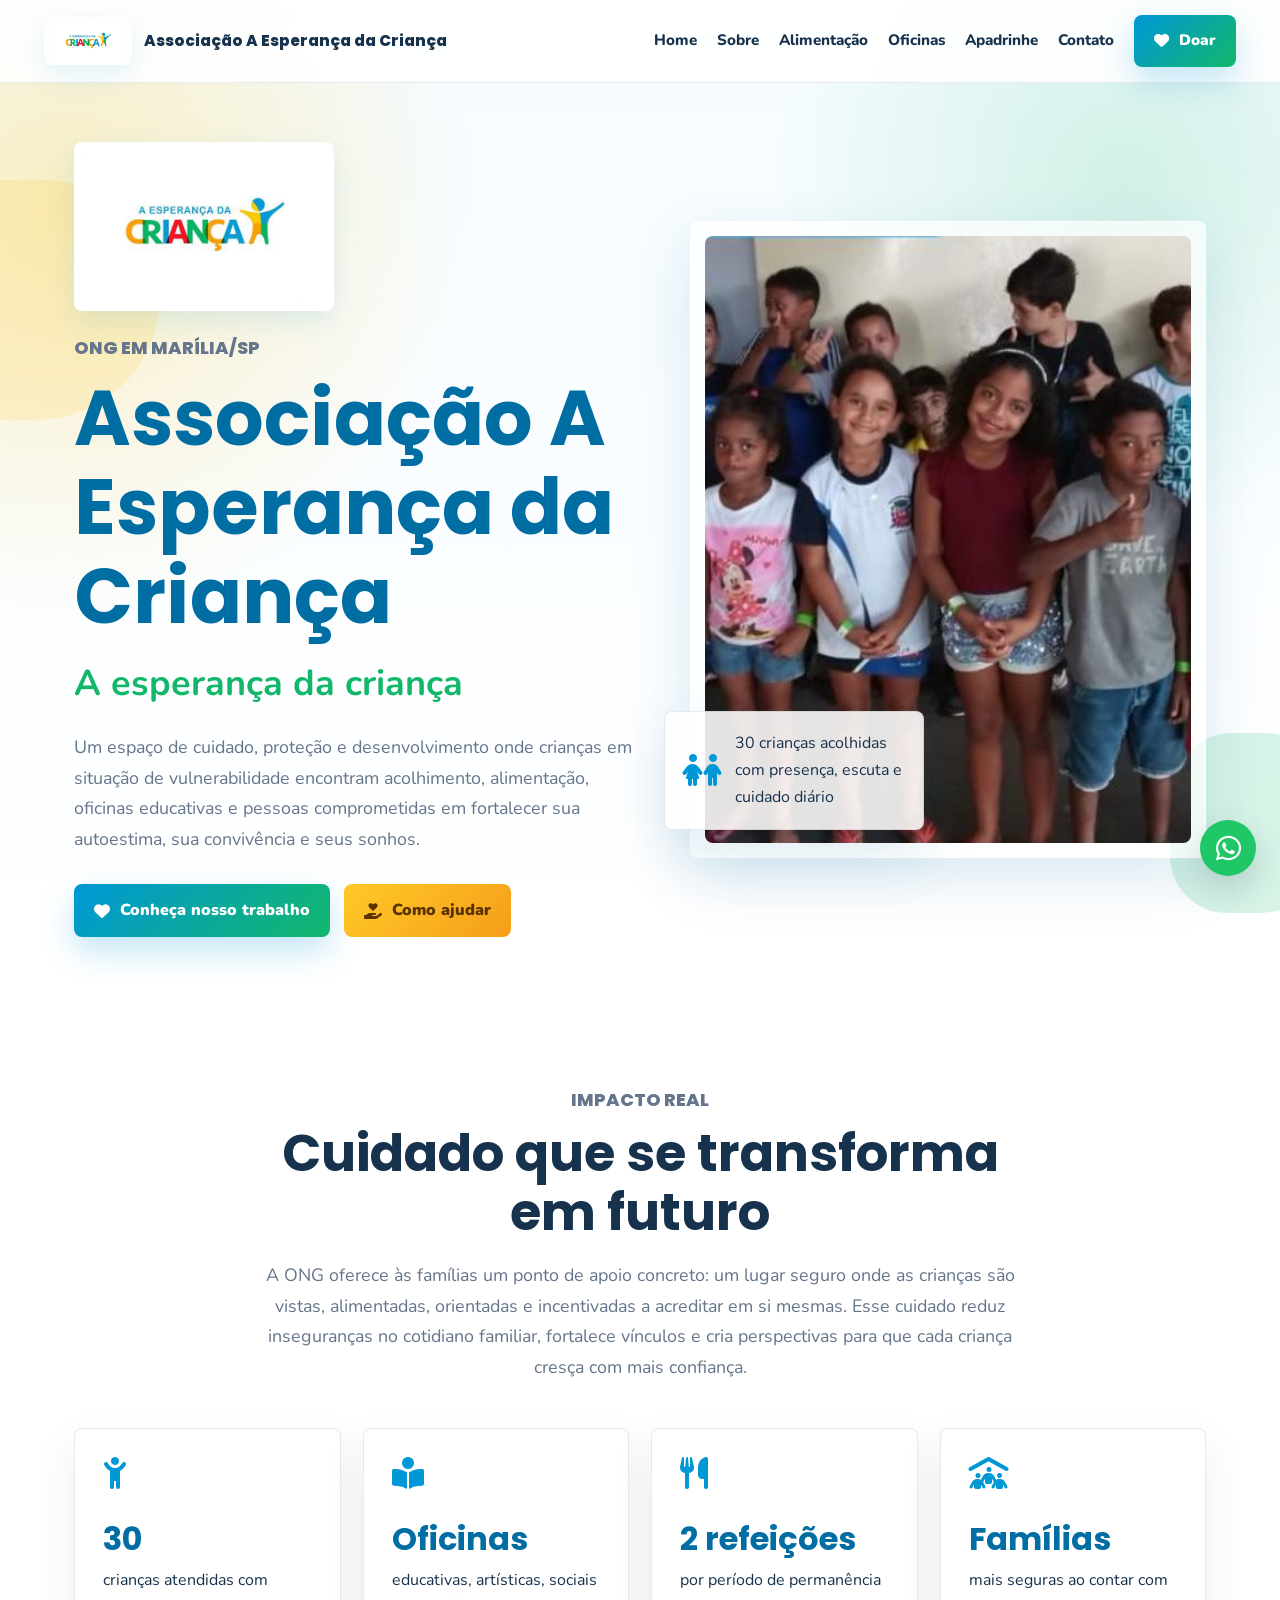
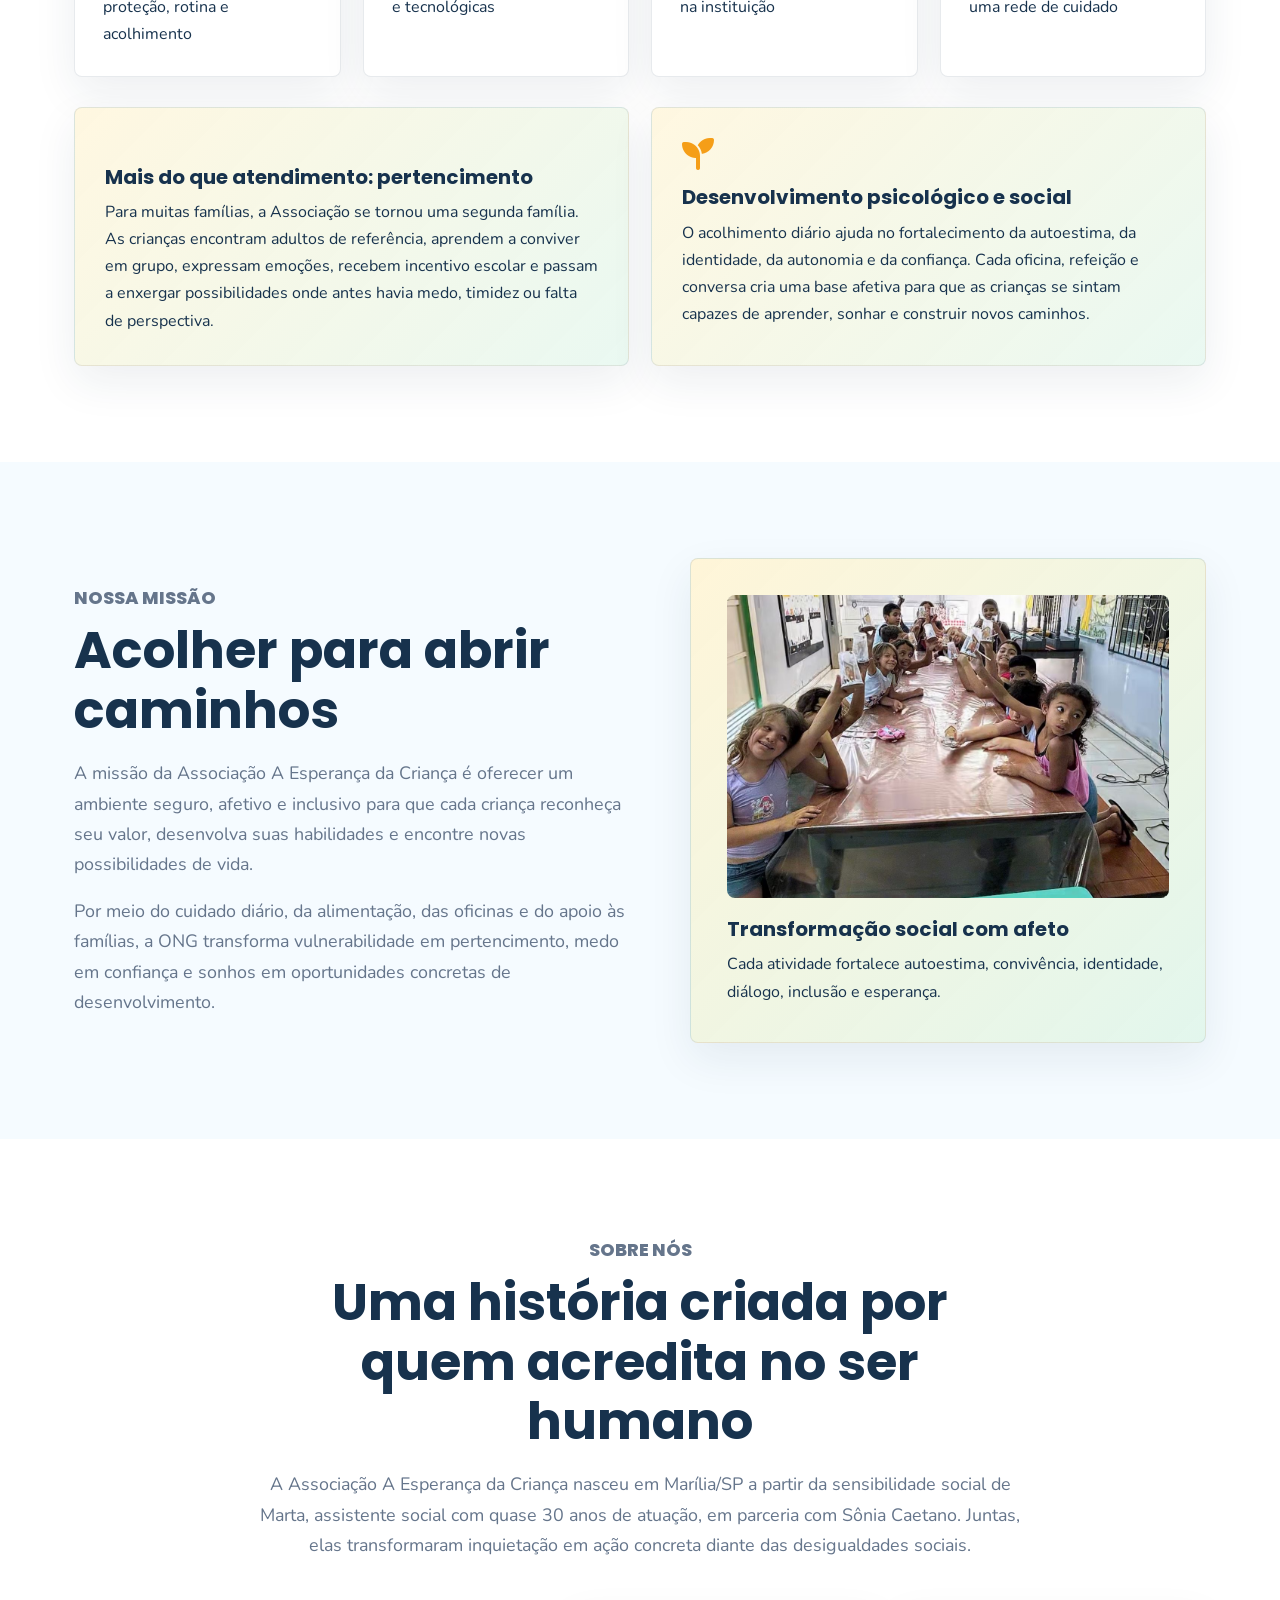
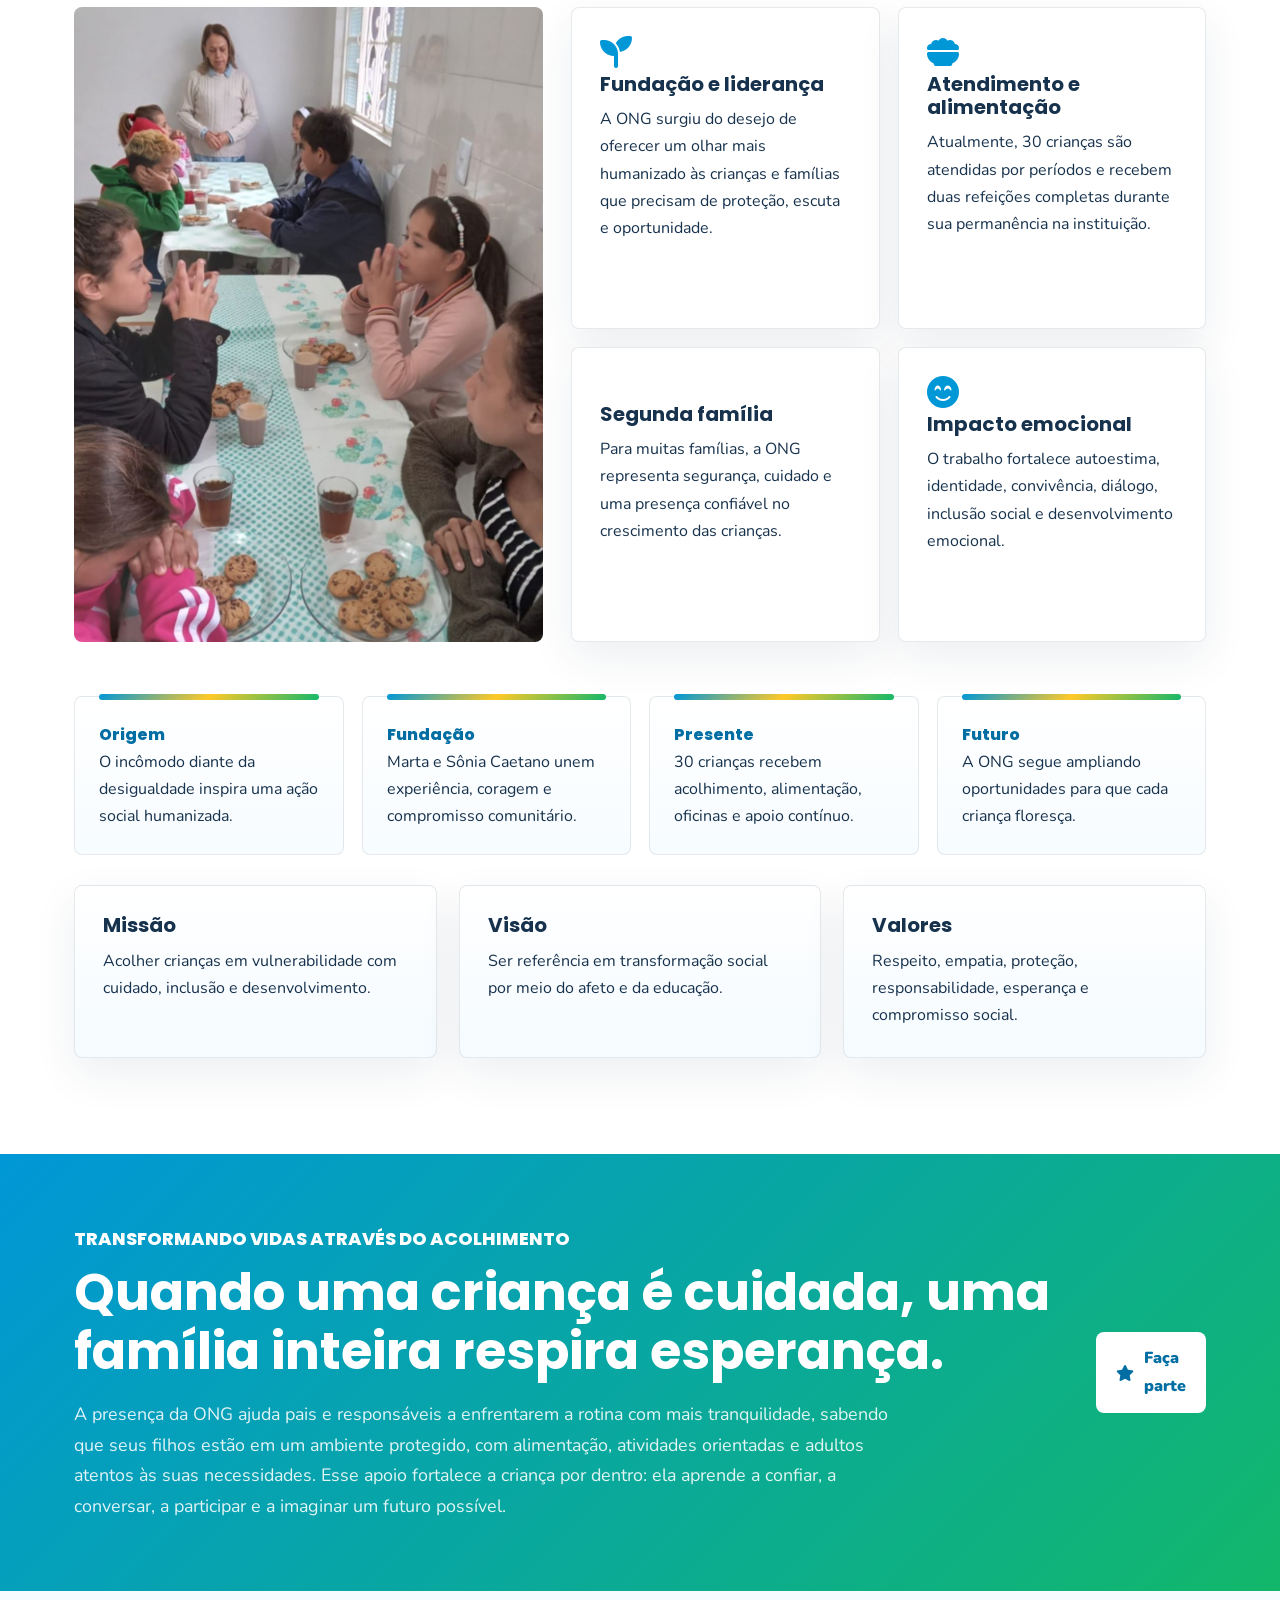
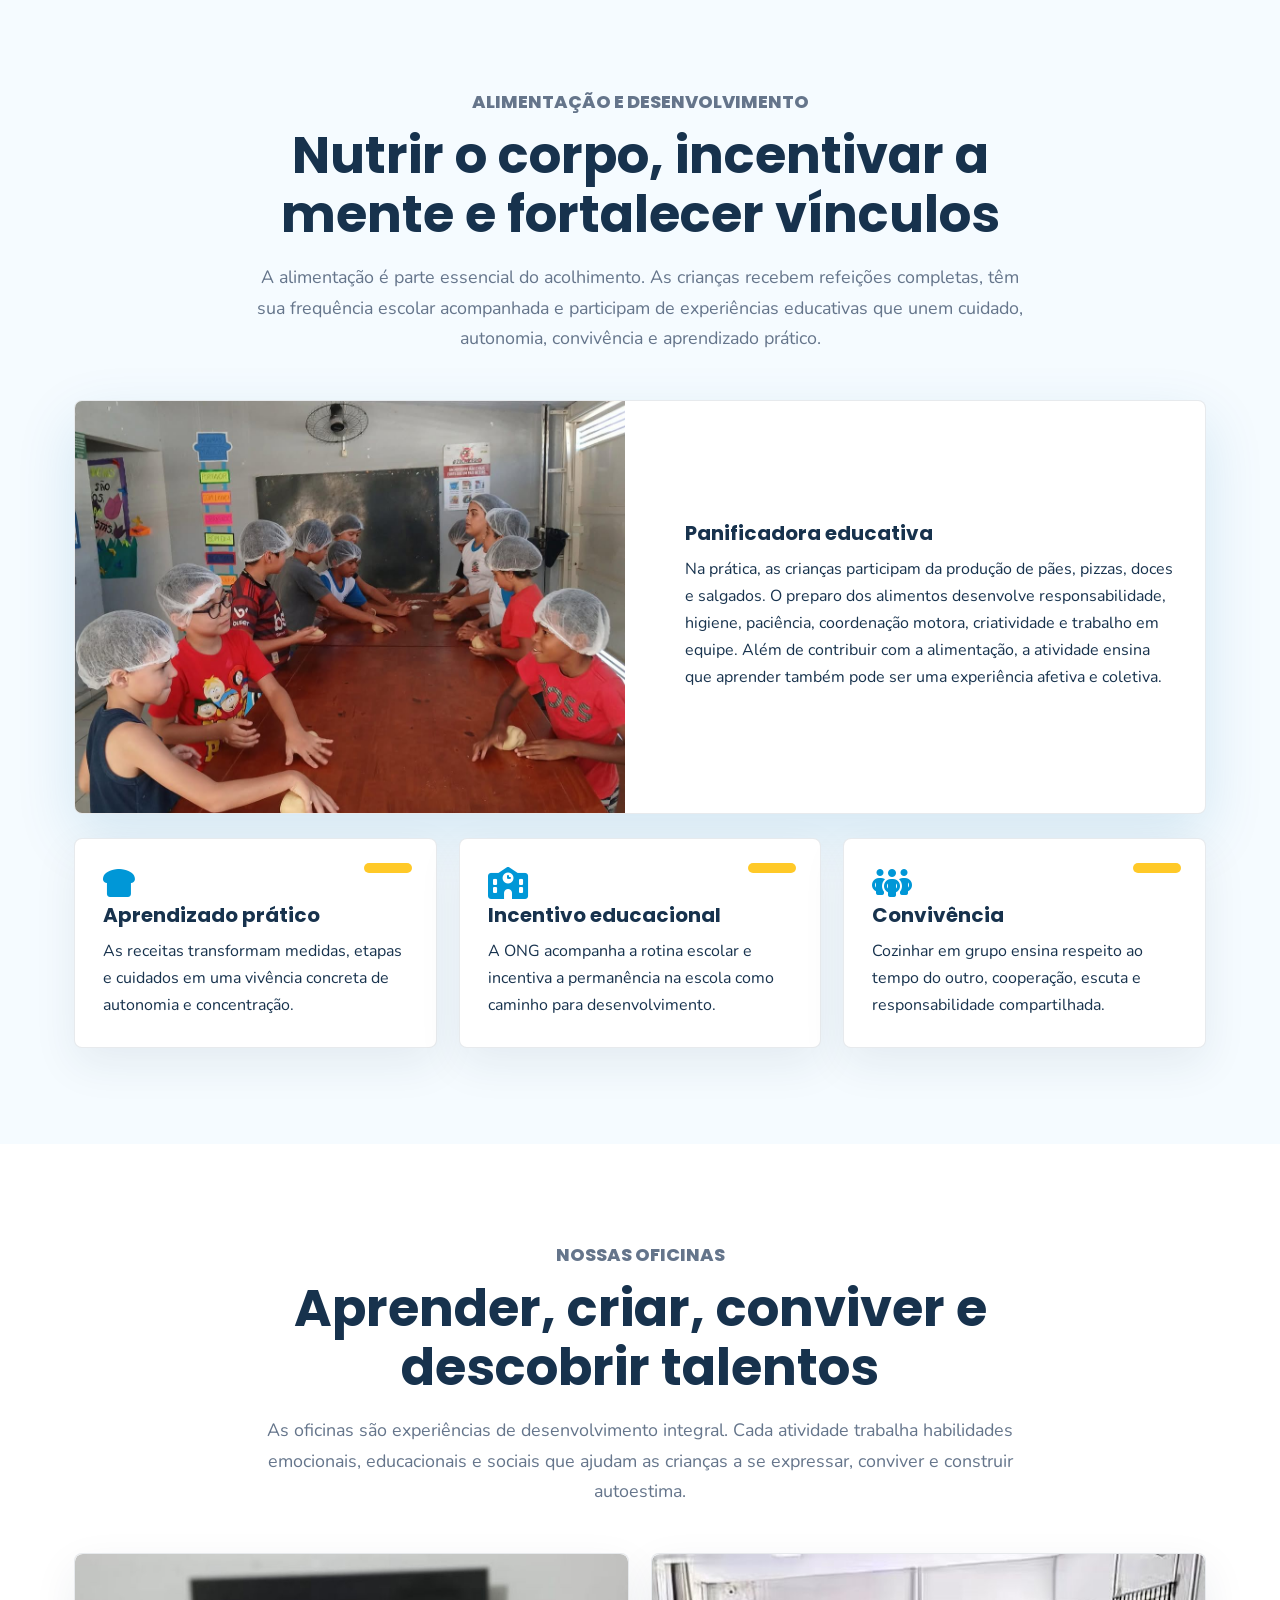
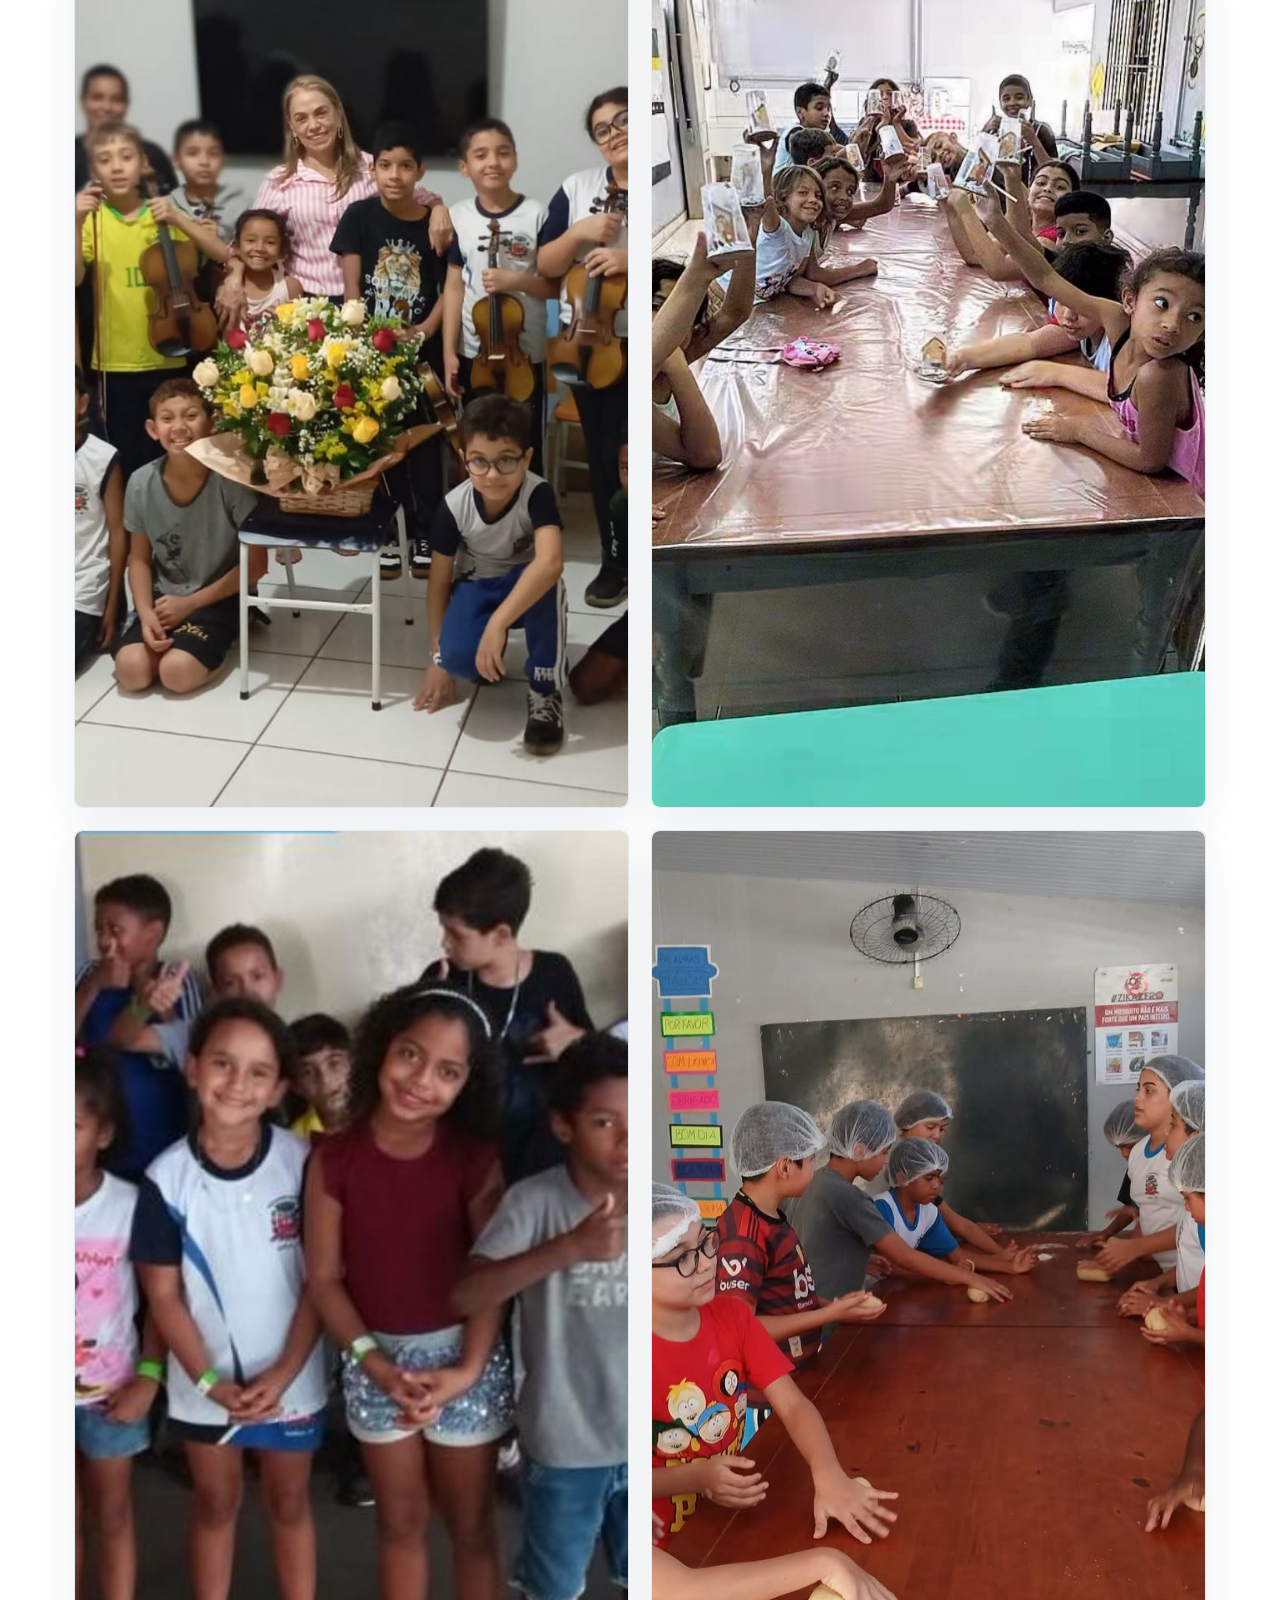
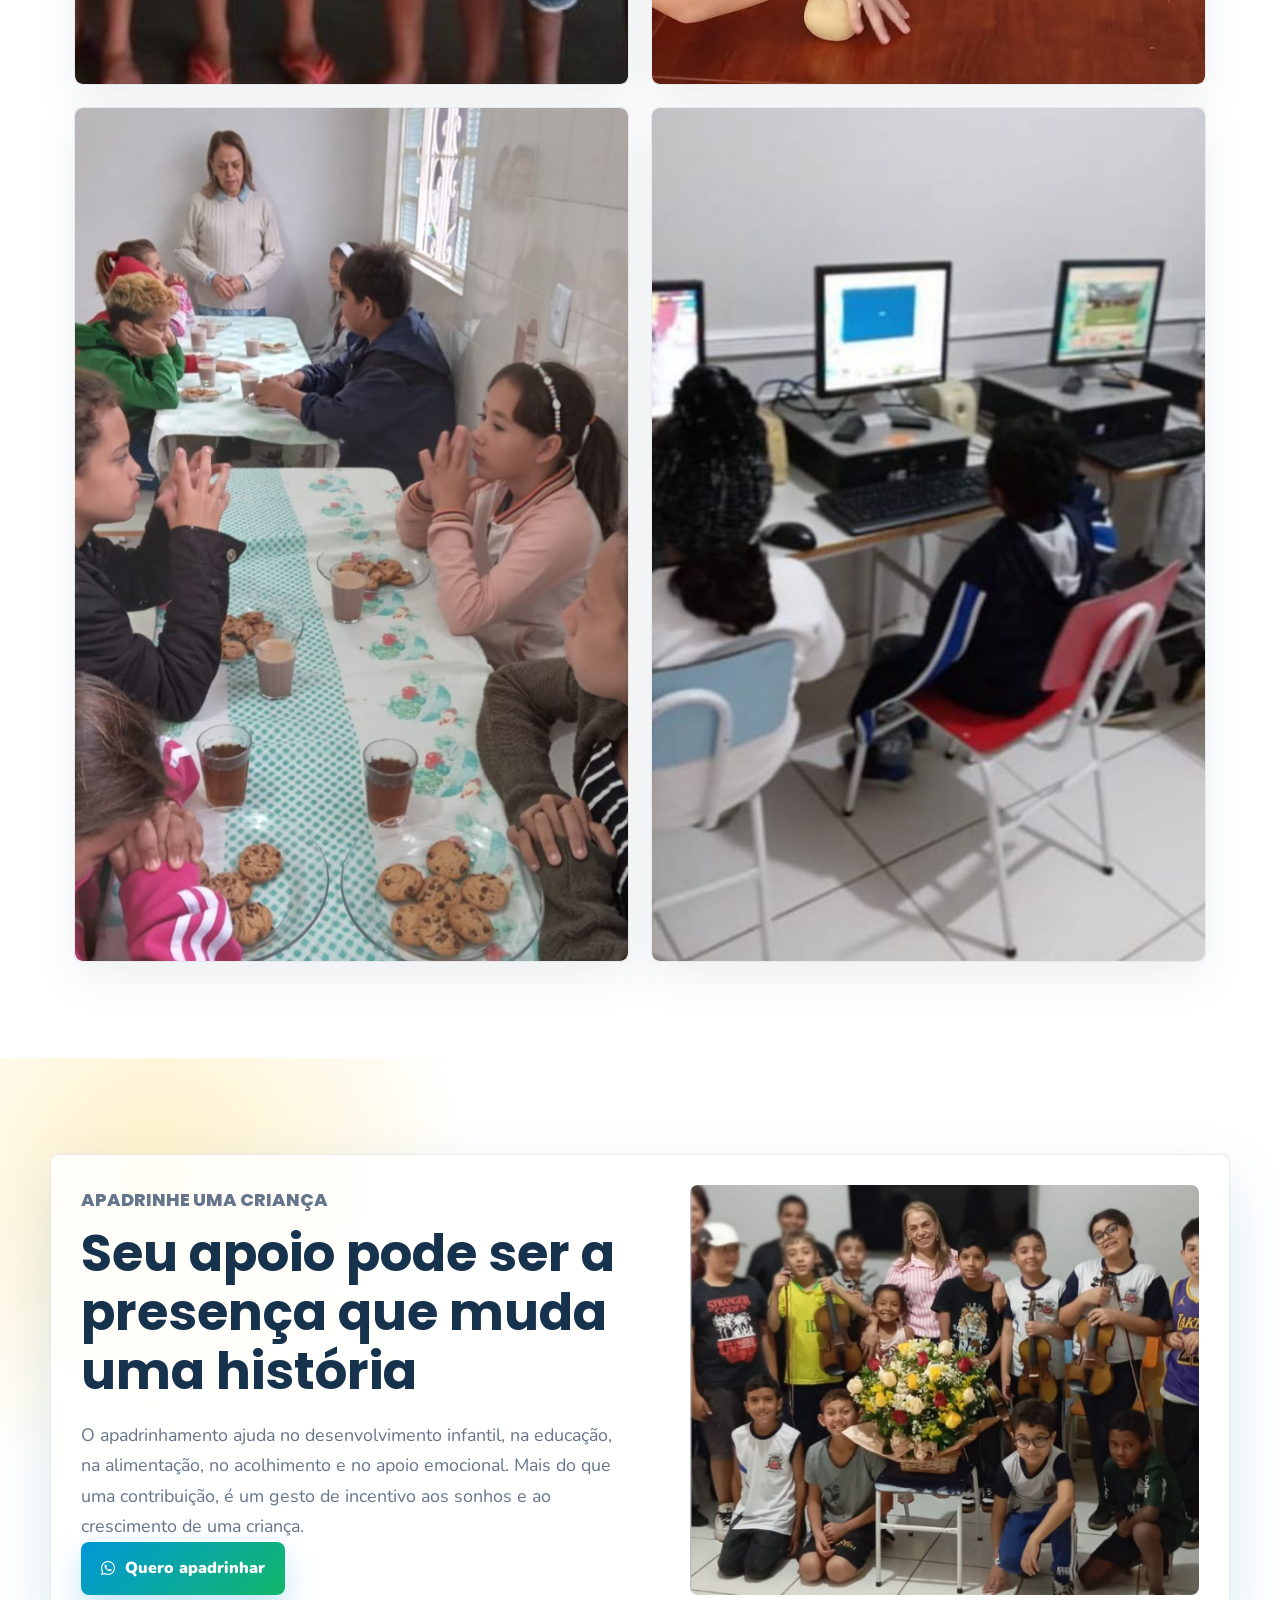
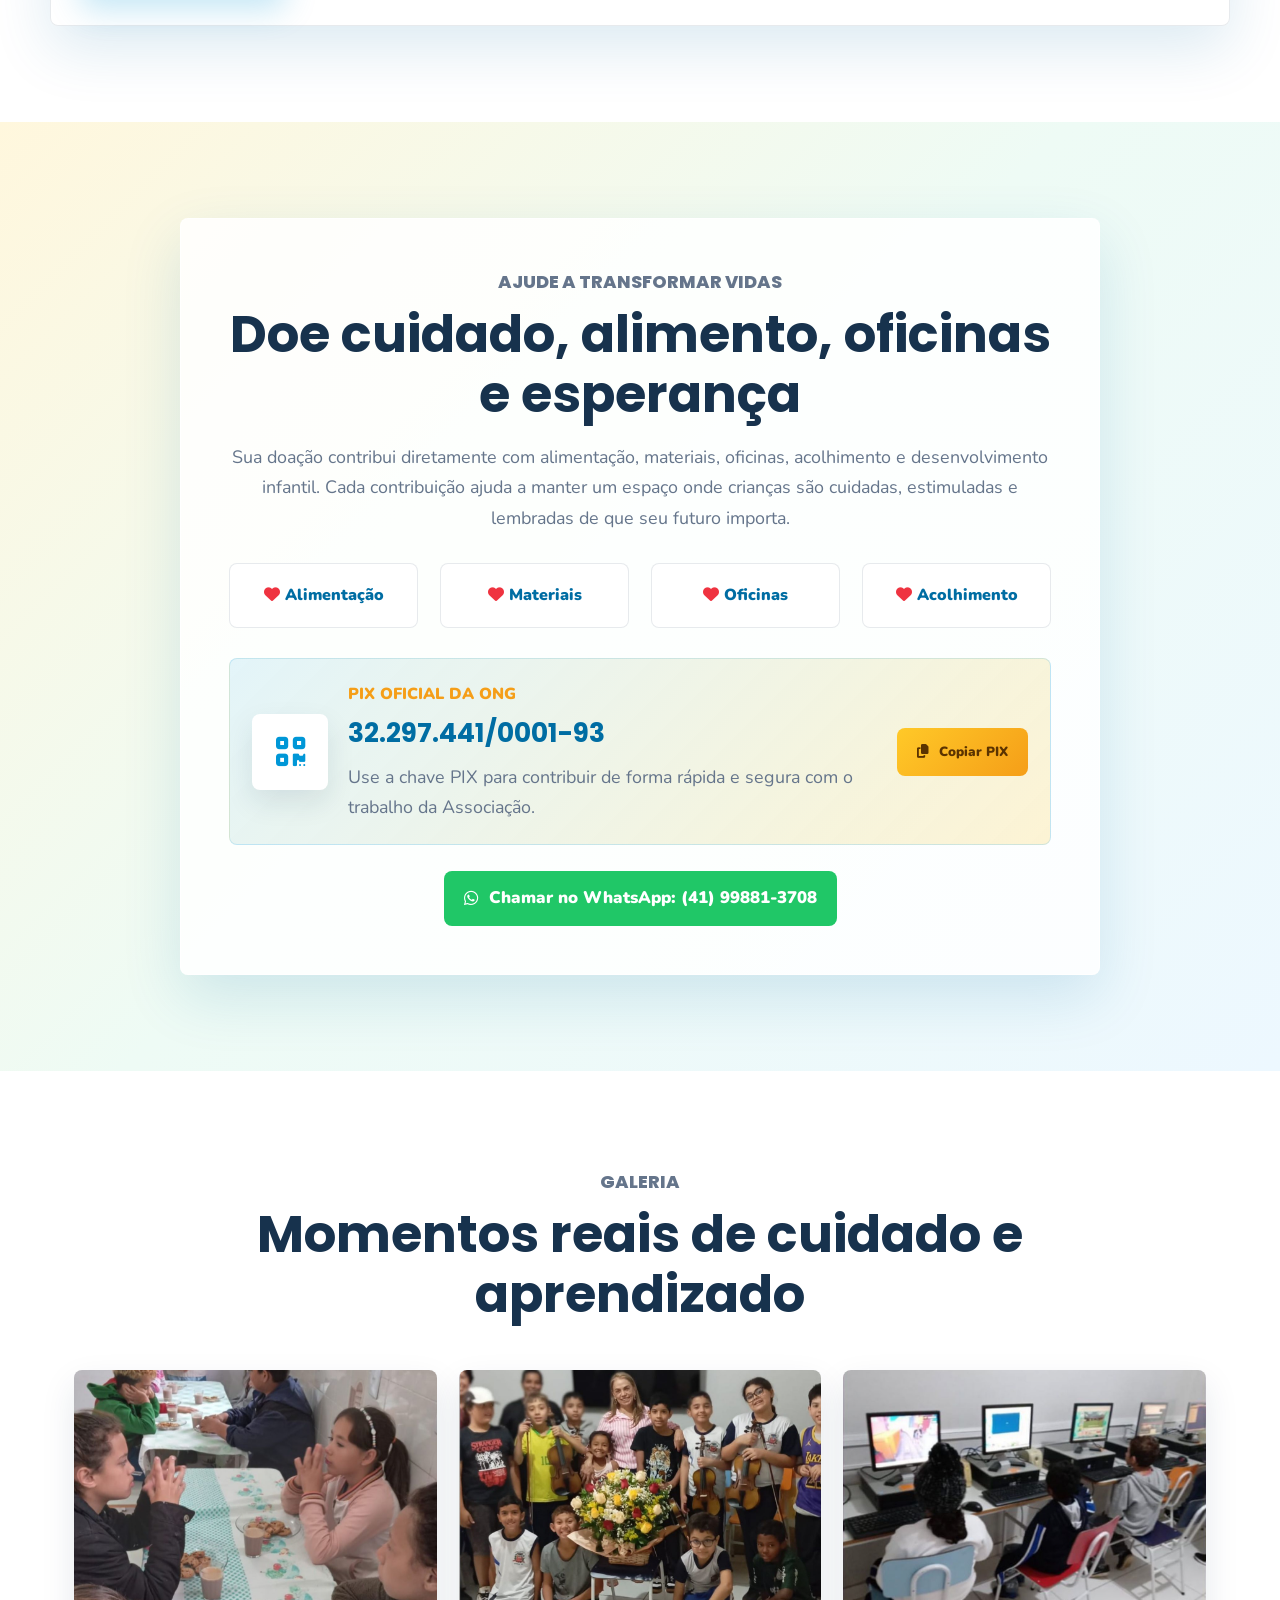
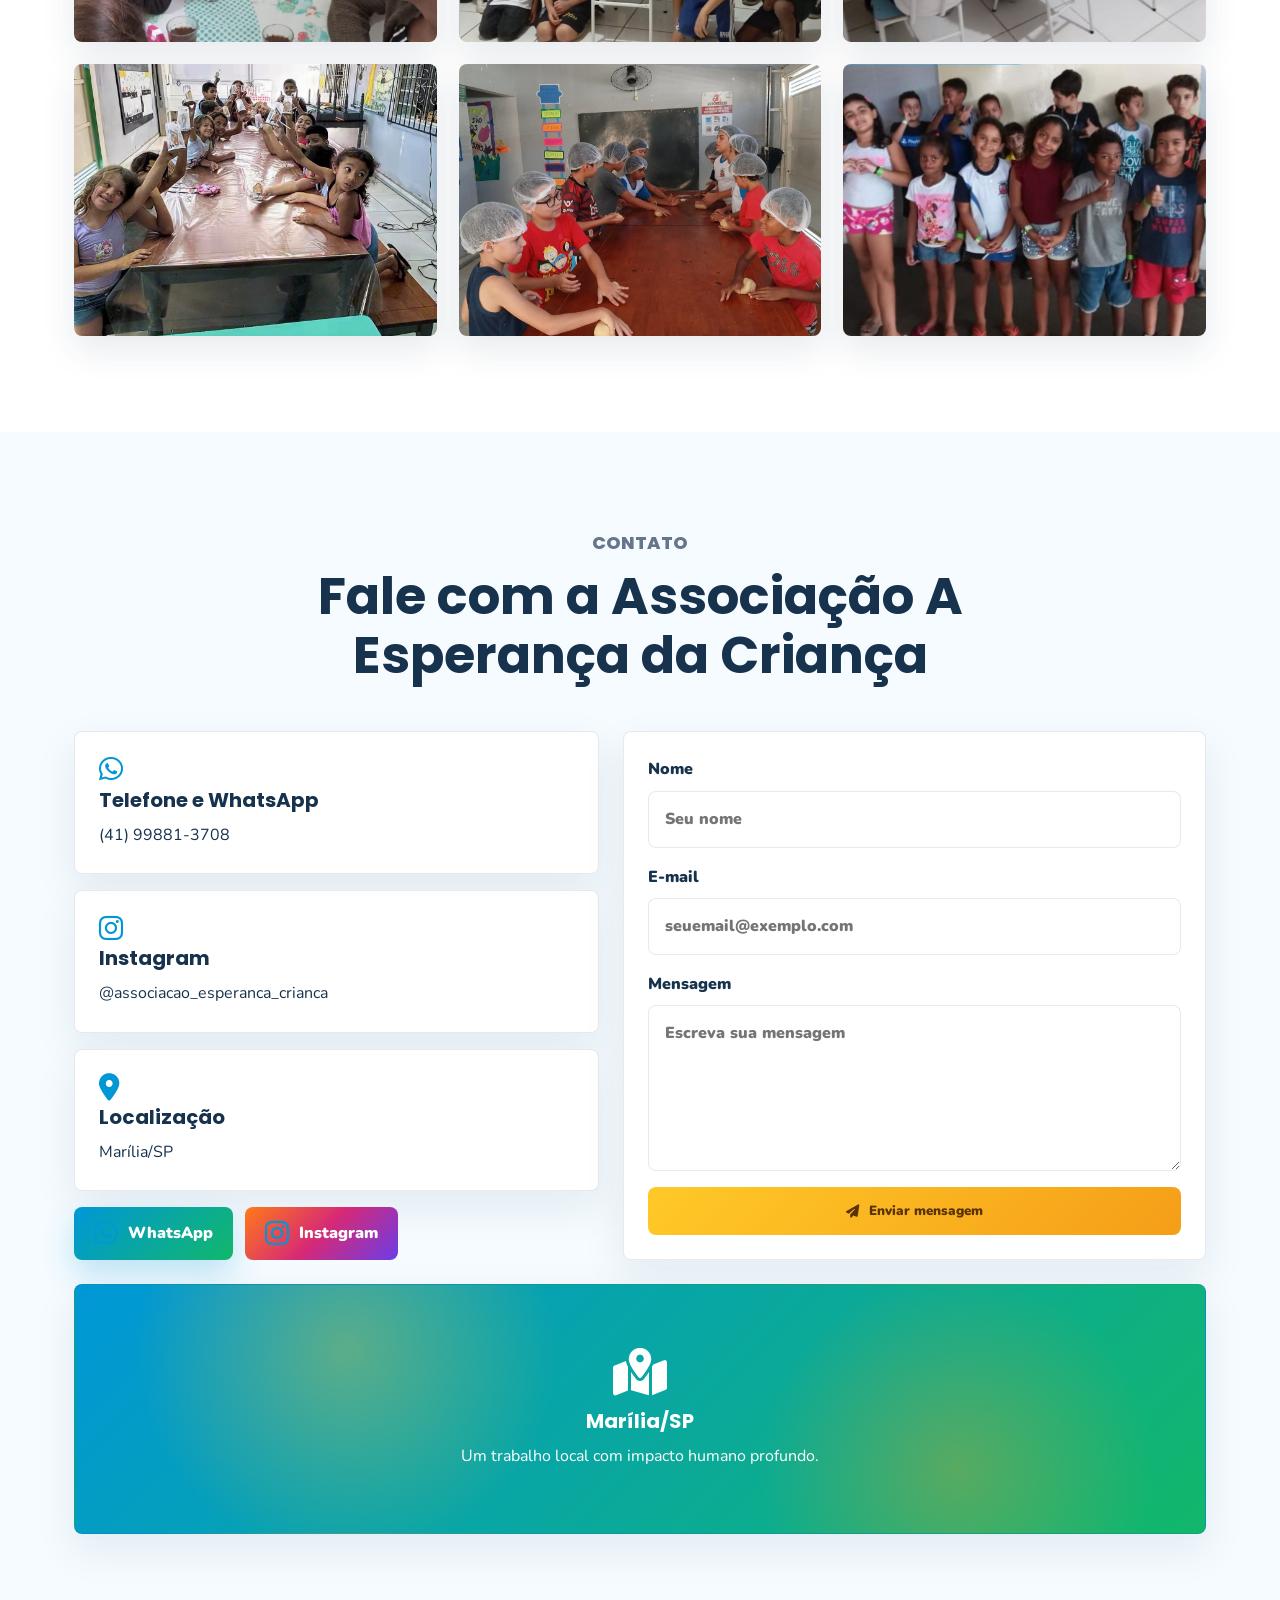
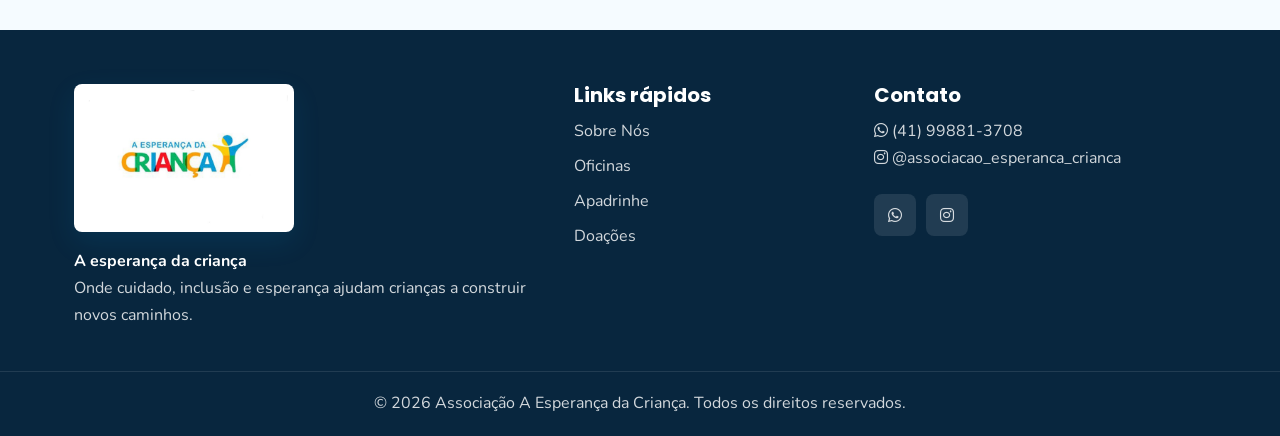
==== index.html @ 24693c31 "Primeiro commit" ====
<!DOCTYPE html>
<html lang="pt-BR">
  <head>
    <meta charset="UTF-8" />
    <meta name="viewport" content="width=device-width, initial-scale=1.0" />
    <meta name="description" content="Associação A Esperança da Criança, ONG em Marília/SP dedicada ao acolhimento, desenvolvimento infantil, alimentação, oficinas educativas, inclusão social e apoio às famílias." />
    <meta name="keywords" content="ONG em Marília, Associação A Esperança da Criança, crianças, acolhimento, doação, PIX, apadrinhamento, oficinas, inclusão social" />
    <meta name="author" content="Associação A Esperança da Criança" />
    <meta property="og:title" content="Associação A Esperança da Criança" />
    <meta property="og:description" content="Acolhimento, esperança e desenvolvimento para crianças em situação de vulnerabilidade social." />
    <meta property="og:image" content="images/logo-esperanca-crianca.jpeg" />
    <meta property="og:type" content="website" />
    <title>Associação A Esperança da Criança</title>
    <link rel="icon" href="assets/favicon.jpeg" type="image/jpeg" />
    <link rel="preconnect" href="https://fonts.googleapis.com" />
    <link rel="preconnect" href="https://fonts.gstatic.com" crossorigin />
    <link href="https://fonts.googleapis.com/css2?family=Nunito:wght@400;500;600;700;800;900&family=Poppins:wght@500;600;700;800&display=swap" rel="stylesheet" />
    <link rel="stylesheet" href="https://cdnjs.cloudflare.com/ajax/libs/font-awesome/6.5.1/css/all.min.css" />
    <link rel="stylesheet" href="style.css" />
  </head>
  <body>
    <!-- Navbar fixa com menu responsivo -->
    <header class="site-header" id="topo">
      <nav class="navbar" aria-label="Navegação principal">
        <a class="brand" href="#home" aria-label="Ir para o início">
          <img src="images/logo-esperanca-crianca.jpeg" alt="Logotipo A Esperança da Criança" />
          <span>Associação A Esperança da Criança</span>
        </a>

        <button class="menu-toggle" aria-label="Abrir menu" aria-expanded="false">
          <span></span>
          <span></span>
          <span></span>
        </button>

        <div class="nav-links">
          <a href="#home">Home</a>
          <a href="#sobre">Sobre</a>
          <a href="#alimentacao">Alimentação</a>
          <a href="#oficinas">Oficinas</a>
          <a href="#apadrinhe">Apadrinhe</a>
          <a href="#contato">Contato</a>
          <a class="nav-cta" href="#doacoes"><i class="fa-solid fa-heart"></i> Doar</a>
        </div>
      </nav>
    </header>

    <main>
      <!-- Hero principal com foto real da ONG -->
      <section class="hero section" id="home">
        <div class="hero-shape shape-yellow"></div>
        <div class="hero-shape shape-green"></div>
        <div class="container hero-grid">
          <div class="hero-copy fade-in">
            <img class="hero-logo" src="images/logo-esperanca-crianca.jpeg" alt="Logo da ONG" />
            <p class="eyebrow">ONG em Marília/SP</p>
            <h1>Associação A Esperança da Criança</h1>
            <strong class="slogan">A esperança da criança</strong>
            <p>
              Um espaço de cuidado, proteção e desenvolvimento onde crianças em situação de
              vulnerabilidade encontram acolhimento, alimentação, oficinas educativas e pessoas
              comprometidas em fortalecer sua autoestima, sua convivência e seus sonhos.
            </p>
            <div class="hero-actions">
              <a class="btn btn-primary" href="#sobre"><i class="fa-solid fa-heart"></i> Conheça nosso trabalho</a>
              <a class="btn btn-secondary" href="#doacoes"><i class="fa-solid fa-hand-holding-heart"></i> Como ajudar</a>
            </div>
          </div>

          <div class="hero-visual fade-in">
            <div class="image-frame">
              <img src="images/grupo-real.jpeg" alt="Crianças atendidas pela Associação A Esperança da Criança" loading="eager" />
            </div>
            <div class="floating-card">
              <i class="fa-solid fa-children"></i>
              <span>30 crianças acolhidas com presença, escuta e cuidado diário</span>
            </div>
          </div>
        </div>
      </section>

      <!-- Indicadores de impacto institucional -->
      <section class="impact section">
        <div class="container">
          <div class="section-heading fade-in">
            <p class="eyebrow">Impacto real</p>
            <h2>Cuidado que se transforma em futuro</h2>
            <p>
              A ONG oferece às famílias um ponto de apoio concreto: um lugar seguro onde as
              crianças são vistas, alimentadas, orientadas e incentivadas a acreditar em si
              mesmas. Esse cuidado reduz inseguranças no cotidiano familiar, fortalece vínculos e
              cria perspectivas para que cada criança cresça com mais confiança.
            </p>
          </div>
          <div class="impact-grid">
            <article class="metric-card fade-in">
              <i class="fa-solid fa-child-reaching"></i>
              <strong>30</strong>
              <span>crianças atendidas com proteção, rotina e acolhimento</span>
            </article>
            <article class="metric-card fade-in">
              <i class="fa-solid fa-book-open-reader"></i>
              <strong>Oficinas</strong>
              <span>educativas, artísticas, sociais e tecnológicas</span>
            </article>
            <article class="metric-card fade-in">
              <i class="fa-solid fa-utensils"></i>
              <strong>2 refeições</strong>
              <span>por período de permanência na instituição</span>
            </article>
            <article class="metric-card fade-in">
              <i class="fa-solid fa-people-roof"></i>
              <strong>Famílias</strong>
              <span>mais seguras ao contar com uma rede de cuidado</span>
            </article>
          </div>
          <div class="impact-story fade-in">
            <div>
              <i class="fa-solid fa-house-heart"></i>
              <h3>Mais do que atendimento: pertencimento</h3>
              <p>
                Para muitas famílias, a Associação se tornou uma segunda família. As crianças
                encontram adultos de referência, aprendem a conviver em grupo, expressam emoções,
                recebem incentivo escolar e passam a enxergar possibilidades onde antes havia
                medo, timidez ou falta de perspectiva.
              </p>
            </div>
            <div>
              <i class="fa-solid fa-seedling"></i>
              <h3>Desenvolvimento psicológico e social</h3>
              <p>
                O acolhimento diário ajuda no fortalecimento da autoestima, da identidade, da
                autonomia e da confiança. Cada oficina, refeição e conversa cria uma base afetiva
                para que as crianças se sintam capazes de aprender, sonhar e construir novos
                caminhos.
              </p>
            </div>
          </div>
        </div>
      </section>

      <section class="mission section" id="missao">
        <div class="container split">
          <div class="content-block fade-in">
            <p class="eyebrow">Nossa Missão</p>
            <h2>Acolher para abrir caminhos</h2>
            <p>
              A missão da Associação A Esperança da Criança é oferecer um ambiente seguro,
              afetivo e inclusivo para que cada criança reconheça seu valor, desenvolva suas
              habilidades e encontre novas possibilidades de vida.
            </p>
            <p>
              Por meio do cuidado diário, da alimentação, das oficinas e do apoio às famílias, a
              ONG transforma vulnerabilidade em pertencimento, medo em confiança e sonhos em
              oportunidades concretas de desenvolvimento.
            </p>
          </div>
          <div class="soft-panel fade-in">
            <img src="images/artes-real.jpeg" alt="Crianças em atividade real na instituição" loading="lazy" />
            <h3>Transformação social com afeto</h3>
            <p>Cada atividade fortalece autoestima, convivência, identidade, diálogo, inclusão e esperança.</p>
          </div>
        </div>
      </section>

      <!-- História, missão e atuação social -->
      <section class="about section" id="sobre">
        <div class="container">
          <div class="section-heading fade-in">
            <p class="eyebrow">Sobre Nós</p>
            <h2>Uma história criada por quem acredita no ser humano</h2>
            <p>
              A Associação A Esperança da Criança nasceu em Marília/SP a partir da sensibilidade
              social de Marta, assistente social com quase 30 anos de atuação, em parceria com
              Sônia Caetano. Juntas, elas transformaram inquietação em ação concreta diante das
              desigualdades sociais.
            </p>
          </div>

          <div class="about-grid">
            <div class="about-image fade-in">
              <img src="images/alimentacao-real.jpeg" alt="Crianças recebendo alimentação na ONG" loading="lazy" />
            </div>
            <div class="about-cards">
              <article class="info-card fade-in">
                <i class="fa-solid fa-seedling"></i>
                <h3>Fundação e liderança</h3>
                <p>A ONG surgiu do desejo de oferecer um olhar mais humanizado às crianças e famílias que precisam de proteção, escuta e oportunidade.</p>
              </article>
              <article class="info-card fade-in">
                <i class="fa-solid fa-bowl-food"></i>
                <h3>Atendimento e alimentação</h3>
                <p>Atualmente, 30 crianças são atendidas por períodos e recebem duas refeições completas durante sua permanência na instituição.</p>
              </article>
              <article class="info-card fade-in">
                <i class="fa-solid fa-house-heart"></i>
                <h3>Segunda família</h3>
                <p>Para muitas famílias, a ONG representa segurança, cuidado e uma presença confiável no crescimento das crianças.</p>
              </article>
              <article class="info-card fade-in">
                <i class="fa-solid fa-face-smile-beam"></i>
                <h3>Impacto emocional</h3>
                <p>O trabalho fortalece autoestima, identidade, convivência, diálogo, inclusão social e desenvolvimento emocional.</p>
              </article>
            </div>
          </div>

          <div class="timeline fade-in" aria-label="Linha do tempo da ONG">
            <div class="timeline-item"><span>Origem</span><p>O incômodo diante da desigualdade inspira uma ação social humanizada.</p></div>
            <div class="timeline-item"><span>Fundação</span><p>Marta e Sônia Caetano unem experiência, coragem e compromisso comunitário.</p></div>
            <div class="timeline-item"><span>Presente</span><p>30 crianças recebem acolhimento, alimentação, oficinas e apoio contínuo.</p></div>
            <div class="timeline-item"><span>Futuro</span><p>A ONG segue ampliando oportunidades para que cada criança floresça.</p></div>
          </div>

          <div class="mvv-grid">
            <article class="mvv-card fade-in"><h3>Missão</h3><p>Acolher crianças em vulnerabilidade com cuidado, inclusão e desenvolvimento.</p></article>
            <article class="mvv-card fade-in"><h3>Visão</h3><p>Ser referência em transformação social por meio do afeto e da educação.</p></article>
            <article class="mvv-card fade-in"><h3>Valores</h3><p>Respeito, empatia, proteção, responsabilidade, esperança e compromisso social.</p></article>
          </div>
        </div>
      </section>

      <section class="transform section">
        <div class="container transform-inner fade-in">
          <div>
            <p class="eyebrow">Transformando vidas através do acolhimento</p>
            <h2>Quando uma criança é cuidada, uma família inteira respira esperança.</h2>
            <p>
              A presença da ONG ajuda pais e responsáveis a enfrentarem a rotina com mais
              tranquilidade, sabendo que seus filhos estão em um ambiente protegido, com alimentação,
              atividades orientadas e adultos atentos às suas necessidades. Esse apoio fortalece a
              criança por dentro: ela aprende a confiar, a conversar, a participar e a imaginar um
              futuro possível.
            </p>
          </div>
          <a class="btn btn-light" href="#apadrinhe"><i class="fa-solid fa-star"></i> Faça parte</a>
        </div>
      </section>

      <section class="food section" id="alimentacao">
        <div class="container">
          <div class="section-heading fade-in">
            <p class="eyebrow">Alimentação e Desenvolvimento</p>
            <h2>Nutrir o corpo, incentivar a mente e fortalecer vínculos</h2>
            <p>
              A alimentação é parte essencial do acolhimento. As crianças recebem refeições
              completas, têm sua frequência escolar acompanhada e participam de experiências
              educativas que unem cuidado, autonomia, convivência e aprendizado prático.
            </p>
          </div>
          <div class="food-showcase fade-in">
            <img src="images/gastronomia-real.jpeg" alt="Crianças participando da panificadora educativa" loading="lazy" />
            <div>
              <h3>Panificadora educativa</h3>
              <p>
                Na prática, as crianças participam da produção de pães, pizzas, doces e salgados.
                O preparo dos alimentos desenvolve responsabilidade, higiene, paciência, coordenação
                motora, criatividade e trabalho em equipe. Além de contribuir com a alimentação,
                a atividade ensina que aprender também pode ser uma experiência afetiva e coletiva.
              </p>
            </div>
          </div>
          <div class="feature-grid">
            <article class="feature-card fade-in">
              <i class="fa-solid fa-bread-slice"></i>
              <h3>Aprendizado prático</h3>
              <p>As receitas transformam medidas, etapas e cuidados em uma vivência concreta de autonomia e concentração.</p>
            </article>
            <article class="feature-card fade-in">
              <i class="fa-solid fa-school"></i>
              <h3>Incentivo educacional</h3>
              <p>A ONG acompanha a rotina escolar e incentiva a permanência na escola como caminho para desenvolvimento.</p>
            </article>
            <article class="feature-card fade-in">
              <i class="fa-solid fa-people-group"></i>
              <h3>Convivência</h3>
              <p>Cozinhar em grupo ensina respeito ao tempo do outro, cooperação, escuta e responsabilidade compartilhada.</p>
            </article>
          </div>
        </div>
      </section>

      <!-- Oficinas educativas e socioemocionais -->
      <section class="workshops section" id="oficinas">
        <div class="container">
          <div class="section-heading fade-in">
            <p class="eyebrow">Nossas Oficinas</p>
            <h2>Aprender, criar, conviver e descobrir talentos</h2>
            <p>As oficinas são experiências de desenvolvimento integral. Cada atividade trabalha habilidades emocionais, educacionais e sociais que ajudam as crianças a se expressar, conviver e construir autoestima.</p>
          </div>
          <div class="workshop-grid">
            <article class="workshop-card workshop-deep fade-in">
              <img src="images/musica-real.jpeg" alt="Crianças na oficina de música com violinos" loading="lazy" />
              <div>
                <i class="fa-solid fa-music"></i>
                <h3>Oficina de Música</h3>
                <p>A música aproxima as crianças da arte, da cultura e da expressão emocional. O canto coletivo, o contato com instrumentos e o aprendizado de violino estimulam coordenação, concentração, disciplina, escuta e trabalho em equipe.</p>
                <ul>
                  <li><strong>Objetivos:</strong> desenvolver percepção sonora, ritmo, coordenação motora, memória e sensibilidade artística.</li>
                  <li><strong>Benefícios:</strong> fortalece autoestima, confiança, socialização e capacidade de participar em grupo.</li>
                  <li><strong>Impacto:</strong> a criança descobre que sua voz importa, aprende a esperar sua vez e ganha segurança para se apresentar e conviver.</li>
                </ul>
              </div>
            </article>

            <article class="workshop-card workshop-deep fade-in">
              <img src="images/artes-real.jpeg" alt="Crianças em atividade de artes" loading="lazy" />
              <div>
                <i class="fa-solid fa-palette"></i>
                <h3>Oficina de Artes</h3>
                <p>A arte abre espaço para pinturas, desenhos, colagens, trabalhos manuais e criações em grupo. É uma linguagem poderosa para crianças tímidas ou marcadas por experiências difíceis, porque permite expressar sentimentos sem medo de julgamento.</p>
                <ul>
                  <li><strong>Objetivos:</strong> estimular imaginação, coordenação motora, criatividade, liberdade artística e expressão de emoções.</li>
                  <li><strong>Benefícios:</strong> promove concentração, paciência, pertencimento e fortalecimento emocional.</li>
                  <li><strong>Impacto:</strong> a criança aprende a transformar sentimentos em criação e ganha coragem para mostrar quem é.</li>
                </ul>
              </div>
            </article>

            <article class="workshop-card workshop-deep fade-in">
              <img src="images/grupo-real.jpeg" alt="Crianças em atividade coletiva de inclusão" loading="lazy" />
              <div>
                <i class="fa-solid fa-hands"></i>
                <h3>Oficina de Libras</h3>
                <p>A Libras amplia a comunicação e ensina que inclusão se aprende na prática. A oficina apresenta a Língua Brasileira de Sinais como ferramenta de empatia, respeito às diferenças e consciência social.</p>
                <ul>
                  <li><strong>Objetivos:</strong> desenvolver comunicação acessível, atenção visual, memória e respeito à diversidade.</li>
                  <li><strong>Benefícios:</strong> fortalece empatia, cooperação, escuta ativa e convivência inclusiva.</li>
                  <li><strong>Impacto:</strong> as crianças compreendem que todos têm direito de participar, aprender e ser compreendidos.</li>
                </ul>
              </div>
            </article>

            <article class="workshop-card workshop-deep fade-in">
              <img src="images/gastronomia-real.jpeg" alt="Crianças preparando alimentos na gastronomia lúdica" loading="lazy" />
              <div>
                <i class="fa-solid fa-kitchen-set"></i>
                <h3>Gastronomia Lúdica</h3>
                <p>Na gastronomia lúdica, as crianças colocam a mão na massa na preparação de pães, pizzas, doces e salgados. A atividade une educação alimentar, cooperação, responsabilidade, criatividade e autonomia.</p>
                <ul>
                  <li><strong>Objetivos:</strong> ensinar higiene, organização, etapas de preparo, medidas e cuidado com os alimentos.</li>
                  <li><strong>Benefícios:</strong> desenvolve convivência, coordenação motora, trabalho em equipe e aprendizado prático.</li>
                  <li><strong>Impacto:</strong> a criança percebe que pode produzir, colaborar e contribuir para o bem-estar do grupo.</li>
                </ul>
              </div>
            </article>

            <article class="workshop-card workshop-deep fade-in">
              <img src="images/alimentacao-real.jpeg" alt="Crianças reunidas em momento de convivência" loading="lazy" />
              <div>
                <i class="fa-solid fa-people-group"></i>
                <h3>Oficinas Socioeducativas</h3>
                <p>As oficinas socioeducativas trabalham cidadania, ética, convivência, respeito e educação emocional. São momentos de diálogo e prática de valores que ajudam as crianças a lidar com conflitos e reconhecer seus direitos e deveres.</p>
                <ul>
                  <li><strong>Objetivos:</strong> fortalecer autoestima, identidade, respeito, responsabilidade e consciência coletiva.</li>
                  <li><strong>Benefícios:</strong> melhora a convivência, a comunicação, o autocuidado e a inclusão social.</li>
                  <li><strong>Impacto:</strong> as crianças aprendem a pertencer a um grupo com afeto, limites e cooperação.</li>
                </ul>
              </div>
            </article>

            <article class="workshop-card workshop-deep fade-in">
              <img src="images/informatica-real.jpeg" alt="Crianças na oficina de informática" loading="lazy" />
              <div>
                <i class="fa-solid fa-computer"></i>
                <h3>Oficina de Informática</h3>
                <p>A informática promove inclusão digital e aproxima as crianças do universo tecnológico. O contato com computadores amplia repertório, incentiva o aprendizado e prepara para um futuro em que a tecnologia abre portas.</p>
                <ul>
                  <li><strong>Objetivos:</strong> ensinar uso consciente da tecnologia, noções de computador, pesquisa e atividades educacionais.</li>
                  <li><strong>Benefícios:</strong> desenvolve autonomia, raciocínio, atenção, curiosidade e confiança no aprendizado.</li>
                  <li><strong>Impacto:</strong> a criança passa a enxergar a tecnologia como ferramenta de estudo, criação e oportunidade.</li>
                </ul>
              </div>
            </article>
          </div>
        </div>
      </section>

      <section class="sponsor section" id="apadrinhe">
        <div class="container split sponsor-panel fade-in">
          <div>
            <p class="eyebrow">Apadrinhe uma Criança</p>
            <h2>Seu apoio pode ser a presença que muda uma história</h2>
            <p>
              O apadrinhamento ajuda no desenvolvimento infantil, na educação, na alimentação,
              no acolhimento e no apoio emocional. Mais do que uma contribuição, é um gesto de
              incentivo aos sonhos e ao crescimento de uma criança.
            </p>
            <a class="btn btn-primary" href="https://wa.me/5541998813708?text=Ol%C3%A1!%20Quero%20saber%20como%20apadrinhar%20uma%20crian%C3%A7a." target="_blank" rel="noopener">
              <i class="fa-brands fa-whatsapp"></i> Quero apadrinhar
            </a>
          </div>
          <img src="images/musica-real.jpeg" alt="Crianças e educadora em atividade musical" loading="lazy" />
        </div>
      </section>

      <section class="donations section" id="doacoes">
        <div class="container">
          <div class="donation-box fade-in">
            <p class="eyebrow">Ajude a Transformar Vidas</p>
            <h2>Doe cuidado, alimento, oficinas e esperança</h2>
            <p>
              Sua doação contribui diretamente com alimentação, materiais, oficinas, acolhimento
              e desenvolvimento infantil. Cada contribuição ajuda a manter um espaço onde crianças
              são cuidadas, estimuladas e lembradas de que seu futuro importa.
            </p>
            <div class="donation-cards">
              <span><i class="fa-solid fa-heart"></i> Alimentação</span>
              <span><i class="fa-solid fa-heart"></i> Materiais</span>
              <span><i class="fa-solid fa-heart"></i> Oficinas</span>
              <span><i class="fa-solid fa-heart"></i> Acolhimento</span>
            </div>
            <div class="pix-area">
              <div class="pix-icon" aria-hidden="true"><i class="fa-solid fa-qrcode"></i></div>
              <div>
                <span>PIX oficial da ONG</span>
                <strong id="pix-key">32.297.441/0001-93</strong>
                <p>Use a chave PIX para contribuir de forma rápida e segura com o trabalho da Associação.</p>
              </div>
              <button class="btn btn-secondary copy-pix" type="button" data-pix="32.297.441/0001-93">
                <i class="fa-solid fa-copy"></i> Copiar PIX
              </button>
            </div>
            <a class="btn btn-whatsapp" href="https://wa.me/5541998813708?text=Ol%C3%A1!%20Quero%20ajudar%20a%20Associa%C3%A7%C3%A3o%20A%20Esperan%C3%A7a%20da%20Crian%C3%A7a." target="_blank" rel="noopener">
              <i class="fa-brands fa-whatsapp"></i> Chamar no WhatsApp: (41) 99881-3708
            </a>
          </div>
        </div>
      </section>

      <section class="gallery section" id="galeria">
        <div class="container">
          <div class="section-heading fade-in">
            <p class="eyebrow">Galeria</p>
            <h2>Momentos reais de cuidado e aprendizado</h2>
          </div>
          <div class="gallery-grid">
            <img class="fade-in" src="images/alimentacao-real.jpeg" alt="Momento de alimentação das crianças" loading="lazy" />
            <img class="fade-in" src="images/musica-real.jpeg" alt="Oficina de música com crianças" loading="lazy" />
            <img class="fade-in" src="images/informatica-real.jpeg" alt="Oficina de informática" loading="lazy" />
            <img class="fade-in" src="images/artes-real.jpeg" alt="Atividade de artes e convivência" loading="lazy" />
            <img class="fade-in" src="images/gastronomia-real.jpeg" alt="Gastronomia lúdica com crianças" loading="lazy" />
            <img class="fade-in" src="images/grupo-real.jpeg" alt="Grupo de crianças atendidas pela ONG" loading="lazy" />
          </div>
        </div>
      </section>

      <!-- Contato e canais sociais -->
      <section class="contact section" id="contato">
        <div class="container">
          <div class="section-heading fade-in">
            <p class="eyebrow">Contato</p>
            <h2>Fale com a Associação A Esperança da Criança</h2>
          </div>
          <div class="contact-grid">
            <div class="contact-info fade-in">
              <article><i class="fa-brands fa-whatsapp"></i><h3>Telefone e WhatsApp</h3><p>(41) 99881-3708</p></article>
              <article><i class="fa-brands fa-instagram"></i><h3>Instagram</h3><p>@associacao_esperanca_crianca</p></article>
              <article><i class="fa-solid fa-location-dot"></i><h3>Localização</h3><p>Marília/SP</p></article>
              <div class="social-actions">
                <a class="btn btn-primary" href="https://wa.me/5541998813708" target="_blank" rel="noopener"><i class="fa-brands fa-whatsapp"></i> WhatsApp</a>
                <a class="btn btn-instagram" href="https://www.instagram.com/associacao_esperanca_crianca" target="_blank" rel="noopener"><i class="fa-brands fa-instagram"></i> Instagram</a>
              </div>
            </div>

            <form class="contact-form fade-in" aria-label="Formulário visual de contato">
              <label>Nome<input type="text" placeholder="Seu nome" /></label>
              <label>E-mail<input type="email" placeholder="seuemail@exemplo.com" /></label>
              <label>Mensagem<textarea rows="5" placeholder="Escreva sua mensagem"></textarea></label>
              <button class="btn btn-secondary" type="button"><i class="fa-solid fa-paper-plane"></i> Enviar mensagem</button>
            </form>

            <div class="map-card fade-in" aria-label="Mapa ilustrativo de Marília">
              <i class="fa-solid fa-map-location-dot"></i>
              <h3>Marília/SP</h3>
              <p>Um trabalho local com impacto humano profundo.</p>
            </div>
          </div>
        </div>
      </section>
    </main>

    <footer class="footer">
      <div class="container footer-grid">
        <div>
          <img src="images/logo-esperanca-crianca.jpeg" alt="Logotipo A Esperança da Criança" />
          <strong>A esperança da criança</strong>
          <p>Onde cuidado, inclusão e esperança ajudam crianças a construir novos caminhos.</p>
        </div>
        <div>
          <h3>Links rápidos</h3>
          <a href="#sobre">Sobre Nós</a>
          <a href="#oficinas">Oficinas</a>
          <a href="#apadrinhe">Apadrinhe</a>
          <a href="#doacoes">Doações</a>
        </div>
        <div>
          <h3>Contato</h3>
          <p><i class="fa-brands fa-whatsapp"></i> (41) 99881-3708</p>
          <p><i class="fa-brands fa-instagram"></i> @associacao_esperanca_crianca</p>
          <div class="footer-social">
            <a href="https://wa.me/5541998813708" target="_blank" rel="noopener" aria-label="WhatsApp"><i class="fa-brands fa-whatsapp"></i></a>
            <a href="https://www.instagram.com/associacao_esperanca_crianca" target="_blank" rel="noopener" aria-label="Instagram"><i class="fa-brands fa-instagram"></i></a>
          </div>
        </div>
      </div>
      <div class="copyright">
        <p>© 2026 Associação A Esperança da Criança. Todos os direitos reservados.</p>
      </div>
    </footer>

    <a class="floating-whatsapp" href="https://wa.me/5541998813708" target="_blank" rel="noopener" aria-label="Abrir WhatsApp">
      <i class="fa-brands fa-whatsapp"></i>
    </a>
    <button class="back-to-top" aria-label="Voltar ao topo">
      <i class="fa-solid fa-arrow-up"></i>
    </button>

    <script src="script.js"></script>
  </body>
</html>
---- style.css ----
:root {
  /* Paleta inspirada no logotipo oficial */
  --blue: #0097d7;
  --blue-dark: #006da3;
  --green: #12b76a;
  --yellow: #ffc928;
  --orange: #f59e18;
  --red: #ef3340;
  --white: #ffffff;
  --ink: #17324d;
  --muted: #65758b;
  --soft: #f5fbff;
  --line: rgba(23, 50, 77, 0.1);
  --shadow: 0 22px 60px rgba(0, 105, 160, 0.14);
  --radius: 8px;
}

* {
  box-sizing: border-box;
  margin: 0;
  padding: 0;
}

html {
  scroll-behavior: smooth;
}

body {
  background: var(--white);
  color: var(--ink);
  font-family: "Nunito", Arial, sans-serif;
  line-height: 1.7;
  overflow-x: hidden;
}

img {
  display: block;
  max-width: 100%;
}

a {
  color: inherit;
  text-decoration: none;
}

.container {
  margin: 0 auto;
  max-width: 1180px;
  padding: 0 24px;
  width: 100%;
}

.section {
  padding: 96px 0;
  position: relative;
}

/* Navegação fixa e efeito glassmorphism leve */
.site-header {
  backdrop-filter: blur(18px);
  background: rgba(255, 255, 255, 0.9);
  border-bottom: 1px solid var(--line);
  left: 0;
  position: fixed;
  right: 0;
  top: 0;
  z-index: 1000;
}

.navbar {
  align-items: center;
  display: flex;
  gap: 24px;
  justify-content: space-between;
  margin: 0 auto;
  max-width: 1240px;
  min-height: 82px;
  padding: 12px 24px;
}

.brand {
  align-items: center;
  display: flex;
  gap: 12px;
  font-family: "Poppins", sans-serif;
  font-size: 0.96rem;
  font-weight: 800;
}

.brand img,
.hero-logo,
.footer img {
  animation: logoFloat 4s ease-in-out infinite;
  border-radius: var(--radius);
  box-shadow: 0 10px 28px rgba(0, 151, 215, 0.12);
}

.brand img {
  height: 48px;
  object-fit: contain;
  width: 88px;
}

.nav-links {
  align-items: center;
  display: flex;
  gap: 20px;
  font-size: 0.95rem;
  font-weight: 800;
}

.nav-links a {
  position: relative;
  transition: color 0.25s ease, transform 0.25s ease;
}

.nav-links a:hover {
  color: var(--blue);
  transform: translateY(-2px);
}

.nav-cta,
.btn {
  align-items: center;
  border: 0;
  border-radius: var(--radius);
  cursor: pointer;
  display: inline-flex;
  font-family: "Nunito", sans-serif;
  font-weight: 900;
  gap: 10px;
  justify-content: center;
  min-height: 48px;
  padding: 13px 20px;
  transition: transform 0.25s ease, box-shadow 0.25s ease, background 0.25s ease;
}

.nav-cta,
.btn-primary {
  background: linear-gradient(135deg, var(--blue), var(--green));
  box-shadow: 0 14px 32px rgba(0, 151, 215, 0.24);
  color: var(--white);
}

.btn-secondary {
  background: linear-gradient(135deg, var(--yellow), var(--orange));
  color: #5b3300;
}

.btn-light {
  background: var(--white);
  color: var(--blue-dark);
}

.btn-instagram {
  background: linear-gradient(135deg, #ff7a18, #d62976, #6a3de8);
  color: var(--white);
}

.btn-whatsapp {
  background: #20c767;
  color: var(--white);
  font-size: 1.05rem;
}

.btn:hover,
.nav-cta:hover {
  box-shadow: 0 18px 42px rgba(0, 151, 215, 0.22);
  transform: translateY(-3px);
}

.menu-toggle {
  background: transparent;
  border: 0;
  display: none;
  flex-direction: column;
  gap: 5px;
  padding: 8px;
}

.menu-toggle span {
  background: var(--blue-dark);
  border-radius: 99px;
  display: block;
  height: 3px;
  width: 28px;
}

/* Primeira dobra emocional com formas orgânicas */
.hero {
  background:
    radial-gradient(circle at 5% 20%, rgba(255, 201, 40, 0.28), transparent 28%),
    radial-gradient(circle at 88% 18%, rgba(18, 183, 106, 0.16), transparent 25%),
    linear-gradient(180deg, #f4fbff 0%, #ffffff 88%);
  min-height: 100vh;
  overflow: hidden;
  padding-top: 142px;
}

.hero-grid,
.split {
  align-items: center;
  display: grid;
  gap: 56px;
  grid-template-columns: 1fr 0.92fr;
}

.hero-logo {
  height: auto;
  margin-bottom: 22px;
  width: 260px;
}

.eyebrow {
  color: var(--orange);
  font-family: "Poppins", sans-serif;
  font-size: 0.84rem;
  font-weight: 800;
  letter-spacing: 0;
  text-transform: uppercase;
}

h1,
h2,
h3 {
  font-family: "Poppins", sans-serif;
  line-height: 1.16;
}

h1 {
  color: var(--blue-dark);
  font-size: clamp(2.5rem, 6vw, 5.15rem);
  margin: 10px 0 12px;
}

h2 {
  color: var(--ink);
  font-size: clamp(2rem, 4vw, 3.45rem);
  margin: 8px 0 18px;
}

h3 {
  font-size: 1.25rem;
  margin-bottom: 10px;
}

.slogan {
  color: var(--green);
  display: block;
  font-size: clamp(1.35rem, 3vw, 2.25rem);
  margin-bottom: 18px;
}

.hero-copy p,
.section-heading p,
.content-block p,
.sponsor p,
.donation-box p,
.transform p {
  color: var(--muted);
  font-size: 1.12rem;
}

.hero-actions {
  display: flex;
  flex-wrap: wrap;
  gap: 14px;
  margin-top: 30px;
}

.hero-visual {
  position: relative;
}

.image-frame {
  background: rgba(255, 255, 255, 0.68);
  border: 1px solid rgba(255, 255, 255, 0.72);
  border-radius: var(--radius);
  box-shadow: var(--shadow);
  padding: 14px;
}

.image-frame img,
.about-image img,
.sponsor-panel img,
.gallery-grid img,
.workshop-card img {
  border-radius: var(--radius);
  height: 100%;
  object-fit: cover;
  width: 100%;
}

.image-frame img {
  aspect-ratio: 4 / 5;
}

.floating-card {
  align-items: center;
  background: rgba(255, 255, 255, 0.88);
  border: 1px solid var(--line);
  border-radius: var(--radius);
  bottom: 28px;
  box-shadow: var(--shadow);
  display: flex;
  gap: 12px;
  left: -26px;
  max-width: 260px;
  padding: 18px;
  position: absolute;
}

.floating-card i,
.soft-panel i,
.metric-card i,
.info-card i,
.feature-card i {
  color: var(--blue);
  font-size: 2rem;
}

.hero-shape {
  border-radius: 42% 58% 62% 38%;
  opacity: 0.16;
  position: absolute;
}

.shape-yellow {
  background: var(--yellow);
  height: 240px;
  left: -80px;
  top: 180px;
  width: 240px;
}

.shape-green {
  background: var(--green);
  bottom: 120px;
  height: 180px;
  right: -70px;
  width: 180px;
}

.section-heading {
  margin: 0 auto 46px;
  max-width: 780px;
  text-align: center;
}

.impact {
  background: var(--white);
  padding-top: 52px;
}

.impact-grid,
.feature-grid,
.mvv-grid,
.workshop-grid,
.gallery-grid,
.donation-cards {
  display: grid;
  gap: 22px;
}

.impact-grid {
  grid-template-columns: repeat(4, 1fr);
}

.impact-story {
  display: grid;
  gap: 22px;
  grid-template-columns: repeat(2, 1fr);
  margin-top: 30px;
}

/* Cards reutilizados nas seções institucionais */
.metric-card,
.info-card,
.feature-card,
.mvv-card,
.workshop-card,
.impact-story > div,
.contact-info article,
.contact-form,
.map-card,
.soft-panel {
  background: var(--white);
  border: 1px solid var(--line);
  border-radius: var(--radius);
  box-shadow: 0 16px 44px rgba(23, 50, 77, 0.08);
  transition: transform 0.25s ease, box-shadow 0.25s ease;
}

.metric-card:hover,
.info-card:hover,
.feature-card:hover,
.mvv-card:hover,
.workshop-card:hover {
  box-shadow: var(--shadow);
  transform: translateY(-7px);
}

.metric-card {
  min-height: 190px;
  padding: 28px;
}

.impact-story > div {
  background:
    linear-gradient(135deg, rgba(255, 201, 40, 0.14), rgba(18, 183, 106, 0.09)),
    var(--white);
  padding: 30px;
}

.impact-story i {
  color: var(--orange);
  font-size: 2rem;
  margin-bottom: 16px;
}

.metric-card strong {
  color: var(--blue-dark);
  display: block;
  font-family: "Poppins", sans-serif;
  font-size: 2rem;
  margin-top: 18px;
}

.mission,
.food,
.contact {
  background: var(--soft);
}

.content-block p + p {
  margin-top: 16px;
}

.soft-panel {
  background:
    linear-gradient(135deg, rgba(255, 201, 40, 0.18), rgba(18, 183, 106, 0.12)),
    var(--white);
  padding: 36px;
}

.soft-panel i {
  color: var(--orange);
  margin-bottom: 20px;
}

.soft-panel img {
  aspect-ratio: 16 / 11;
  border-radius: var(--radius);
  margin-bottom: 20px;
  object-fit: cover;
  width: 100%;
}

.about-grid {
  align-items: stretch;
  display: grid;
  gap: 28px;
  grid-template-columns: 0.85fr 1.15fr;
}

.about-image img {
  min-height: 100%;
}

.about-cards {
  display: grid;
  gap: 18px;
  grid-template-columns: repeat(2, 1fr);
}

.info-card,
.feature-card,
.mvv-card {
  padding: 28px;
}

.timeline {
  display: grid;
  gap: 18px;
  grid-template-columns: repeat(4, 1fr);
  margin: 54px 0 30px;
}

.timeline-item {
  background: linear-gradient(180deg, #ffffff, #f7fcff);
  border: 1px solid var(--line);
  border-radius: var(--radius);
  padding: 24px;
  position: relative;
}

.timeline-item::before {
  background: linear-gradient(135deg, var(--blue), var(--yellow), var(--green));
  border-radius: 99px;
  content: "";
  height: 6px;
  left: 24px;
  position: absolute;
  right: 24px;
  top: -3px;
}

.timeline-item span {
  color: var(--blue-dark);
  font-family: "Poppins", sans-serif;
  font-weight: 800;
}

.mvv-grid {
  grid-template-columns: repeat(3, 1fr);
}

.mvv-card {
  background: linear-gradient(180deg, #ffffff, #f5fbff);
}

.transform {
  background: linear-gradient(135deg, var(--blue), var(--green));
  color: var(--white);
  padding: 70px 0;
}

.transform h2,
.transform .eyebrow {
  color: var(--white);
}

.transform p {
  color: rgba(255, 255, 255, 0.88);
  max-width: 820px;
}

.transform-inner {
  align-items: center;
  display: flex;
  gap: 30px;
  justify-content: space-between;
}

.feature-grid {
  grid-template-columns: repeat(3, 1fr);
}

.food-showcase {
  align-items: center;
  background: var(--white);
  border: 1px solid var(--line);
  border-radius: var(--radius);
  box-shadow: var(--shadow);
  display: grid;
  gap: 30px;
  grid-template-columns: 1fr 1fr;
  margin-bottom: 24px;
  overflow: hidden;
}

.food-showcase img {
  aspect-ratio: 4 / 3;
  height: 100%;
  object-fit: cover;
  width: 100%;
}

.food-showcase div {
  padding: 30px;
}

.feature-card {
  overflow: hidden;
  position: relative;
}

.feature-card::after {
  background: var(--yellow);
  border-radius: 99px;
  content: "";
  height: 10px;
  position: absolute;
  right: 24px;
  top: 24px;
  width: 48px;
}

.workshop-grid {
  grid-template-columns: repeat(2, 1fr);
}

.workshop-card {
  overflow: hidden;
}

.workshop-card img {
  aspect-ratio: 16 / 10;
  transition: transform 0.35s ease;
}

.workshop-card:hover img {
  transform: scale(1.06);
}

.workshop-card div {
  padding: 24px;
}

.workshop-card i {
  color: var(--orange);
  font-size: 1.9rem;
  margin-bottom: 14px;
}

.workshop-deep p {
  color: var(--muted);
}

.workshop-deep ul {
  display: grid;
  gap: 10px;
  list-style: none;
  margin-top: 18px;
}

.workshop-deep li {
  background: #f7fcff;
  border-left: 4px solid var(--green);
  border-radius: var(--radius);
  color: var(--muted);
  padding: 12px 14px;
}

.workshop-deep li strong {
  color: var(--blue-dark);
}

.sponsor {
  background:
    radial-gradient(circle at 12% 18%, rgba(255, 201, 40, 0.25), transparent 26%),
    #ffffff;
}

.sponsor-panel {
  background: rgba(255, 255, 255, 0.82);
  border: 1px solid var(--line);
  border-radius: var(--radius);
  box-shadow: var(--shadow);
  padding: 30px;
}

.sponsor-panel img {
  aspect-ratio: 4 / 3;
}

.donations {
  background: linear-gradient(135deg, #fff7dd, #eefbf5 48%, #edf8ff);
}

.donation-box {
  background: rgba(255, 255, 255, 0.84);
  border: 1px solid rgba(255, 255, 255, 0.78);
  border-radius: var(--radius);
  box-shadow: var(--shadow);
  margin: 0 auto;
  max-width: 920px;
  padding: 48px;
  text-align: center;
}

.donation-cards {
  grid-template-columns: repeat(4, 1fr);
  margin: 30px 0;
}

.donation-cards span {
  background: var(--white);
  border: 1px solid var(--line);
  border-radius: var(--radius);
  color: var(--blue-dark);
  font-weight: 900;
  padding: 18px 12px;
}

.donation-cards i {
  color: var(--red);
}

.pix-area {
  align-items: center;
  background: linear-gradient(135deg, rgba(0, 151, 215, 0.1), rgba(255, 201, 40, 0.2));
  border: 1px solid rgba(0, 151, 215, 0.16);
  border-radius: var(--radius);
  display: grid;
  gap: 20px;
  grid-template-columns: auto 1fr auto;
  margin: 26px 0;
  padding: 22px;
  text-align: left;
}

.pix-icon {
  align-items: center;
  background: var(--white);
  border-radius: var(--radius);
  box-shadow: 0 12px 28px rgba(23, 50, 77, 0.1);
  color: var(--blue);
  display: flex;
  font-size: 2.1rem;
  height: 76px;
  justify-content: center;
  width: 76px;
}

.pix-area span {
  color: var(--orange);
  display: block;
  font-weight: 900;
  text-transform: uppercase;
}

.pix-area strong {
  color: var(--blue-dark);
  display: block;
  font-family: "Poppins", sans-serif;
  font-size: 1.65rem;
  margin: 2px 0 6px;
}

.gallery-grid {
  grid-template-columns: repeat(3, 1fr);
}

.gallery-grid img {
  aspect-ratio: 4 / 3;
  box-shadow: 0 14px 34px rgba(23, 50, 77, 0.1);
  transition: transform 0.25s ease, filter 0.25s ease;
}

.gallery-grid img:hover {
  filter: saturate(1.15);
  transform: translateY(-6px) scale(1.02);
}

.contact-grid {
  display: grid;
  gap: 24px;
  grid-template-columns: 0.9fr 1fr;
}

.contact-info {
  display: grid;
  gap: 16px;
}

.contact-info article,
.contact-form,
.map-card {
  padding: 24px;
}

.contact-info i {
  color: var(--blue);
  font-size: 1.7rem;
}

.social-actions {
  display: flex;
  flex-wrap: wrap;
  gap: 12px;
}

.contact-form {
  display: grid;
  gap: 16px;
}

.contact-form label {
  color: var(--ink);
  font-weight: 900;
}

.contact-form input,
.contact-form textarea {
  border: 1px solid var(--line);
  border-radius: var(--radius);
  display: block;
  font: inherit;
  margin-top: 7px;
  outline: none;
  padding: 14px 16px;
  transition: border 0.25s ease, box-shadow 0.25s ease;
  width: 100%;
}

.contact-form input:focus,
.contact-form textarea:focus {
  border-color: var(--blue);
  box-shadow: 0 0 0 4px rgba(0, 151, 215, 0.14);
}

.map-card {
  align-items: center;
  background:
    radial-gradient(circle at 24% 26%, rgba(255, 201, 40, 0.35), transparent 24%),
    radial-gradient(circle at 78% 74%, rgba(245, 158, 24, 0.32), transparent 22%),
    linear-gradient(135deg, var(--blue), var(--green));
  color: var(--white);
  display: flex;
  flex-direction: column;
  grid-column: 1 / -1;
  justify-content: center;
  min-height: 250px;
  text-align: center;
}

.map-card i {
  font-size: 3rem;
  margin-bottom: 14px;
}

.footer {
  background: #08263e;
  color: rgba(255, 255, 255, 0.82);
  padding-top: 54px;
}

.footer-grid {
  display: grid;
  gap: 34px;
  grid-template-columns: 1.4fr 0.8fr 1fr;
}

.footer img {
  background: var(--white);
  margin-bottom: 16px;
  padding: 6px;
  width: 220px;
}

.footer strong,
.footer h3 {
  color: var(--white);
  display: block;
}

.footer a {
  display: block;
  margin: 8px 0;
  transition: color 0.25s ease;
}

.footer a:hover {
  color: var(--yellow);
}

.footer-social {
  display: flex;
  gap: 10px;
  margin-top: 14px;
}

.footer-social a {
  align-items: center;
  background: rgba(255, 255, 255, 0.1);
  border-radius: var(--radius);
  display: flex;
  height: 42px;
  justify-content: center;
  width: 42px;
}

.copyright {
  border-top: 1px solid rgba(255, 255, 255, 0.1);
  margin-top: 42px;
  padding: 18px;
  text-align: center;
}

/* Ações flutuantes */
.floating-whatsapp,
.back-to-top {
  align-items: center;
  border: 0;
  border-radius: 50%;
  bottom: 24px;
  box-shadow: 0 14px 34px rgba(23, 50, 77, 0.2);
  color: var(--white);
  display: flex;
  height: 56px;
  justify-content: center;
  position: fixed;
  transition: opacity 0.25s ease, transform 0.25s ease;
  width: 56px;
  z-index: 900;
}

.floating-whatsapp {
  background: #20c767;
  font-size: 1.8rem;
  right: 24px;
}

.back-to-top {
  background: var(--blue);
  cursor: pointer;
  font-size: 1.2rem;
  opacity: 0;
  pointer-events: none;
  right: 92px;
  transform: translateY(12px);
}

.back-to-top.show {
  opacity: 1;
  pointer-events: auto;
  transform: translateY(0);
}

.fade-in {
  opacity: 0;
  transform: translateY(26px);
  transition: opacity 0.7s ease, transform 0.7s ease;
}

.fade-in.visible {
  opacity: 1;
  transform: translateY(0);
}

@keyframes logoFloat {
  0%,
  100% {
    transform: translateY(0);
  }
  50% {
    transform: translateY(-4px);
  }
}

/* Responsividade */
@media (max-width: 1024px) {
  .impact-grid,
  .workshop-grid,
  .gallery-grid {
    grid-template-columns: repeat(2, 1fr);
  }

  .hero-grid,
  .split,
  .about-grid,
  .contact-grid,
  .food-showcase {
    grid-template-columns: 1fr;
  }

  .hero {
    min-height: auto;
  }
}

@media (max-width: 820px) {
  .menu-toggle {
    display: flex;
  }

  .nav-links {
    background: rgba(255, 255, 255, 0.98);
    border-bottom: 1px solid var(--line);
    box-shadow: var(--shadow);
    flex-direction: column;
    left: 0;
    opacity: 0;
    padding: 24px;
    pointer-events: none;
    position: absolute;
    right: 0;
    top: 82px;
    transform: translateY(-12px);
    transition: opacity 0.25s ease, transform 0.25s ease;
  }

  .nav-links.active {
    opacity: 1;
    pointer-events: auto;
    transform: translateY(0);
  }

  .brand span {
    display: none;
  }

  .section {
    padding: 72px 0;
  }

  .hero {
    padding-top: 118px;
  }

  .about-cards,
  .impact-story,
  .feature-grid,
  .timeline,
  .mvv-grid,
  .donation-cards,
  .footer-grid {
    grid-template-columns: 1fr;
  }

  .transform-inner {
    align-items: flex-start;
    flex-direction: column;
  }
}

@media (max-width: 560px) {
  .container,
  .navbar {
    padding-left: 16px;
    padding-right: 16px;
  }

  .brand img {
    width: 78px;
  }

  .hero-logo {
    width: 220px;
  }

  .hero-actions,
  .social-actions {
    flex-direction: column;
  }

  .btn,
  .nav-cta {
    width: 100%;
  }

  .impact-grid,
  .workshop-grid,
  .gallery-grid,
  .pix-area {
    grid-template-columns: 1fr;
  }

  .pix-area {
    text-align: center;
  }

  .pix-icon {
    margin: 0 auto;
  }

  .floating-card {
    bottom: 12px;
    left: 12px;
    right: 12px;
  }

  .donation-box,
  .sponsor-panel {
    padding: 24px;
  }

  .floating-whatsapp,
  .back-to-top {
    bottom: 16px;
    height: 50px;
    width: 50px;
  }

  .floating-whatsapp {
    right: 16px;
  }

  .back-to-top {
    right: 74px;
  }
}
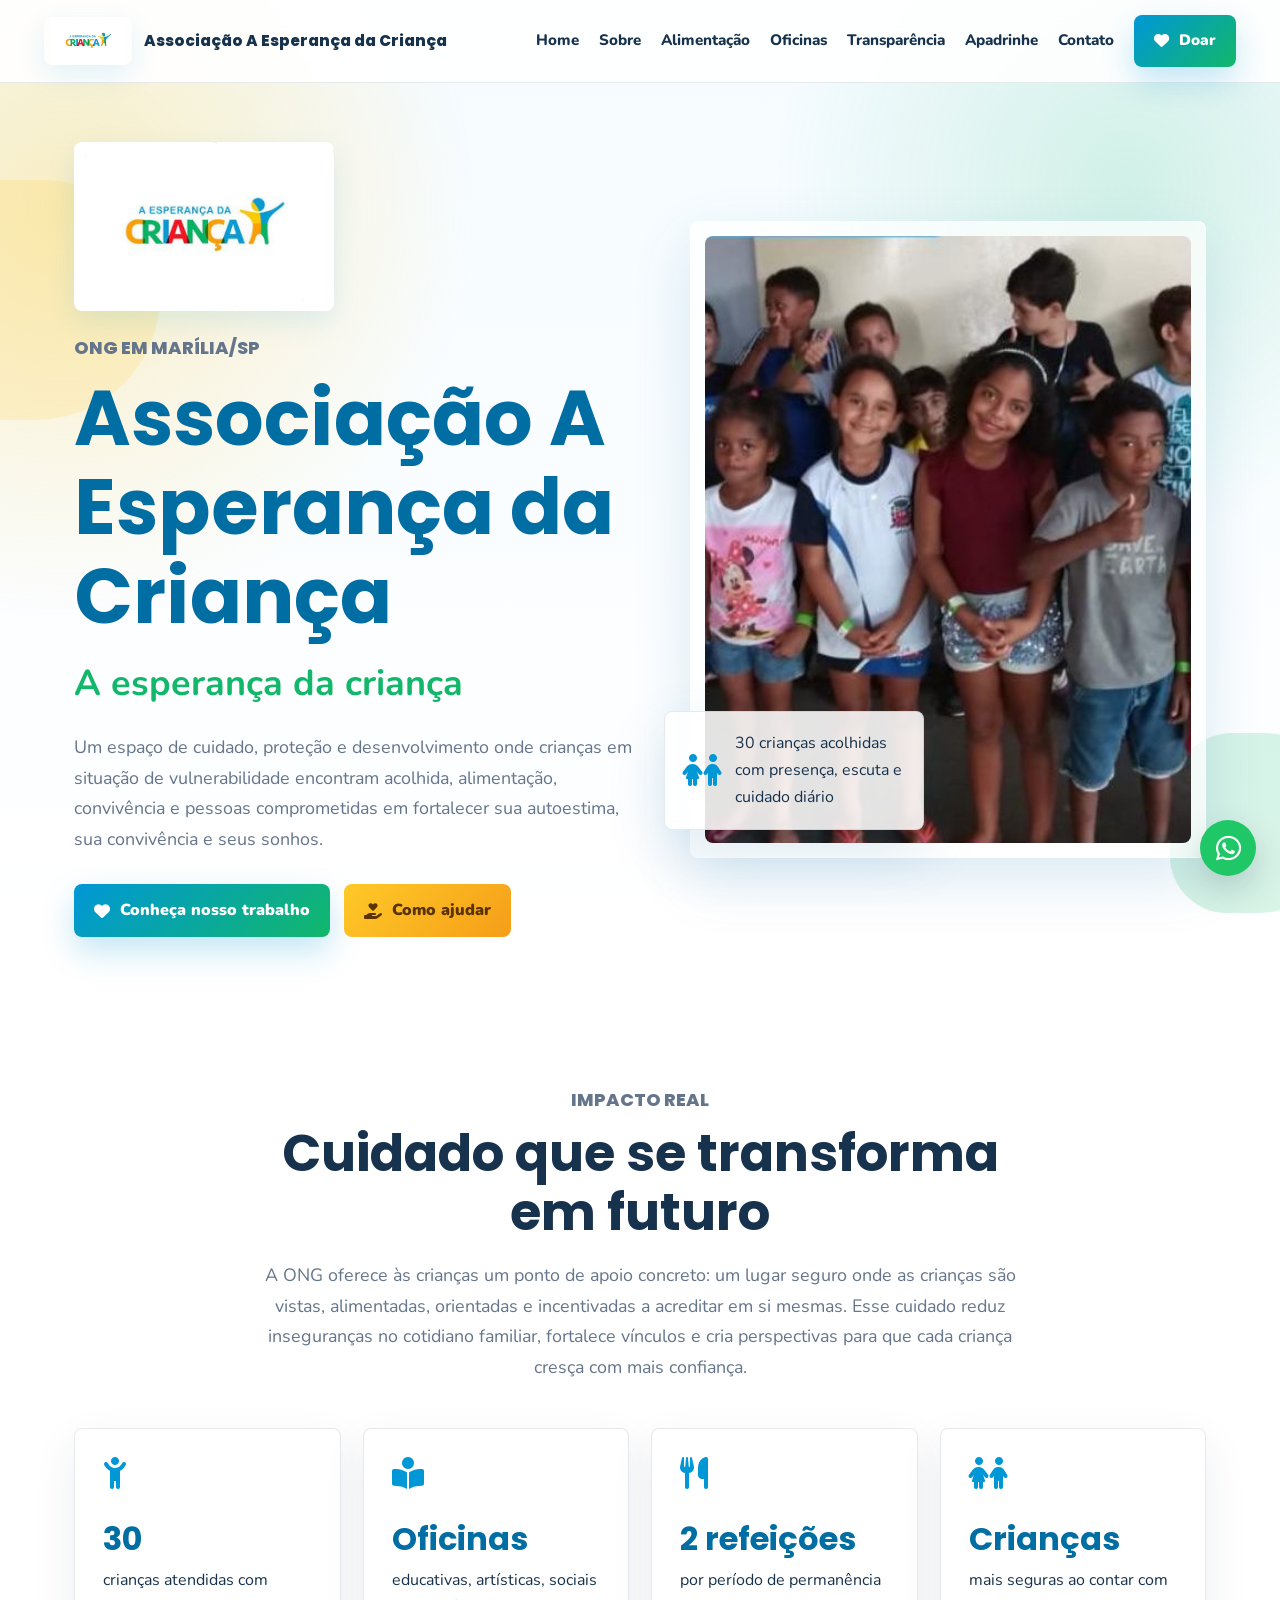
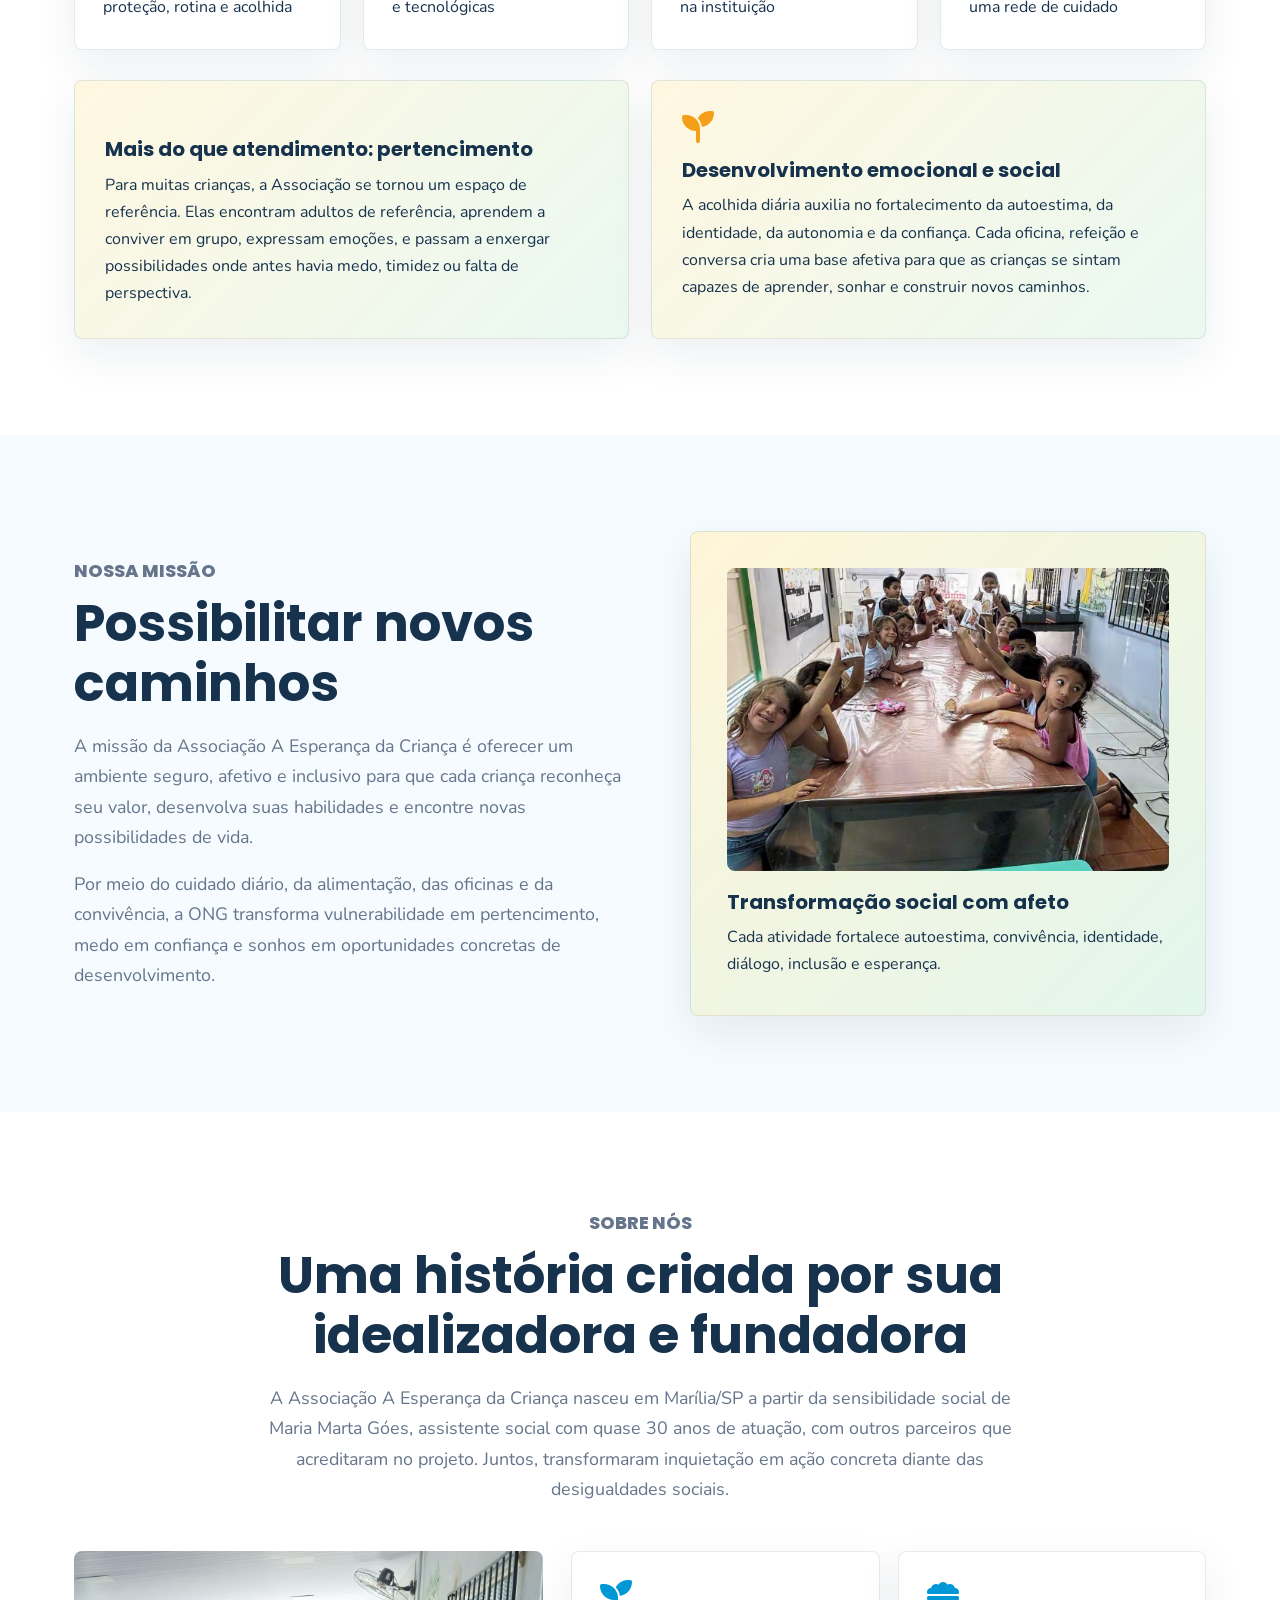
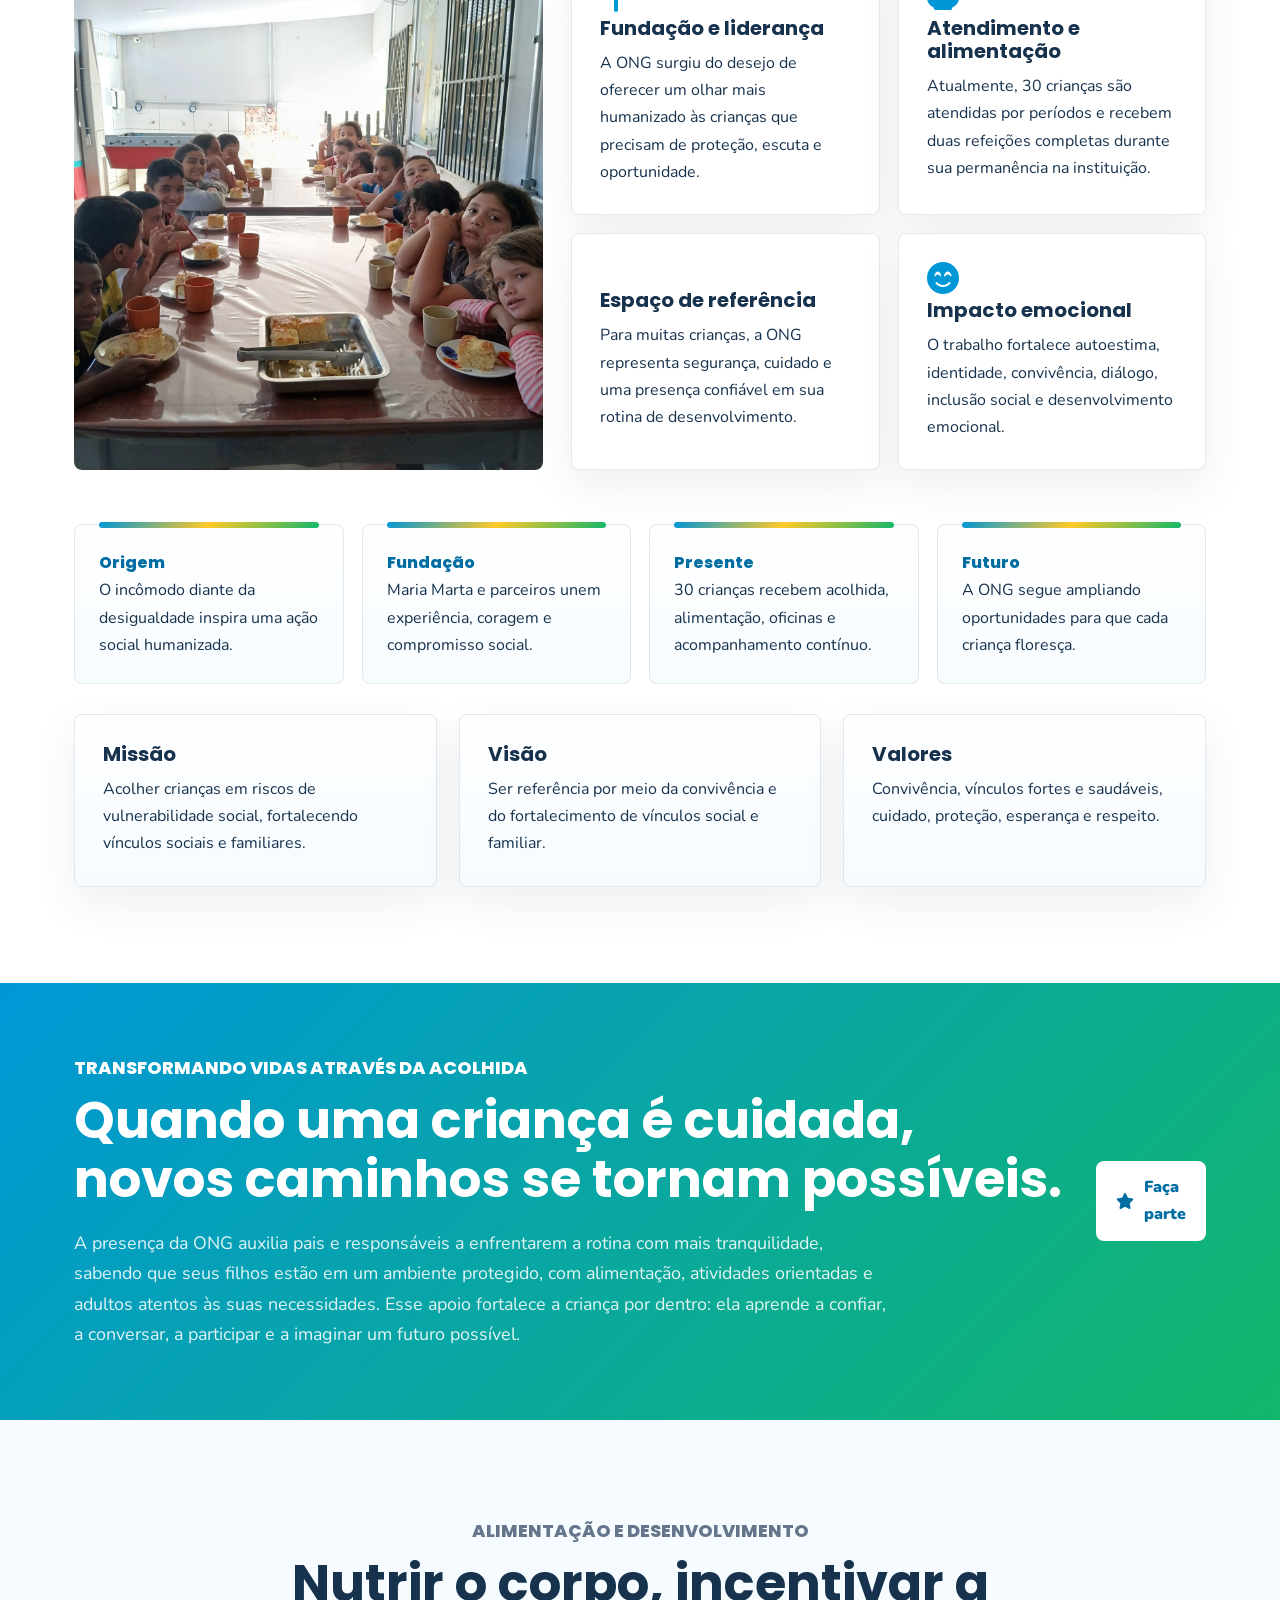
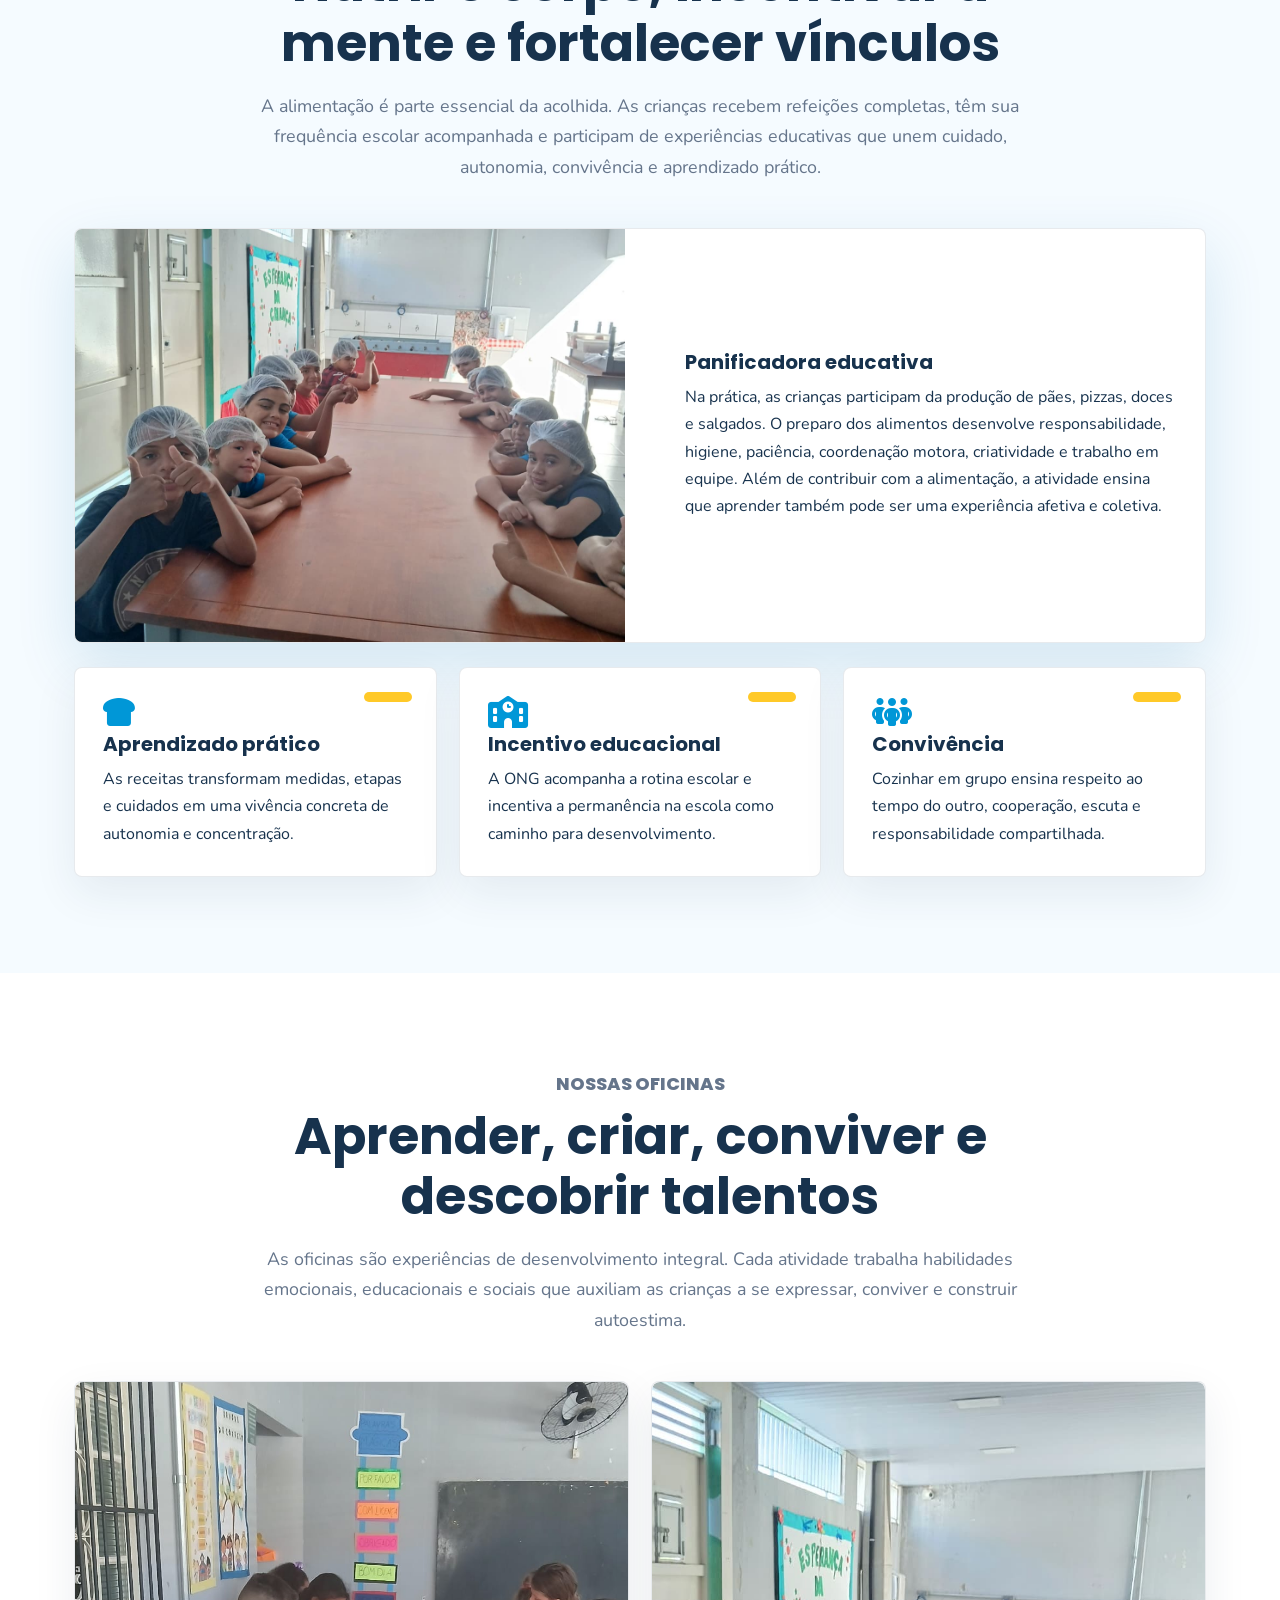
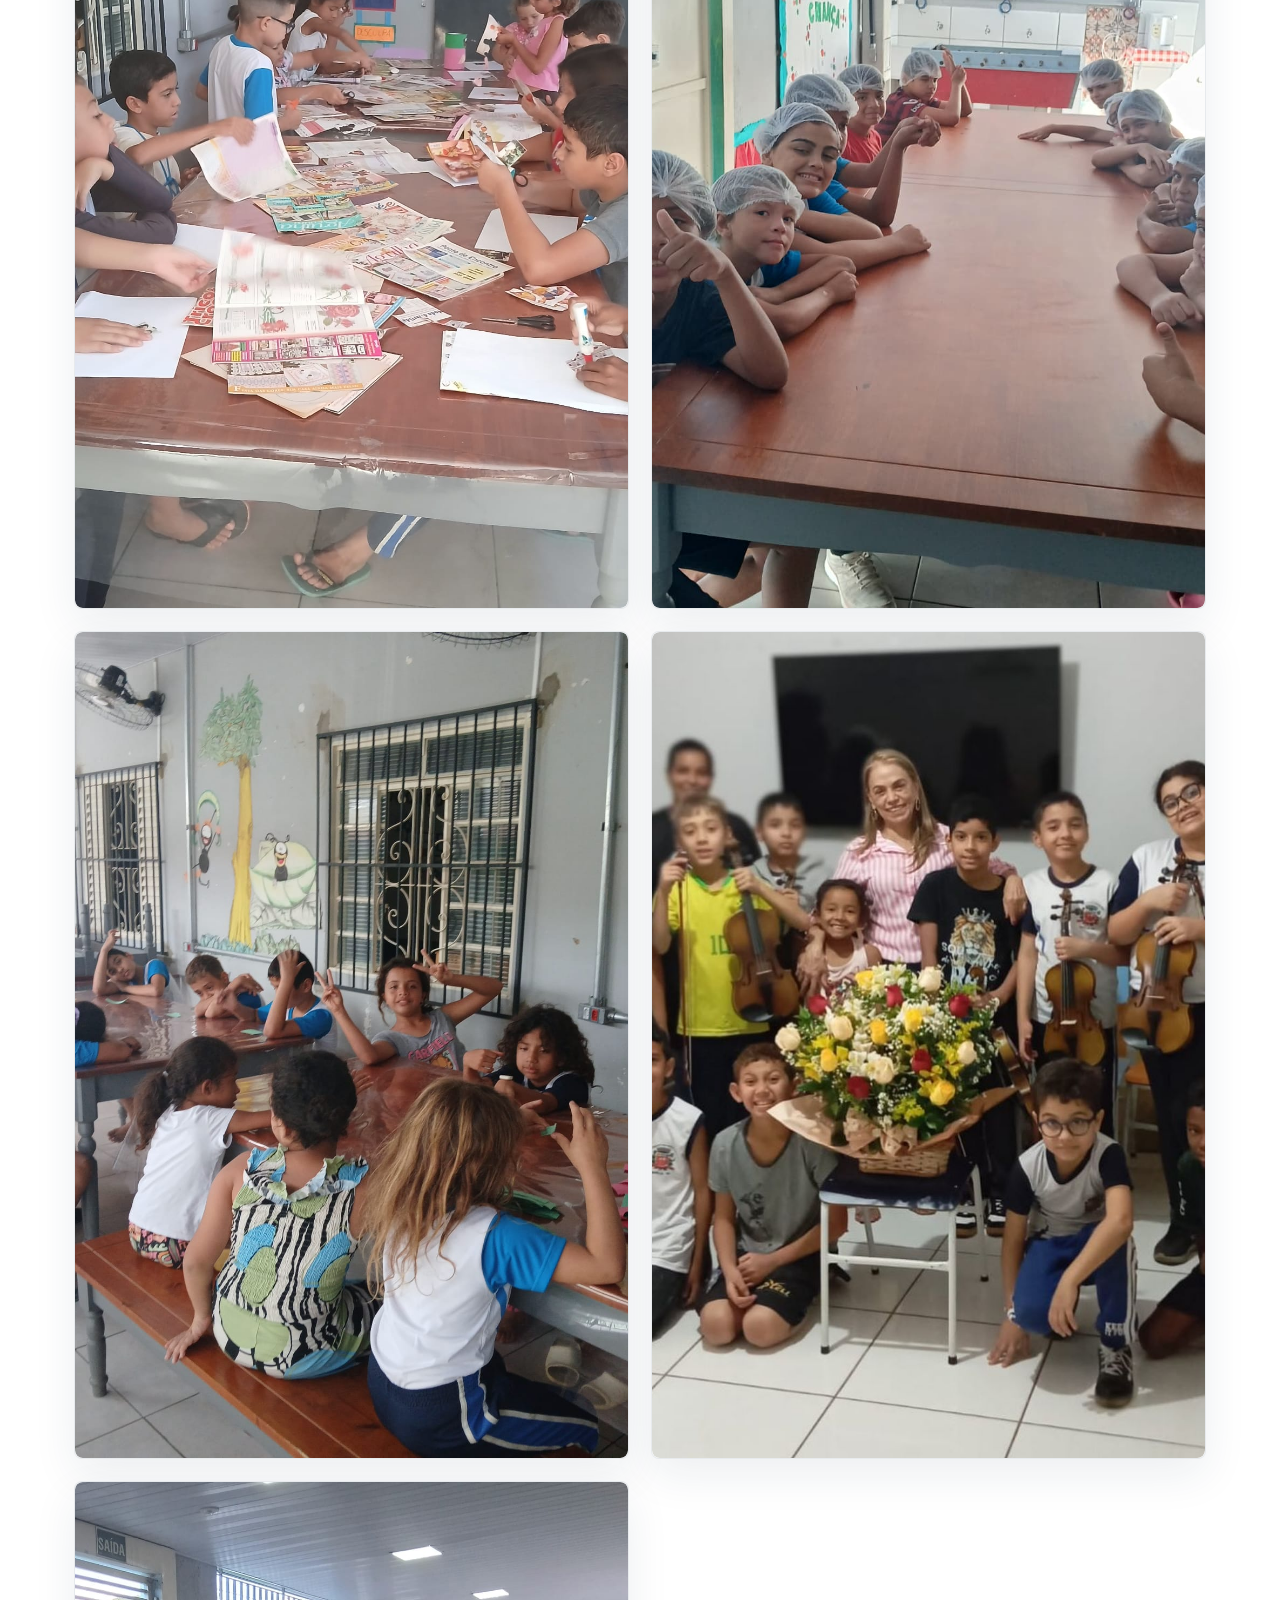
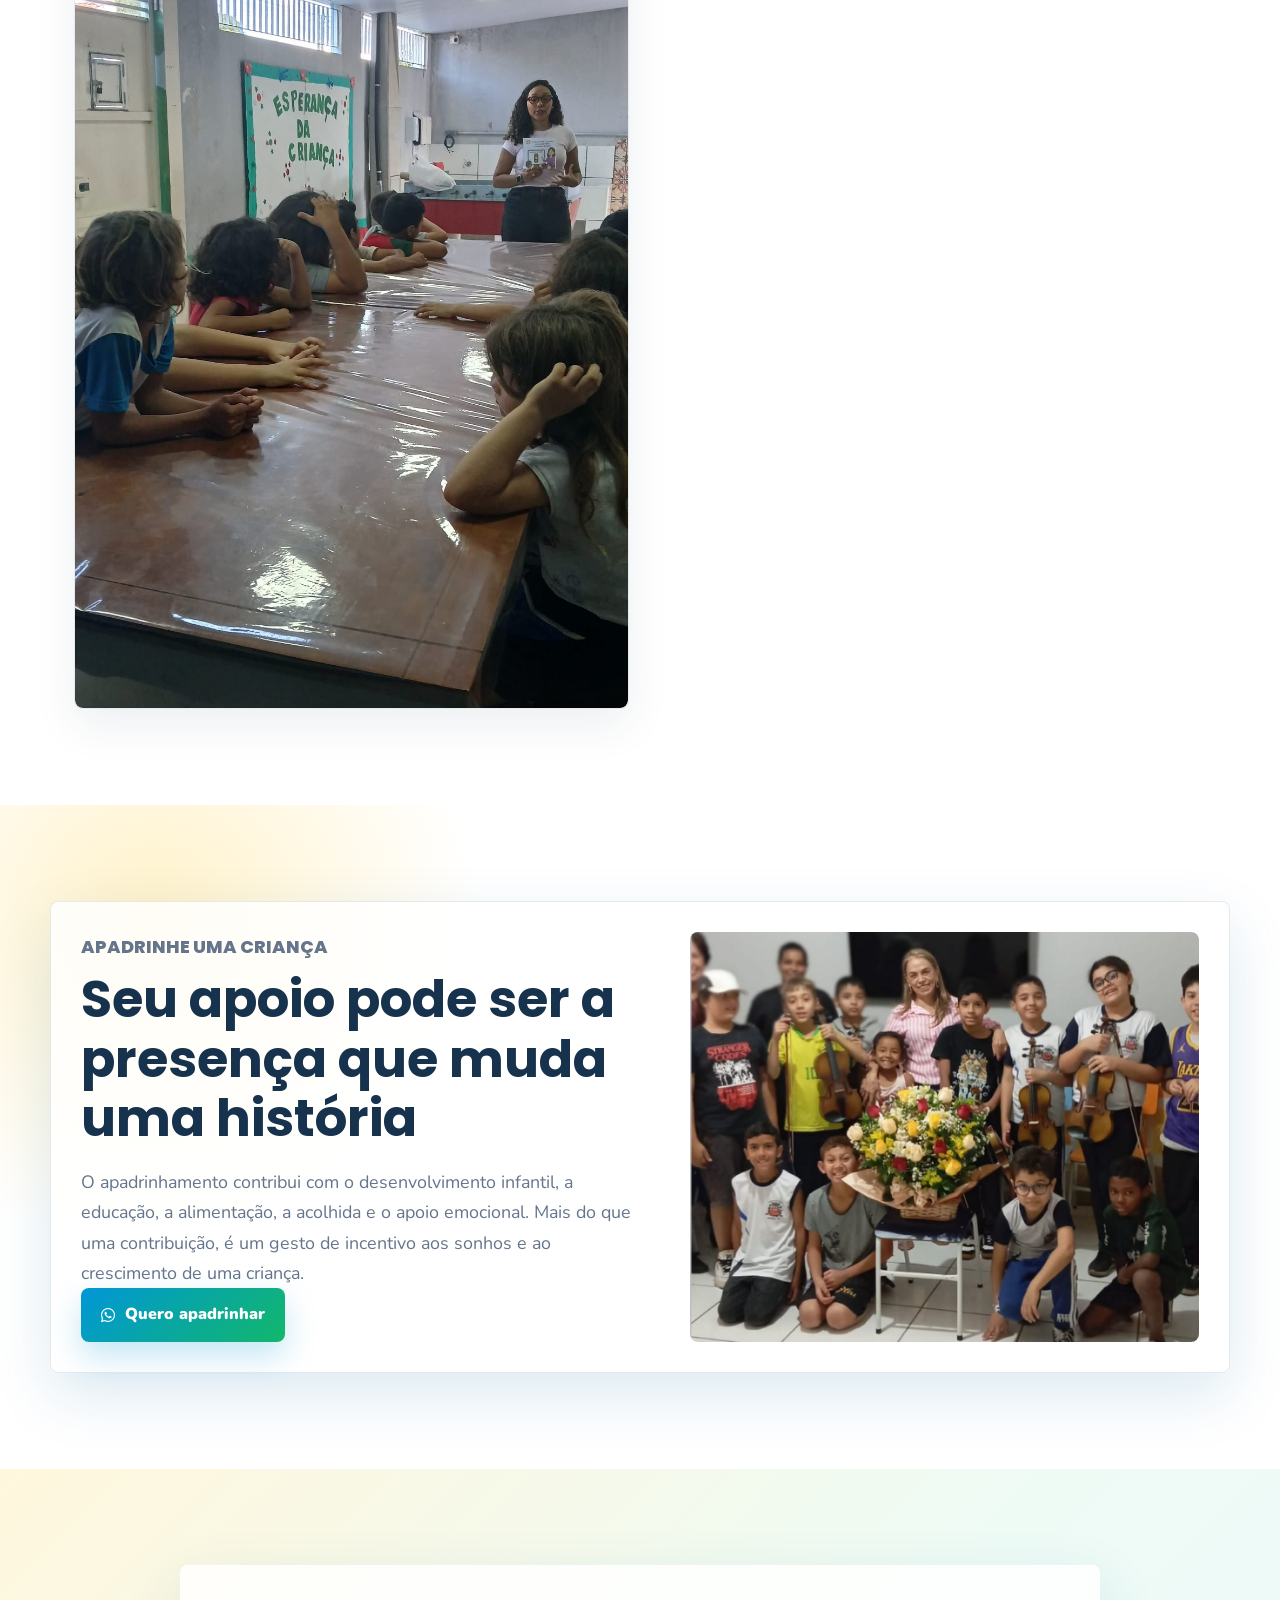
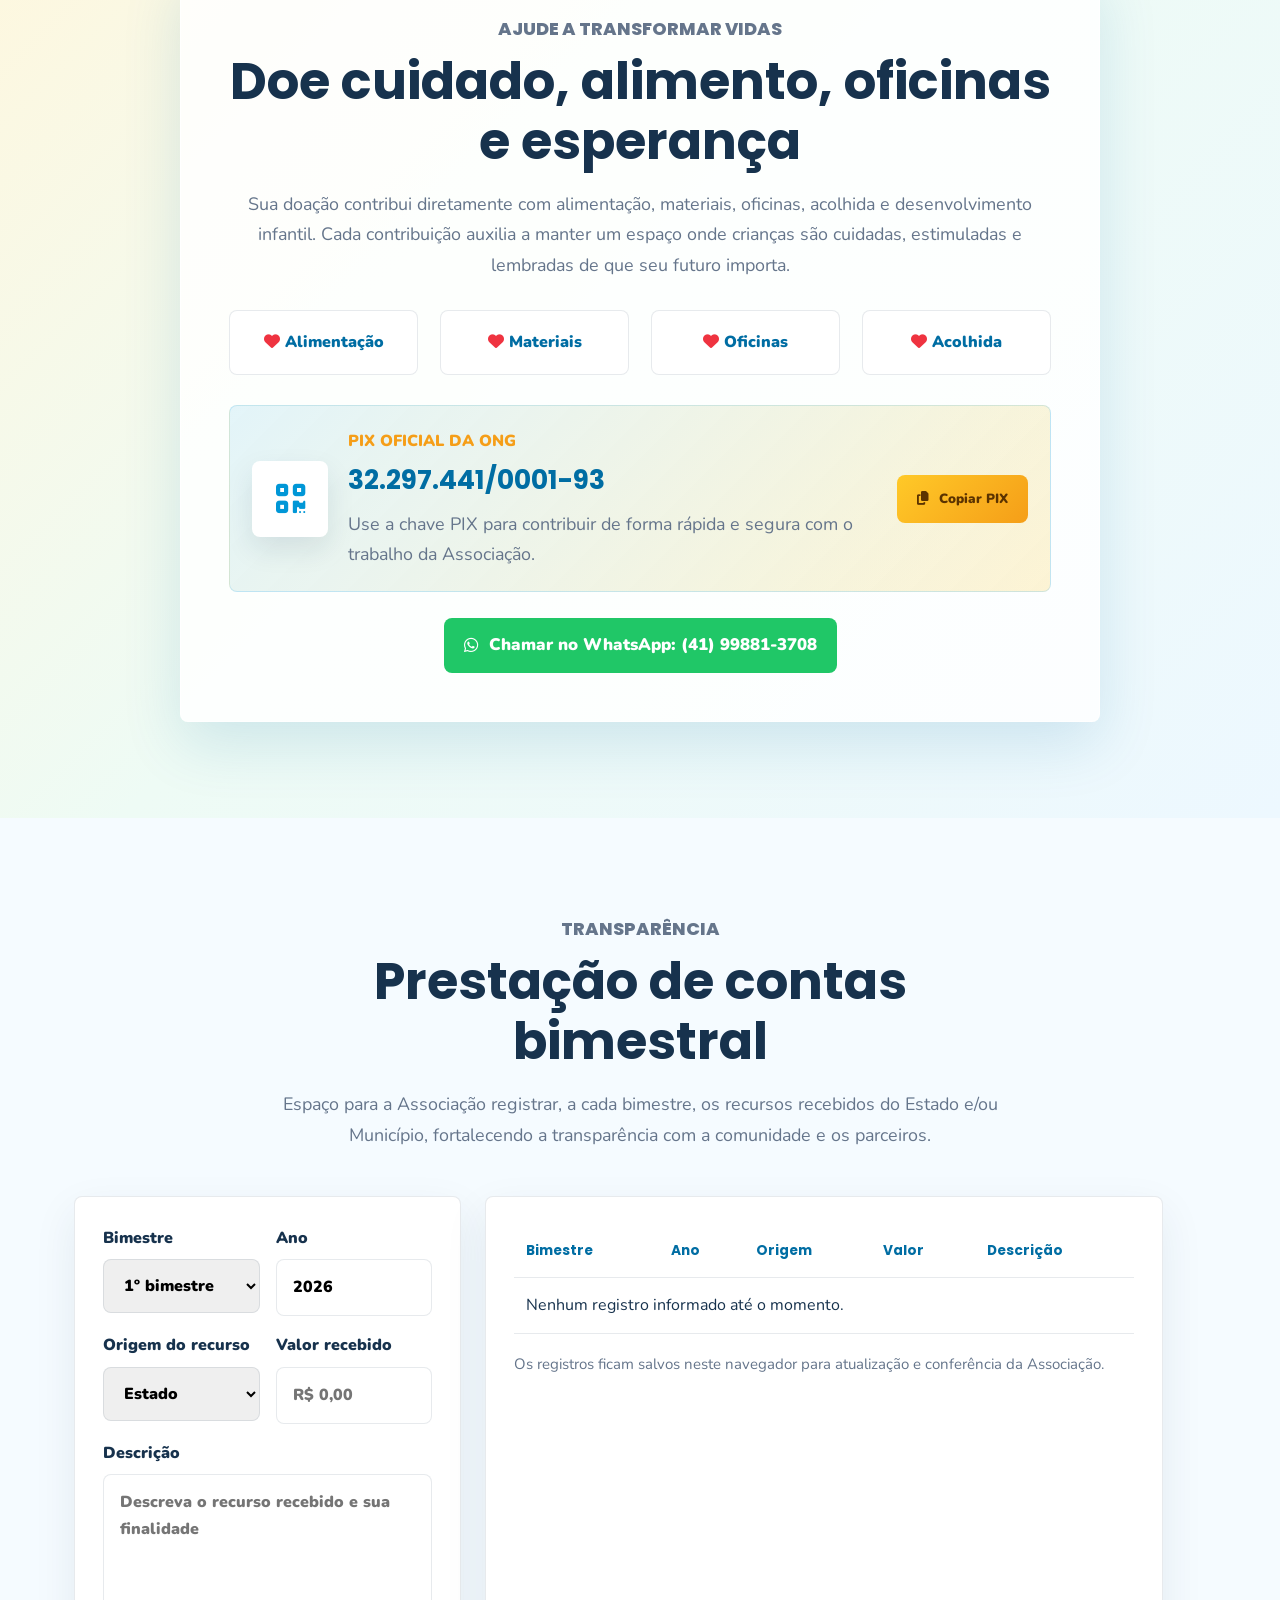
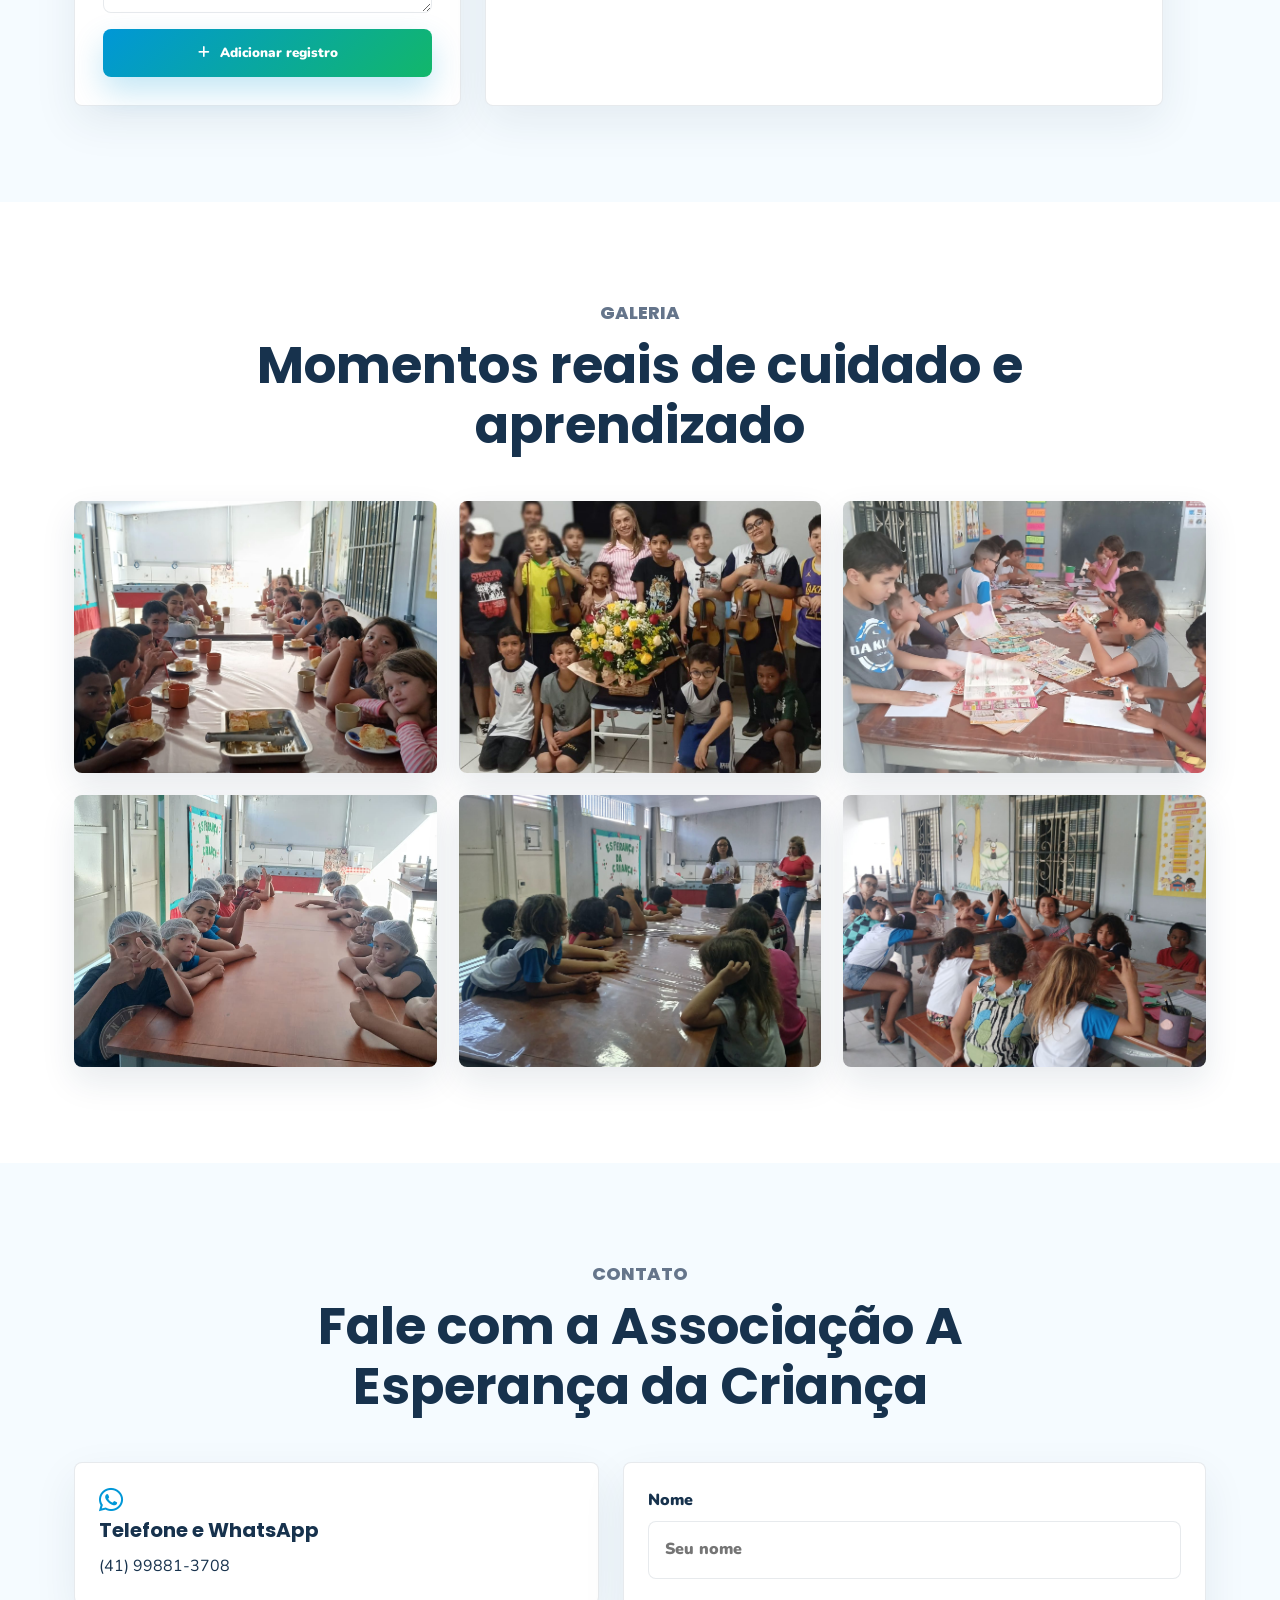
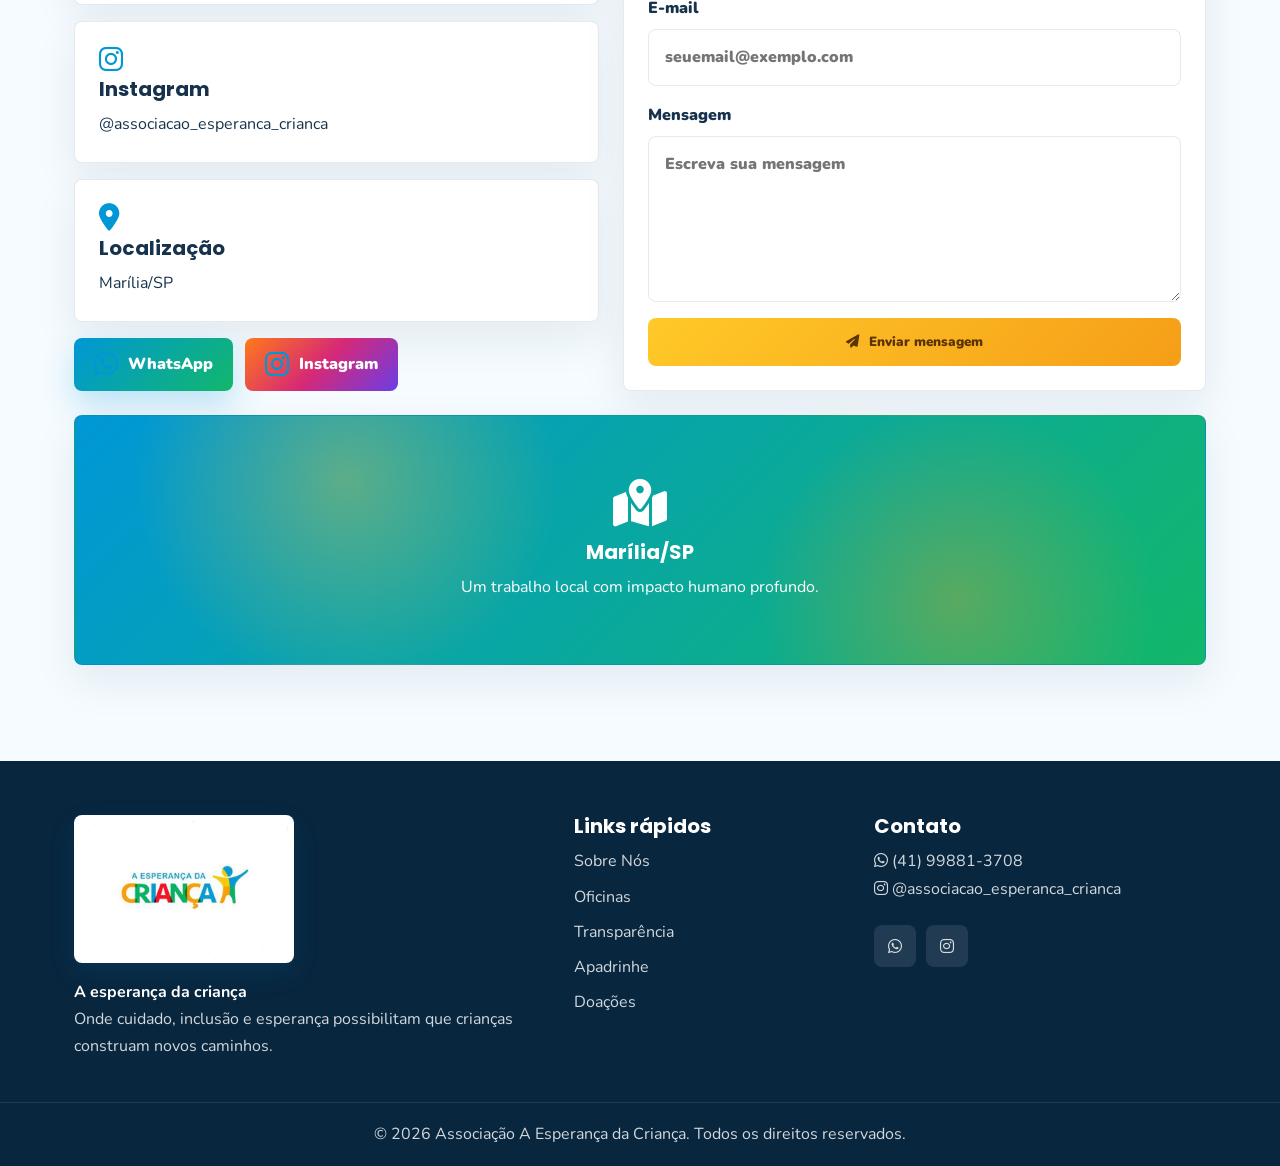
==== commit baea77bb: "Atualiza site institucional e transparencia" ====
--- a/index.html
+++ b/index.html
@@ -3,11 +3,11 @@
   <head>
     <meta charset="UTF-8" />
     <meta name="viewport" content="width=device-width, initial-scale=1.0" />
-    <meta name="description" content="Associação A Esperança da Criança, ONG em Marília/SP dedicada ao acolhimento, desenvolvimento infantil, alimentação, oficinas educativas, inclusão social e apoio às famílias." />
-    <meta name="keywords" content="ONG em Marília, Associação A Esperança da Criança, crianças, acolhimento, doação, PIX, apadrinhamento, oficinas, inclusão social" />
+    <meta name="description" content="Associação A Esperança da Criança, ONG em Marília/SP dedicada à acolhida, desenvolvimento infantil, alimentação, convivência, fortalecimento de vínculos e inclusão social." />
+    <meta name="keywords" content="ONG em Marília, Associação A Esperança da Criança, crianças, acolhida, doação, PIX, apadrinhamento, oficinas, inclusão social" />
     <meta name="author" content="Associação A Esperança da Criança" />
     <meta property="og:title" content="Associação A Esperança da Criança" />
-    <meta property="og:description" content="Acolhimento, esperança e desenvolvimento para crianças em situação de vulnerabilidade social." />
+    <meta property="og:description" content="Acolhida, esperança e desenvolvimento para crianças em situação de vulnerabilidade social." />
     <meta property="og:image" content="images/logo-esperanca-crianca.jpeg" />
     <meta property="og:type" content="website" />
     <title>Associação A Esperança da Criança</title>
@@ -38,6 +38,7 @@
           <a href="#sobre">Sobre</a>
           <a href="#alimentacao">Alimentação</a>
           <a href="#oficinas">Oficinas</a>
+          <a href="#transparencia">Transparência</a>
           <a href="#apadrinhe">Apadrinhe</a>
           <a href="#contato">Contato</a>
           <a class="nav-cta" href="#doacoes"><i class="fa-solid fa-heart"></i> Doar</a>
@@ -58,7 +59,7 @@
             <strong class="slogan">A esperança da criança</strong>
             <p>
               Um espaço de cuidado, proteção e desenvolvimento onde crianças em situação de
-              vulnerabilidade encontram acolhimento, alimentação, oficinas educativas e pessoas
+              vulnerabilidade encontram acolhida, alimentação, convivência e pessoas
               comprometidas em fortalecer sua autoestima, sua convivência e seus sonhos.
             </p>
             <div class="hero-actions">
@@ -86,7 +87,7 @@
             <p class="eyebrow">Impacto real</p>
             <h2>Cuidado que se transforma em futuro</h2>
             <p>
-              A ONG oferece às famílias um ponto de apoio concreto: um lugar seguro onde as
+              A ONG oferece às crianças um ponto de apoio concreto: um lugar seguro onde as
               crianças são vistas, alimentadas, orientadas e incentivadas a acreditar em si
               mesmas. Esse cuidado reduz inseguranças no cotidiano familiar, fortalece vínculos e
               cria perspectivas para que cada criança cresça com mais confiança.
@@ -96,7 +97,7 @@
             <article class="metric-card fade-in">
               <i class="fa-solid fa-child-reaching"></i>
               <strong>30</strong>
-              <span>crianças atendidas com proteção, rotina e acolhimento</span>
+              <span>crianças atendidas com proteção, rotina e acolhida</span>
             </article>
             <article class="metric-card fade-in">
               <i class="fa-solid fa-book-open-reader"></i>
@@ -109,8 +110,8 @@
               <span>por período de permanência na instituição</span>
             </article>
             <article class="metric-card fade-in">
-              <i class="fa-solid fa-people-roof"></i>
-              <strong>Famílias</strong>
+              <i class="fa-solid fa-children"></i>
+              <strong>Crianças</strong>
               <span>mais seguras ao contar com uma rede de cuidado</span>
             </article>
           </div>
@@ -119,17 +120,17 @@
               <i class="fa-solid fa-house-heart"></i>
               <h3>Mais do que atendimento: pertencimento</h3>
               <p>
-                Para muitas famílias, a Associação se tornou uma segunda família. As crianças
+                Para muitas crianças, a Associação se tornou um espaço de referência. Elas
                 encontram adultos de referência, aprendem a conviver em grupo, expressam emoções,
-                recebem incentivo escolar e passam a enxergar possibilidades onde antes havia
+                e passam a enxergar possibilidades onde antes havia
                 medo, timidez ou falta de perspectiva.
               </p>
             </div>
             <div>
               <i class="fa-solid fa-seedling"></i>
-              <h3>Desenvolvimento psicológico e social</h3>
+              <h3>Desenvolvimento emocional e social</h3>
               <p>
-                O acolhimento diário ajuda no fortalecimento da autoestima, da identidade, da
+                A acolhida diária auxilia no fortalecimento da autoestima, da identidade, da
                 autonomia e da confiança. Cada oficina, refeição e conversa cria uma base afetiva
                 para que as crianças se sintam capazes de aprender, sonhar e construir novos
                 caminhos.
@@ -143,14 +144,14 @@
         <div class="container split">
           <div class="content-block fade-in">
             <p class="eyebrow">Nossa Missão</p>
-            <h2>Acolher para abrir caminhos</h2>
+            <h2>Possibilitar novos caminhos</h2>
             <p>
               A missão da Associação A Esperança da Criança é oferecer um ambiente seguro,
               afetivo e inclusivo para que cada criança reconheça seu valor, desenvolva suas
               habilidades e encontre novas possibilidades de vida.
             </p>
             <p>
-              Por meio do cuidado diário, da alimentação, das oficinas e do apoio às famílias, a
+              Por meio do cuidado diário, da alimentação, das oficinas e da convivência, a
               ONG transforma vulnerabilidade em pertencimento, medo em confiança e sonhos em
               oportunidades concretas de desenvolvimento.
             </p>
@@ -168,24 +169,24 @@
         <div class="container">
           <div class="section-heading fade-in">
             <p class="eyebrow">Sobre Nós</p>
-            <h2>Uma história criada por quem acredita no ser humano</h2>
+            <h2>Uma história criada por sua idealizadora e fundadora</h2>
             <p>
               A Associação A Esperança da Criança nasceu em Marília/SP a partir da sensibilidade
-              social de Marta, assistente social com quase 30 anos de atuação, em parceria com
-              Sônia Caetano. Juntas, elas transformaram inquietação em ação concreta diante das
+              social de Maria Marta Góes, assistente social com quase 30 anos de atuação, com outros
+              parceiros que acreditaram no projeto. Juntos, transformaram inquietação em ação concreta diante das
               desigualdades sociais.
             </p>
           </div>
 
           <div class="about-grid">
             <div class="about-image fade-in">
-              <img src="images/alimentacao-real.jpeg" alt="Crianças recebendo alimentação na ONG" loading="lazy" />
+              <img src="images/acolhida-alimentacao.jpeg" alt="Crianças em momento de alimentação e convivência na ONG" loading="lazy" />
             </div>
             <div class="about-cards">
               <article class="info-card fade-in">
                 <i class="fa-solid fa-seedling"></i>
                 <h3>Fundação e liderança</h3>
-                <p>A ONG surgiu do desejo de oferecer um olhar mais humanizado às crianças e famílias que precisam de proteção, escuta e oportunidade.</p>
+                <p>A ONG surgiu do desejo de oferecer um olhar mais humanizado às crianças que precisam de proteção, escuta e oportunidade.</p>
               </article>
               <article class="info-card fade-in">
                 <i class="fa-solid fa-bowl-food"></i>
@@ -194,8 +195,8 @@
               </article>
               <article class="info-card fade-in">
                 <i class="fa-solid fa-house-heart"></i>
-                <h3>Segunda família</h3>
-                <p>Para muitas famílias, a ONG representa segurança, cuidado e uma presença confiável no crescimento das crianças.</p>
+                <h3>Espaço de referência</h3>
+                <p>Para muitas crianças, a ONG representa segurança, cuidado e uma presença confiável em sua rotina de desenvolvimento.</p>
               </article>
               <article class="info-card fade-in">
                 <i class="fa-solid fa-face-smile-beam"></i>
@@ -207,15 +208,15 @@
 
           <div class="timeline fade-in" aria-label="Linha do tempo da ONG">
             <div class="timeline-item"><span>Origem</span><p>O incômodo diante da desigualdade inspira uma ação social humanizada.</p></div>
-            <div class="timeline-item"><span>Fundação</span><p>Marta e Sônia Caetano unem experiência, coragem e compromisso comunitário.</p></div>
-            <div class="timeline-item"><span>Presente</span><p>30 crianças recebem acolhimento, alimentação, oficinas e apoio contínuo.</p></div>
+            <div class="timeline-item"><span>Fundação</span><p>Maria Marta e parceiros unem experiência, coragem e compromisso social.</p></div>
+            <div class="timeline-item"><span>Presente</span><p>30 crianças recebem acolhida, alimentação, oficinas e acompanhamento contínuo.</p></div>
             <div class="timeline-item"><span>Futuro</span><p>A ONG segue ampliando oportunidades para que cada criança floresça.</p></div>
           </div>
 
           <div class="mvv-grid">
-            <article class="mvv-card fade-in"><h3>Missão</h3><p>Acolher crianças em vulnerabilidade com cuidado, inclusão e desenvolvimento.</p></article>
-            <article class="mvv-card fade-in"><h3>Visão</h3><p>Ser referência em transformação social por meio do afeto e da educação.</p></article>
-            <article class="mvv-card fade-in"><h3>Valores</h3><p>Respeito, empatia, proteção, responsabilidade, esperança e compromisso social.</p></article>
+            <article class="mvv-card fade-in"><h3>Missão</h3><p>Acolher crianças em riscos de vulnerabilidade social, fortalecendo vínculos sociais e familiares.</p></article>
+            <article class="mvv-card fade-in"><h3>Visão</h3><p>Ser referência por meio da convivência e do fortalecimento de vínculos social e familiar.</p></article>
+            <article class="mvv-card fade-in"><h3>Valores</h3><p>Convivência, vínculos fortes e saudáveis, cuidado, proteção, esperança e respeito.</p></article>
           </div>
         </div>
       </section>
@@ -223,10 +224,10 @@
       <section class="transform section">
         <div class="container transform-inner fade-in">
           <div>
-            <p class="eyebrow">Transformando vidas através do acolhimento</p>
-            <h2>Quando uma criança é cuidada, uma família inteira respira esperança.</h2>
-            <p>
-              A presença da ONG ajuda pais e responsáveis a enfrentarem a rotina com mais
+            <p class="eyebrow">Transformando vidas através da acolhida</p>
+            <h2>Quando uma criança é cuidada, novos caminhos se tornam possíveis.</h2>
+            <p>
+              A presença da ONG auxilia pais e responsáveis a enfrentarem a rotina com mais
               tranquilidade, sabendo que seus filhos estão em um ambiente protegido, com alimentação,
               atividades orientadas e adultos atentos às suas necessidades. Esse apoio fortalece a
               criança por dentro: ela aprende a confiar, a conversar, a participar e a imaginar um
@@ -243,13 +244,13 @@
             <p class="eyebrow">Alimentação e Desenvolvimento</p>
             <h2>Nutrir o corpo, incentivar a mente e fortalecer vínculos</h2>
             <p>
-              A alimentação é parte essencial do acolhimento. As crianças recebem refeições
+              A alimentação é parte essencial da acolhida. As crianças recebem refeições
               completas, têm sua frequência escolar acompanhada e participam de experiências
               educativas que unem cuidado, autonomia, convivência e aprendizado prático.
             </p>
           </div>
           <div class="food-showcase fade-in">
-            <img src="images/gastronomia-real.jpeg" alt="Crianças participando da panificadora educativa" loading="lazy" />
+            <img src="images/gastronomia-toucas.jpeg" alt="Crianças preparadas para atividade de gastronomia lúdica" loading="lazy" />
             <div>
               <h3>Panificadora educativa</h3>
               <p>
@@ -286,89 +287,75 @@
           <div class="section-heading fade-in">
             <p class="eyebrow">Nossas Oficinas</p>
             <h2>Aprender, criar, conviver e descobrir talentos</h2>
-            <p>As oficinas são experiências de desenvolvimento integral. Cada atividade trabalha habilidades emocionais, educacionais e sociais que ajudam as crianças a se expressar, conviver e construir autoestima.</p>
+            <p>As oficinas são experiências de desenvolvimento integral. Cada atividade trabalha habilidades emocionais, educacionais e sociais que auxiliam as crianças a se expressar, conviver e construir autoestima.</p>
           </div>
           <div class="workshop-grid">
+            <article class="workshop-card workshop-deep fade-in">
+              <img src="images/oficina-artistica.jpeg" alt="Crianças em atividade artística com recortes e colagens" loading="lazy" />
+              <div>
+                <i class="fa-solid fa-palette"></i>
+                <h3>Artística</h3>
+                <p>A atividade artística abre espaço para pinturas, desenhos, colagens, trabalhos manuais e criações em grupo, fortalecendo expressão, imaginação e convivência.</p>
+                <ul>
+                  <li><strong>Objetivos:</strong> estimular criatividade, coordenação motora, autonomia e expressão de emoções.</li>
+                  <li><strong>Benefícios:</strong> promove concentração, paciência, pertencimento e desenvolvimento emocional.</li>
+                  <li><strong>Impacto:</strong> a criança transforma sentimentos em criação e ganha segurança para participar.</li>
+                </ul>
+              </div>
+            </article>
+
+            <article class="workshop-card workshop-deep fade-in">
+              <img src="images/gastronomia-toucas.jpeg" alt="Crianças usando toucas em atividade de gastronomia lúdica" loading="lazy" />
+              <div>
+                <i class="fa-solid fa-kitchen-set"></i>
+                <h3>Gastronomia Lúdica</h3>
+                <p>Na gastronomia lúdica, as crianças participam de experiências práticas com alimentos, aprendendo higiene, organização, cooperação e cuidado coletivo.</p>
+                <ul>
+                  <li><strong>Objetivos:</strong> ensinar etapas de preparo, medidas, responsabilidade e cuidado com os alimentos.</li>
+                  <li><strong>Benefícios:</strong> desenvolve convivência, coordenação motora, trabalho em equipe e autonomia.</li>
+                  <li><strong>Impacto:</strong> a criança percebe que pode produzir, colaborar e contribuir para o bem-estar do grupo.</li>
+                </ul>
+              </div>
+            </article>
+
+            <article class="workshop-card workshop-deep fade-in">
+              <img src="images/recreacao-convivencia.jpeg" alt="Crianças em momento de recreação e convivência" loading="lazy" />
+              <div>
+                <i class="fa-solid fa-people-group"></i>
+                <h3>Recreação</h3>
+                <p>A recreação favorece o brincar, a integração e o respeito às regras de convivência, criando oportunidades para participação, cooperação e vínculos saudáveis.</p>
+                <ul>
+                  <li><strong>Objetivos:</strong> incentivar socialização, expressão corporal, escuta, respeito e participação em grupo.</li>
+                  <li><strong>Benefícios:</strong> fortalece confiança, alegria, pertencimento e habilidades de convivência.</li>
+                  <li><strong>Impacto:</strong> a criança aprende a compartilhar espaços, combinar regras e construir relações positivas.</li>
+                </ul>
+              </div>
+            </article>
+
             <article class="workshop-card workshop-deep fade-in">
               <img src="images/musica-real.jpeg" alt="Crianças na oficina de música com violinos" loading="lazy" />
               <div>
                 <i class="fa-solid fa-music"></i>
-                <h3>Oficina de Música</h3>
-                <p>A música aproxima as crianças da arte, da cultura e da expressão emocional. O canto coletivo, o contato com instrumentos e o aprendizado de violino estimulam coordenação, concentração, disciplina, escuta e trabalho em equipe.</p>
+                <h3>Música</h3>
+                <p>A música aproxima as crianças da arte, da cultura e da expressão emocional. O contato com instrumentos estimula coordenação, concentração, disciplina e trabalho em equipe.</p>
                 <ul>
                   <li><strong>Objetivos:</strong> desenvolver percepção sonora, ritmo, coordenação motora, memória e sensibilidade artística.</li>
                   <li><strong>Benefícios:</strong> fortalece autoestima, confiança, socialização e capacidade de participar em grupo.</li>
-                  <li><strong>Impacto:</strong> a criança descobre que sua voz importa, aprende a esperar sua vez e ganha segurança para se apresentar e conviver.</li>
+                  <li><strong>Impacto:</strong> a criança descobre que sua voz importa e ganha segurança para conviver.</li>
                 </ul>
               </div>
             </article>
 
             <article class="workshop-card workshop-deep fade-in">
-              <img src="images/artes-real.jpeg" alt="Crianças em atividade de artes" loading="lazy" />
+              <img src="images/roda-conversa.jpeg" alt="Crianças participando de roda de conversa" loading="lazy" />
               <div>
-                <i class="fa-solid fa-palette"></i>
-                <h3>Oficina de Artes</h3>
-                <p>A arte abre espaço para pinturas, desenhos, colagens, trabalhos manuais e criações em grupo. É uma linguagem poderosa para crianças tímidas ou marcadas por experiências difíceis, porque permite expressar sentimentos sem medo de julgamento.</p>
+                <i class="fa-solid fa-comments"></i>
+                <h3>Roda de Conversas</h3>
+                <p>A roda de conversas cria um espaço de escuta, diálogo e construção coletiva, auxiliando as crianças a nomear sentimentos, resolver conflitos e fortalecer vínculos.</p>
                 <ul>
-                  <li><strong>Objetivos:</strong> estimular imaginação, coordenação motora, criatividade, liberdade artística e expressão de emoções.</li>
-                  <li><strong>Benefícios:</strong> promove concentração, paciência, pertencimento e fortalecimento emocional.</li>
-                  <li><strong>Impacto:</strong> a criança aprende a transformar sentimentos em criação e ganha coragem para mostrar quem é.</li>
-                </ul>
-              </div>
-            </article>
-
-            <article class="workshop-card workshop-deep fade-in">
-              <img src="images/grupo-real.jpeg" alt="Crianças em atividade coletiva de inclusão" loading="lazy" />
-              <div>
-                <i class="fa-solid fa-hands"></i>
-                <h3>Oficina de Libras</h3>
-                <p>A Libras amplia a comunicação e ensina que inclusão se aprende na prática. A oficina apresenta a Língua Brasileira de Sinais como ferramenta de empatia, respeito às diferenças e consciência social.</p>
-                <ul>
-                  <li><strong>Objetivos:</strong> desenvolver comunicação acessível, atenção visual, memória e respeito à diversidade.</li>
-                  <li><strong>Benefícios:</strong> fortalece empatia, cooperação, escuta ativa e convivência inclusiva.</li>
-                  <li><strong>Impacto:</strong> as crianças compreendem que todos têm direito de participar, aprender e ser compreendidos.</li>
-                </ul>
-              </div>
-            </article>
-
-            <article class="workshop-card workshop-deep fade-in">
-              <img src="images/gastronomia-real.jpeg" alt="Crianças preparando alimentos na gastronomia lúdica" loading="lazy" />
-              <div>
-                <i class="fa-solid fa-kitchen-set"></i>
-                <h3>Gastronomia Lúdica</h3>
-                <p>Na gastronomia lúdica, as crianças colocam a mão na massa na preparação de pães, pizzas, doces e salgados. A atividade une educação alimentar, cooperação, responsabilidade, criatividade e autonomia.</p>
-                <ul>
-                  <li><strong>Objetivos:</strong> ensinar higiene, organização, etapas de preparo, medidas e cuidado com os alimentos.</li>
-                  <li><strong>Benefícios:</strong> desenvolve convivência, coordenação motora, trabalho em equipe e aprendizado prático.</li>
-                  <li><strong>Impacto:</strong> a criança percebe que pode produzir, colaborar e contribuir para o bem-estar do grupo.</li>
-                </ul>
-              </div>
-            </article>
-
-            <article class="workshop-card workshop-deep fade-in">
-              <img src="images/alimentacao-real.jpeg" alt="Crianças reunidas em momento de convivência" loading="lazy" />
-              <div>
-                <i class="fa-solid fa-people-group"></i>
-                <h3>Oficinas Socioeducativas</h3>
-                <p>As oficinas socioeducativas trabalham cidadania, ética, convivência, respeito e educação emocional. São momentos de diálogo e prática de valores que ajudam as crianças a lidar com conflitos e reconhecer seus direitos e deveres.</p>
-                <ul>
-                  <li><strong>Objetivos:</strong> fortalecer autoestima, identidade, respeito, responsabilidade e consciência coletiva.</li>
-                  <li><strong>Benefícios:</strong> melhora a convivência, a comunicação, o autocuidado e a inclusão social.</li>
-                  <li><strong>Impacto:</strong> as crianças aprendem a pertencer a um grupo com afeto, limites e cooperação.</li>
-                </ul>
-              </div>
-            </article>
-
-            <article class="workshop-card workshop-deep fade-in">
-              <img src="images/informatica-real.jpeg" alt="Crianças na oficina de informática" loading="lazy" />
-              <div>
-                <i class="fa-solid fa-computer"></i>
-                <h3>Oficina de Informática</h3>
-                <p>A informática promove inclusão digital e aproxima as crianças do universo tecnológico. O contato com computadores amplia repertório, incentiva o aprendizado e prepara para um futuro em que a tecnologia abre portas.</p>
-                <ul>
-                  <li><strong>Objetivos:</strong> ensinar uso consciente da tecnologia, noções de computador, pesquisa e atividades educacionais.</li>
-                  <li><strong>Benefícios:</strong> desenvolve autonomia, raciocínio, atenção, curiosidade e confiança no aprendizado.</li>
-                  <li><strong>Impacto:</strong> a criança passa a enxergar a tecnologia como ferramenta de estudo, criação e oportunidade.</li>
+                  <li><strong>Objetivos:</strong> desenvolver comunicação, escuta, respeito, responsabilidade e consciência coletiva.</li>
+                  <li><strong>Benefícios:</strong> melhora convivência, autocuidado, expressão emocional e participação.</li>
+                  <li><strong>Impacto:</strong> as crianças aprendem a se posicionar com respeito e a reconhecer o outro.</li>
                 </ul>
               </div>
             </article>
@@ -382,8 +369,8 @@
             <p class="eyebrow">Apadrinhe uma Criança</p>
             <h2>Seu apoio pode ser a presença que muda uma história</h2>
             <p>
-              O apadrinhamento ajuda no desenvolvimento infantil, na educação, na alimentação,
-              no acolhimento e no apoio emocional. Mais do que uma contribuição, é um gesto de
+              O apadrinhamento contribui com o desenvolvimento infantil, a educação, a alimentação,
+              a acolhida e o apoio emocional. Mais do que uma contribuição, é um gesto de
               incentivo aos sonhos e ao crescimento de uma criança.
             </p>
             <a class="btn btn-primary" href="https://wa.me/5541998813708?text=Ol%C3%A1!%20Quero%20saber%20como%20apadrinhar%20uma%20crian%C3%A7a." target="_blank" rel="noopener">
@@ -400,15 +387,15 @@
             <p class="eyebrow">Ajude a Transformar Vidas</p>
             <h2>Doe cuidado, alimento, oficinas e esperança</h2>
             <p>
-              Sua doação contribui diretamente com alimentação, materiais, oficinas, acolhimento
-              e desenvolvimento infantil. Cada contribuição ajuda a manter um espaço onde crianças
+              Sua doação contribui diretamente com alimentação, materiais, oficinas, acolhida
+              e desenvolvimento infantil. Cada contribuição auxilia a manter um espaço onde crianças
               são cuidadas, estimuladas e lembradas de que seu futuro importa.
             </p>
             <div class="donation-cards">
               <span><i class="fa-solid fa-heart"></i> Alimentação</span>
               <span><i class="fa-solid fa-heart"></i> Materiais</span>
               <span><i class="fa-solid fa-heart"></i> Oficinas</span>
-              <span><i class="fa-solid fa-heart"></i> Acolhimento</span>
+              <span><i class="fa-solid fa-heart"></i> Acolhida</span>
             </div>
             <div class="pix-area">
               <div class="pix-icon" aria-hidden="true"><i class="fa-solid fa-qrcode"></i></div>
@@ -428,6 +415,73 @@
         </div>
       </section>
 
+      <section class="transparency section" id="transparencia">
+        <div class="container">
+          <div class="section-heading fade-in">
+            <p class="eyebrow">Transparência</p>
+            <h2>Prestação de contas bimestral</h2>
+            <p>
+              Espaço para a Associação registrar, a cada bimestre, os recursos recebidos do Estado
+              e/ou Município, fortalecendo a transparência com a comunidade e os parceiros.
+            </p>
+          </div>
+
+          <div class="transparency-grid">
+            <form class="transparency-form fade-in" aria-label="Registro bimestral de transparência">
+              <label>Bimestre
+                <select id="transparency-period" required>
+                  <option value="1º bimestre">1º bimestre</option>
+                  <option value="2º bimestre">2º bimestre</option>
+                  <option value="3º bimestre">3º bimestre</option>
+                  <option value="4º bimestre">4º bimestre</option>
+                  <option value="5º bimestre">5º bimestre</option>
+                  <option value="6º bimestre">6º bimestre</option>
+                </select>
+              </label>
+              <label>Ano
+                <input id="transparency-year" type="number" min="2026" max="2100" value="2026" required />
+              </label>
+              <label>Origem do recurso
+                <select id="transparency-source" required>
+                  <option value="Estado">Estado</option>
+                  <option value="Município">Município</option>
+                  <option value="Estado e Município">Estado e Município</option>
+                </select>
+              </label>
+              <label>Valor recebido
+                <input id="transparency-amount" type="text" placeholder="R$ 0,00" required />
+              </label>
+              <label class="wide-field">Descrição
+                <textarea id="transparency-description" rows="4" placeholder="Descreva o recurso recebido e sua finalidade"></textarea>
+              </label>
+              <button class="btn btn-primary" type="submit"><i class="fa-solid fa-plus"></i> Adicionar registro</button>
+            </form>
+
+            <div class="transparency-panel fade-in">
+              <div class="table-wrap">
+                <table>
+                  <thead>
+                    <tr>
+                      <th>Bimestre</th>
+                      <th>Ano</th>
+                      <th>Origem</th>
+                      <th>Valor</th>
+                      <th>Descrição</th>
+                    </tr>
+                  </thead>
+                  <tbody id="transparency-table">
+                    <tr>
+                      <td colspan="5">Nenhum registro informado até o momento.</td>
+                    </tr>
+                  </tbody>
+                </table>
+              </div>
+              <p class="transparency-note">Os registros ficam salvos neste navegador para atualização e conferência da Associação.</p>
+            </div>
+          </div>
+        </div>
+      </section>
+
       <section class="gallery section" id="galeria">
         <div class="container">
           <div class="section-heading fade-in">
@@ -435,12 +489,12 @@
             <h2>Momentos reais de cuidado e aprendizado</h2>
           </div>
           <div class="gallery-grid">
-            <img class="fade-in" src="images/alimentacao-real.jpeg" alt="Momento de alimentação das crianças" loading="lazy" />
+            <img class="fade-in" src="images/acolhida-alimentacao.jpeg" alt="Momento de alimentação e acolhida das crianças" loading="lazy" />
             <img class="fade-in" src="images/musica-real.jpeg" alt="Oficina de música com crianças" loading="lazy" />
-            <img class="fade-in" src="images/informatica-real.jpeg" alt="Oficina de informática" loading="lazy" />
-            <img class="fade-in" src="images/artes-real.jpeg" alt="Atividade de artes e convivência" loading="lazy" />
-            <img class="fade-in" src="images/gastronomia-real.jpeg" alt="Gastronomia lúdica com crianças" loading="lazy" />
-            <img class="fade-in" src="images/grupo-real.jpeg" alt="Grupo de crianças atendidas pela ONG" loading="lazy" />
+            <img class="fade-in" src="images/oficina-artistica.jpeg" alt="Atividade artística e convivência" loading="lazy" />
+            <img class="fade-in" src="images/gastronomia-toucas.jpeg" alt="Gastronomia lúdica com crianças" loading="lazy" />
+            <img class="fade-in" src="images/roda-conversa.jpeg" alt="Roda de conversa com crianças" loading="lazy" />
+            <img class="fade-in" src="images/recreacao-convivencia.jpeg" alt="Recreação e convivência entre crianças" loading="lazy" />
           </div>
         </div>
       </section>
@@ -485,12 +539,13 @@
         <div>
           <img src="images/logo-esperanca-crianca.jpeg" alt="Logotipo A Esperança da Criança" />
           <strong>A esperança da criança</strong>
-          <p>Onde cuidado, inclusão e esperança ajudam crianças a construir novos caminhos.</p>
+          <p>Onde cuidado, inclusão e esperança possibilitam que crianças construam novos caminhos.</p>
         </div>
         <div>
           <h3>Links rápidos</h3>
           <a href="#sobre">Sobre Nós</a>
           <a href="#oficinas">Oficinas</a>
+          <a href="#transparencia">Transparência</a>
           <a href="#apadrinhe">Apadrinhe</a>
           <a href="#doacoes">Doações</a>
         </div>
--- a/style.css
+++ b/style.css
@@ -428,7 +428,8 @@
 
 .mission,
 .food,
-.contact {
+.contact,
+.transparency {
   background: var(--soft);
 }
 
@@ -782,7 +783,10 @@
 }
 
 .contact-form input,
-.contact-form textarea {
+.contact-form textarea,
+.transparency-form input,
+.transparency-form select,
+.transparency-form textarea {
   border: 1px solid var(--line);
   border-radius: var(--radius);
   display: block;
@@ -795,9 +799,73 @@
 }
 
 .contact-form input:focus,
-.contact-form textarea:focus {
+.contact-form textarea:focus,
+.transparency-form input:focus,
+.transparency-form select:focus,
+.transparency-form textarea:focus {
   border-color: var(--blue);
   box-shadow: 0 0 0 4px rgba(0, 151, 215, 0.14);
+}
+
+.transparency-grid {
+  display: grid;
+  gap: 24px;
+  grid-template-columns: 0.9fr 1.1fr;
+}
+
+.transparency-form,
+.transparency-panel {
+  background: var(--white);
+  border: 1px solid var(--line);
+  border-radius: var(--radius);
+  box-shadow: 0 16px 44px rgba(23, 50, 77, 0.08);
+  padding: 28px;
+}
+
+.transparency-form {
+  display: grid;
+  gap: 16px;
+  grid-template-columns: repeat(2, 1fr);
+}
+
+.transparency-form label {
+  color: var(--ink);
+  font-weight: 900;
+}
+
+.transparency-form .wide-field,
+.transparency-form button {
+  grid-column: 1 / -1;
+}
+
+.table-wrap {
+  overflow-x: auto;
+}
+
+.transparency-panel table {
+  border-collapse: collapse;
+  min-width: 620px;
+  width: 100%;
+}
+
+.transparency-panel th,
+.transparency-panel td {
+  border-bottom: 1px solid var(--line);
+  padding: 14px 12px;
+  text-align: left;
+  vertical-align: top;
+}
+
+.transparency-panel th {
+  color: var(--blue-dark);
+  font-family: "Poppins", sans-serif;
+  font-size: 0.86rem;
+}
+
+.transparency-note {
+  color: var(--muted);
+  font-size: 0.94rem;
+  margin-top: 18px;
 }
 
 .map-card {
@@ -951,6 +1019,7 @@
   .split,
   .about-grid,
   .contact-grid,
+  .transparency-grid,
   .food-showcase {
     grid-template-columns: 1fr;
   }
@@ -1043,7 +1112,8 @@
   .impact-grid,
   .workshop-grid,
   .gallery-grid,
-  .pix-area {
+  .pix-area,
+  .transparency-form {
     grid-template-columns: 1fr;
   }
 
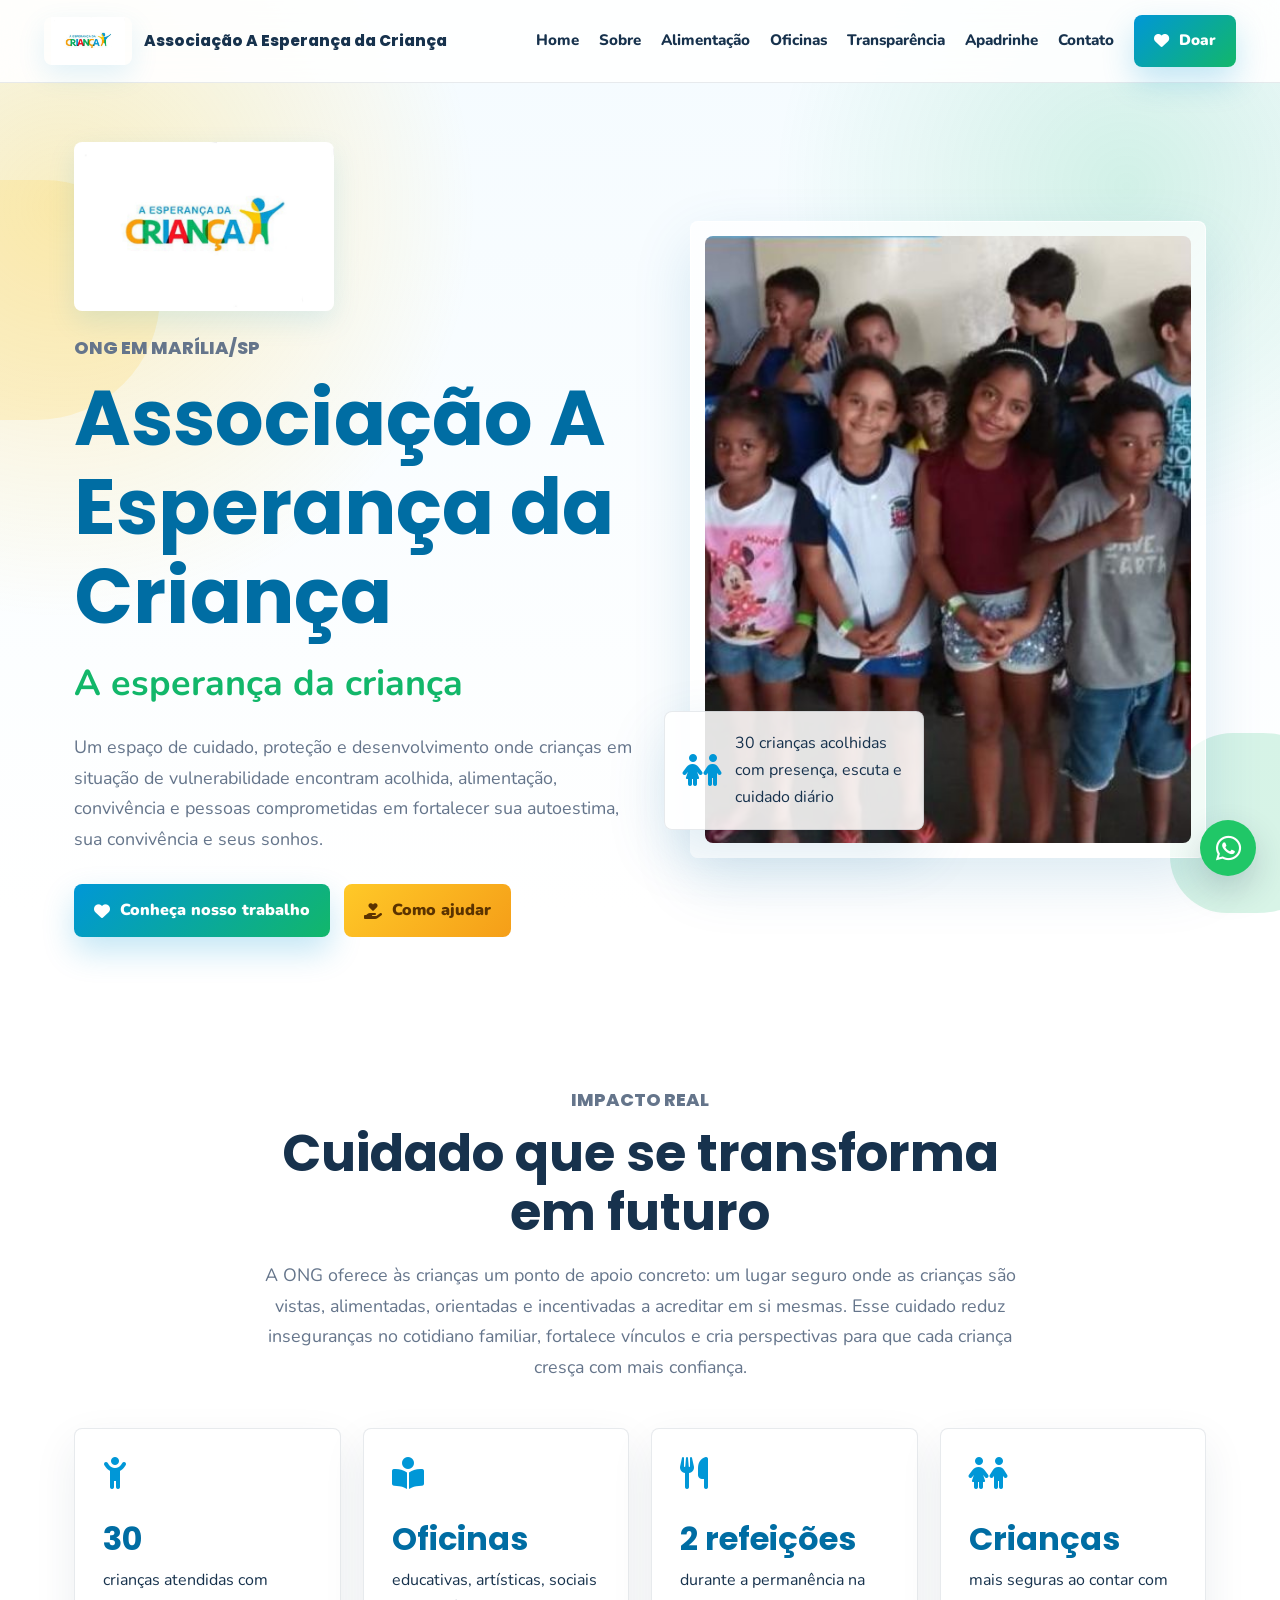
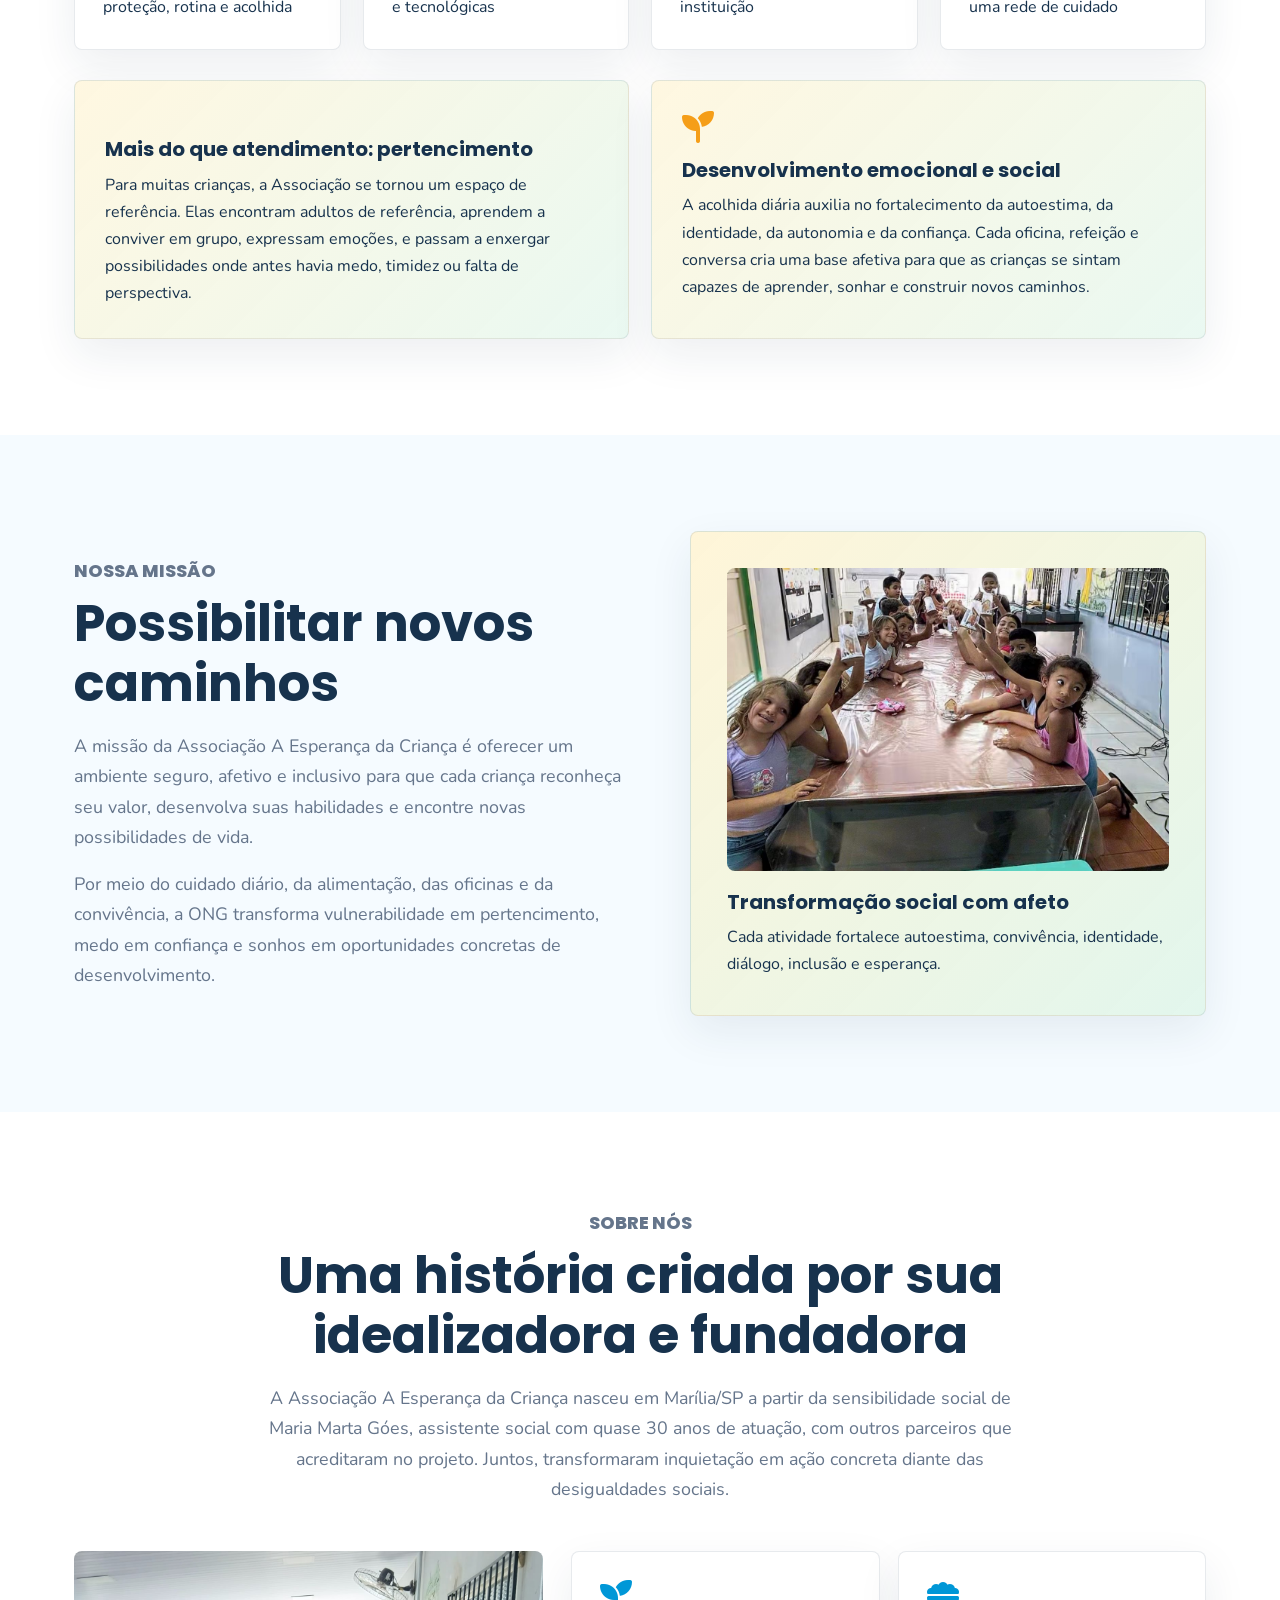
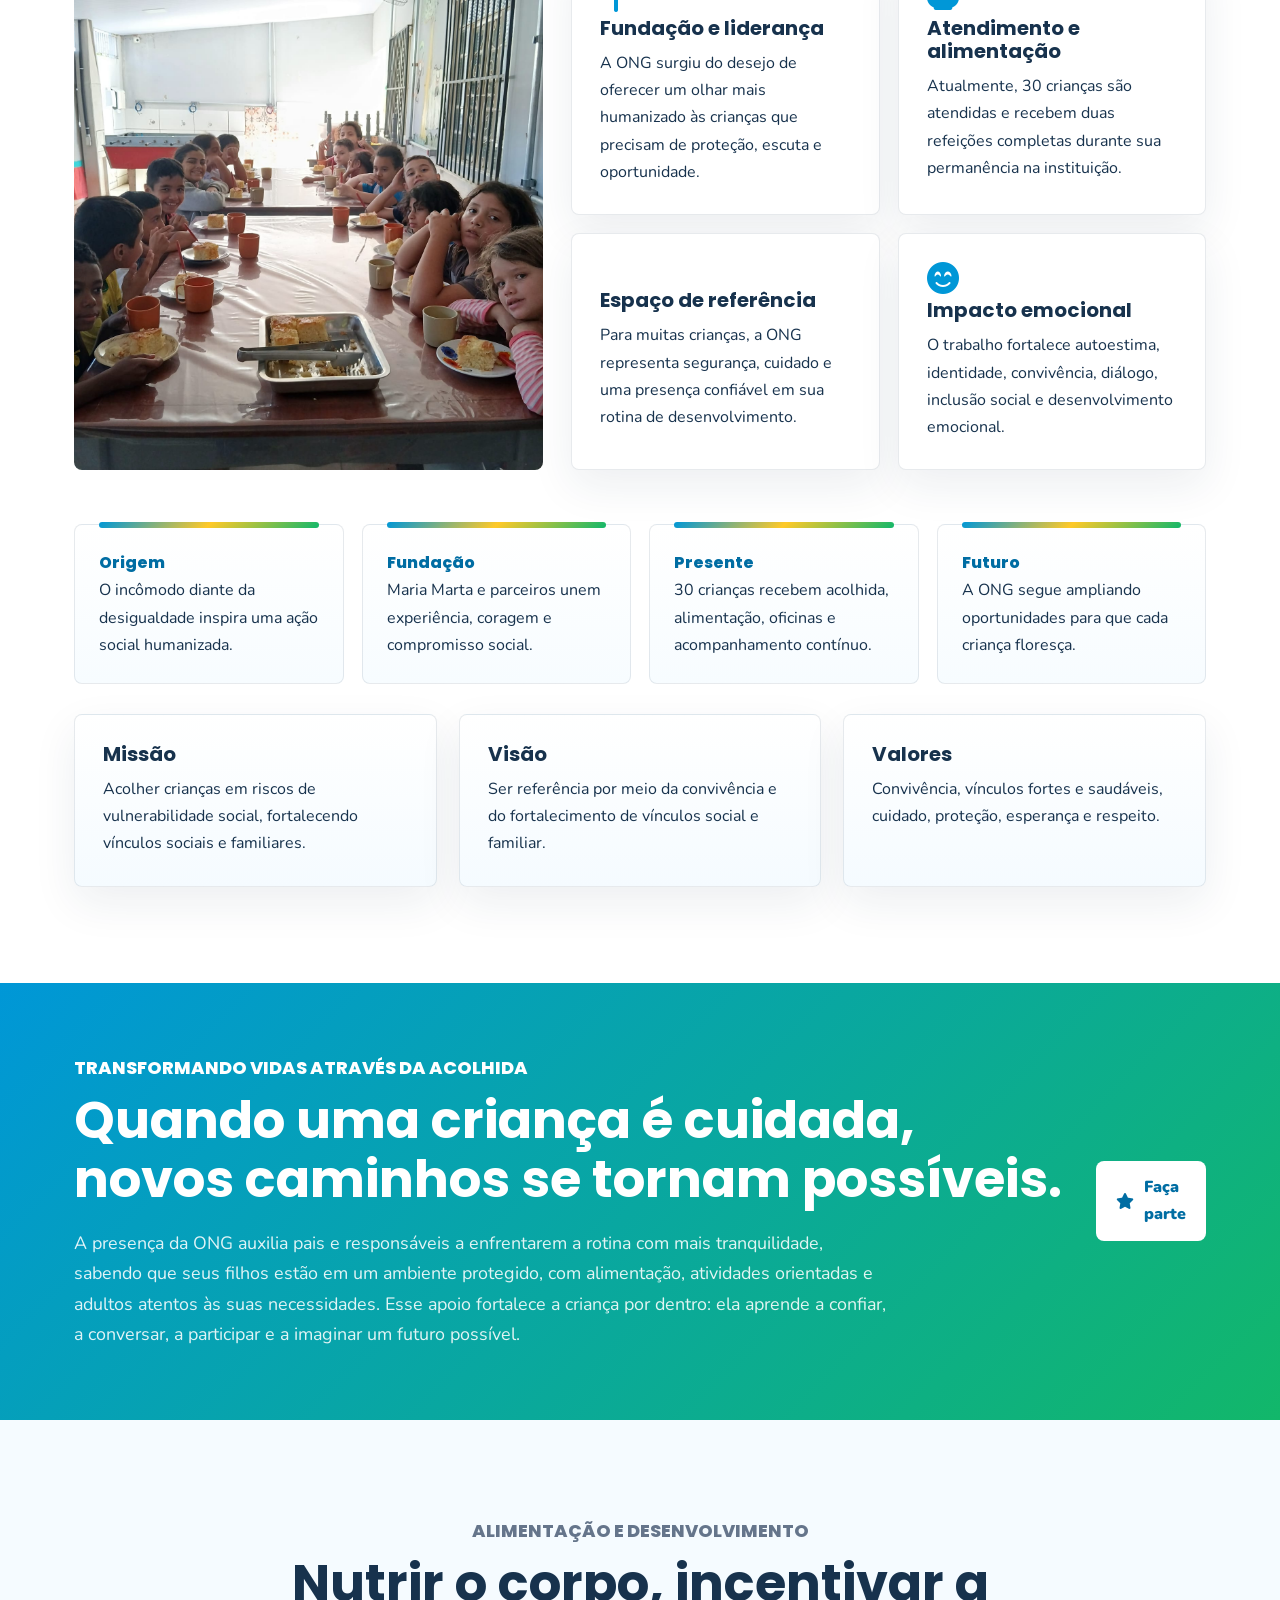
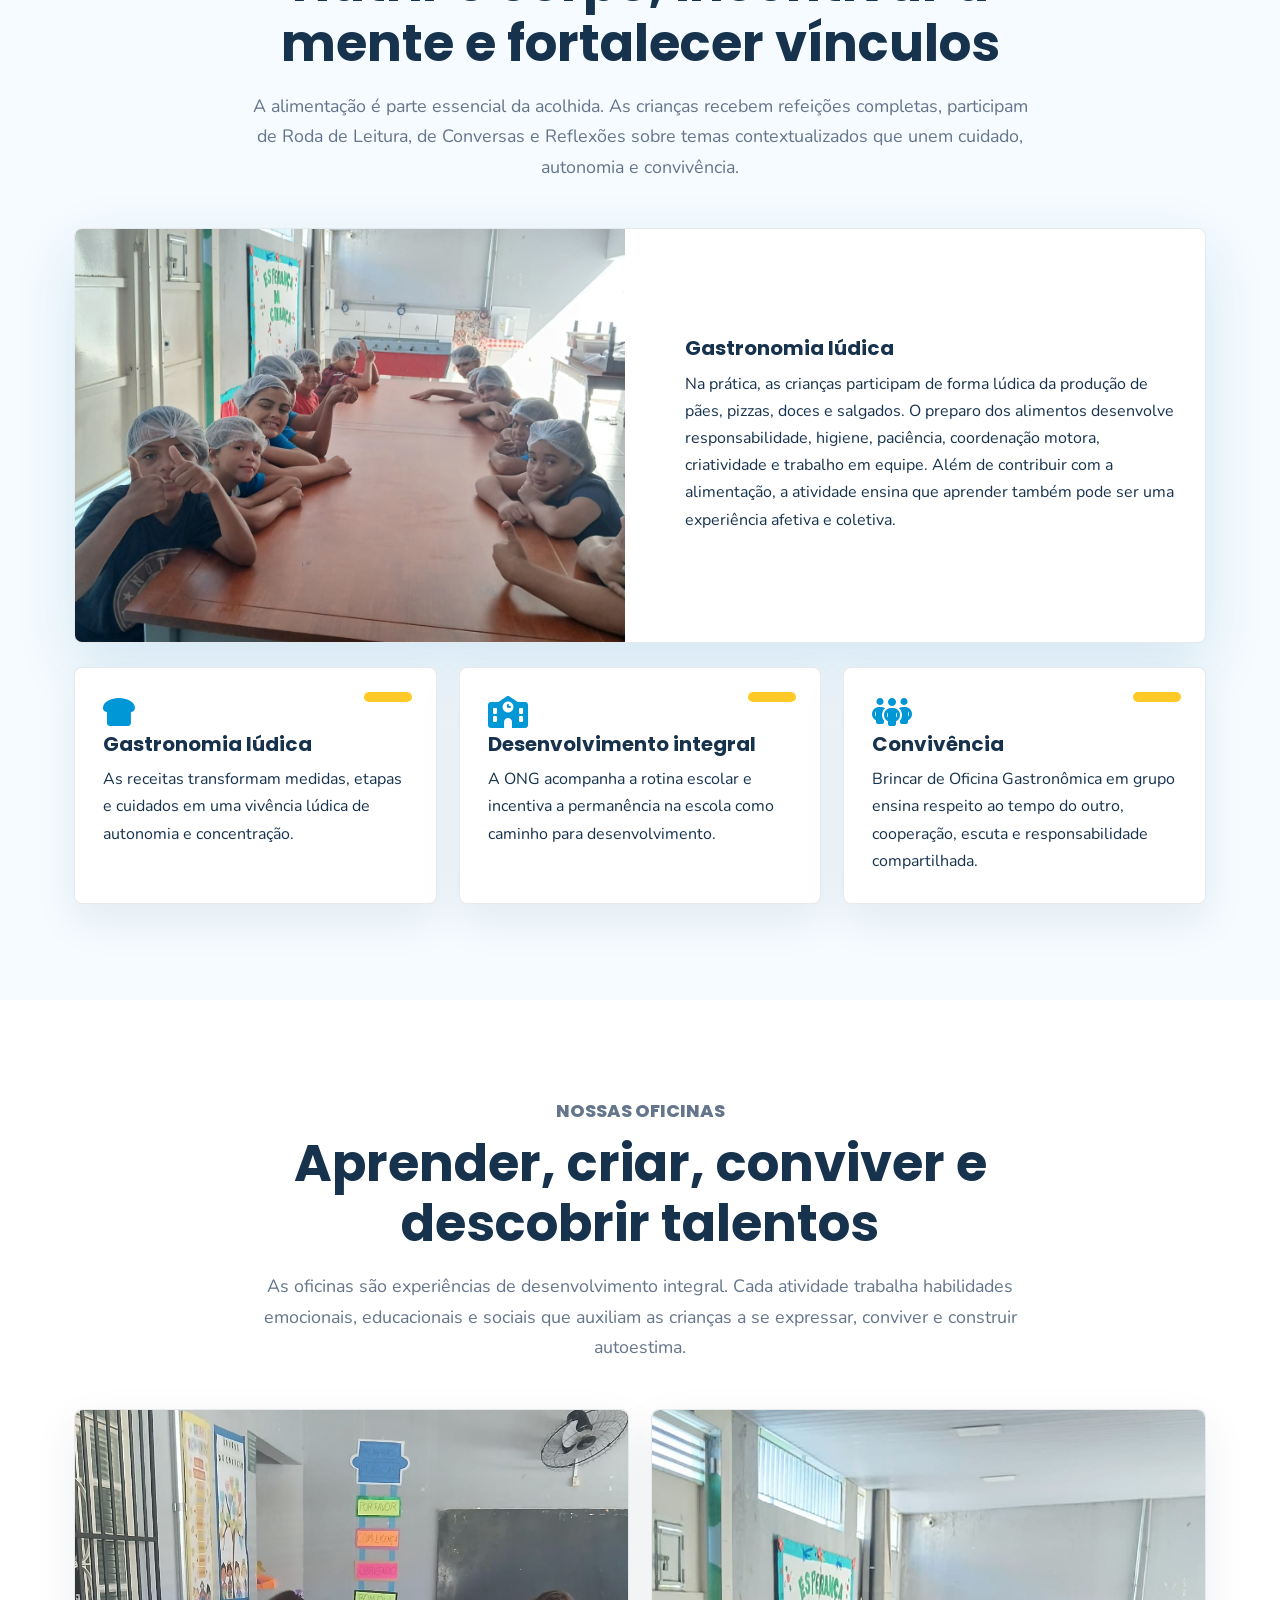
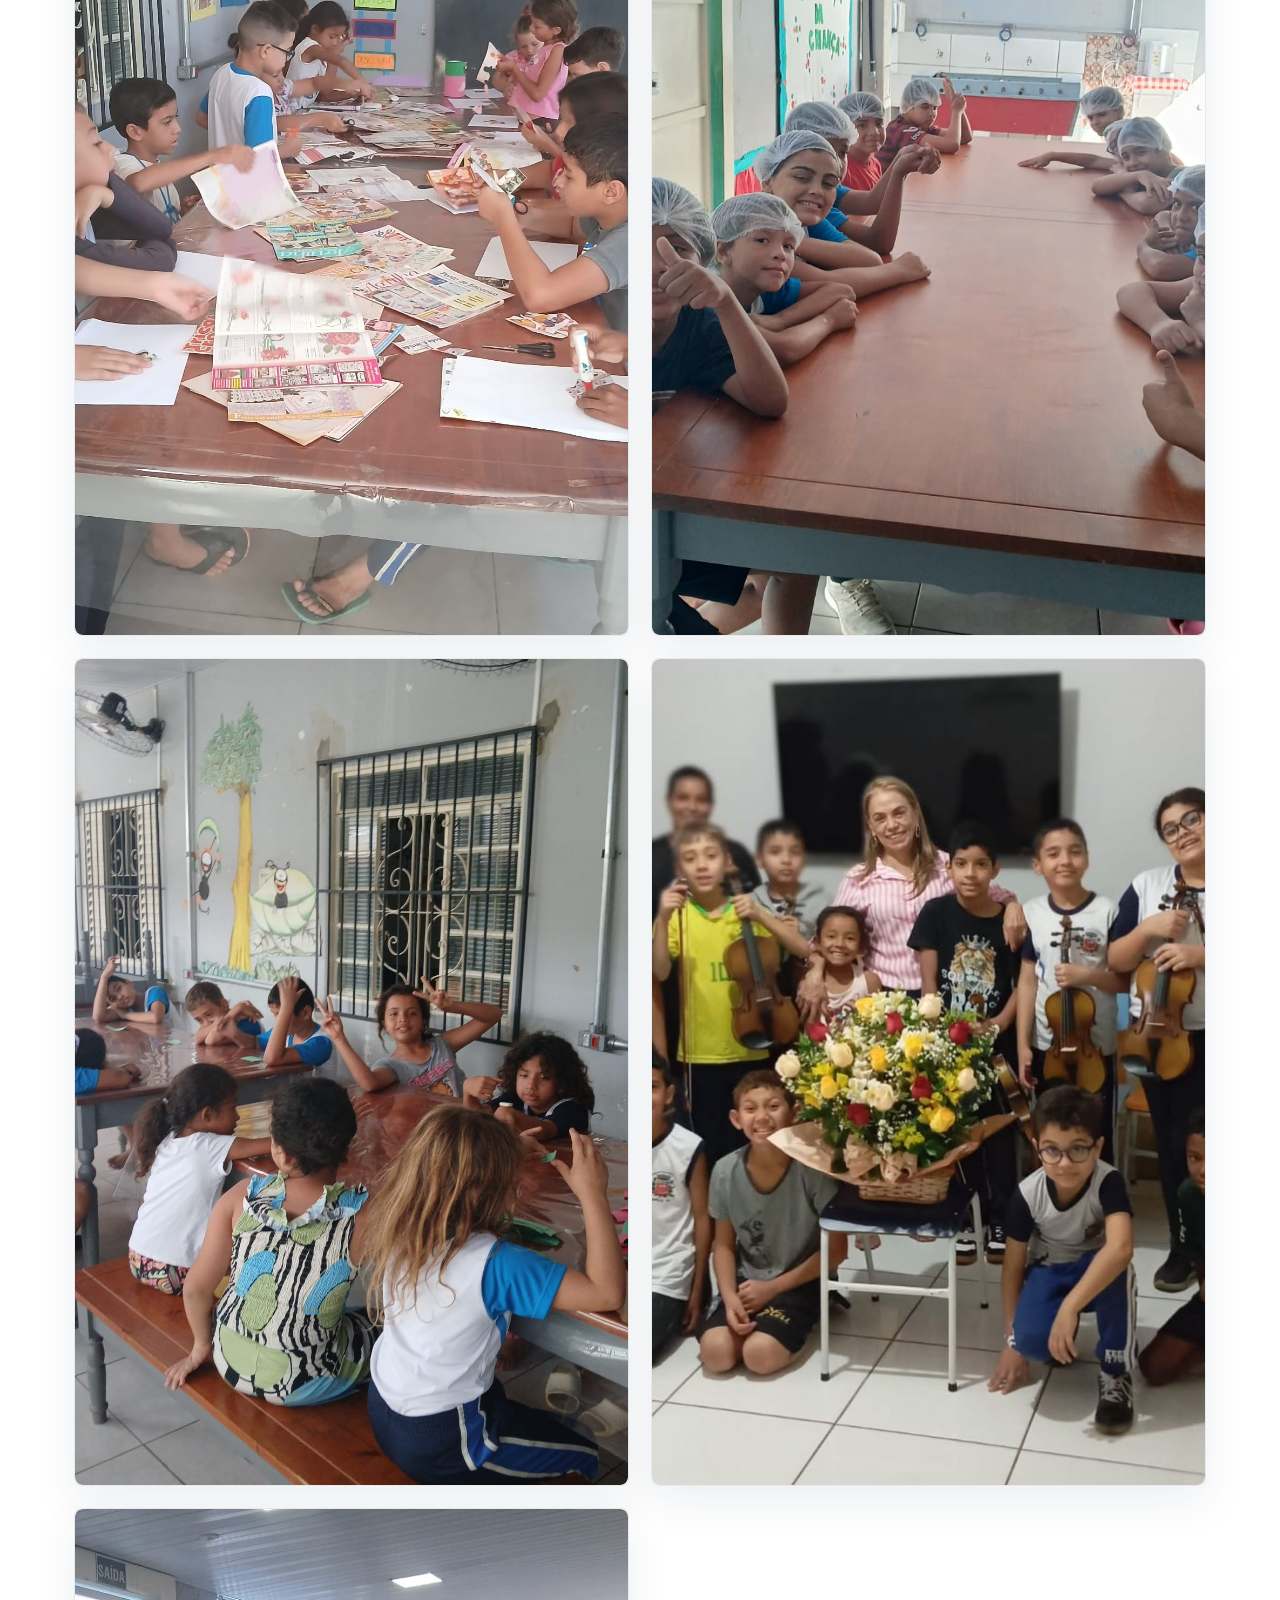
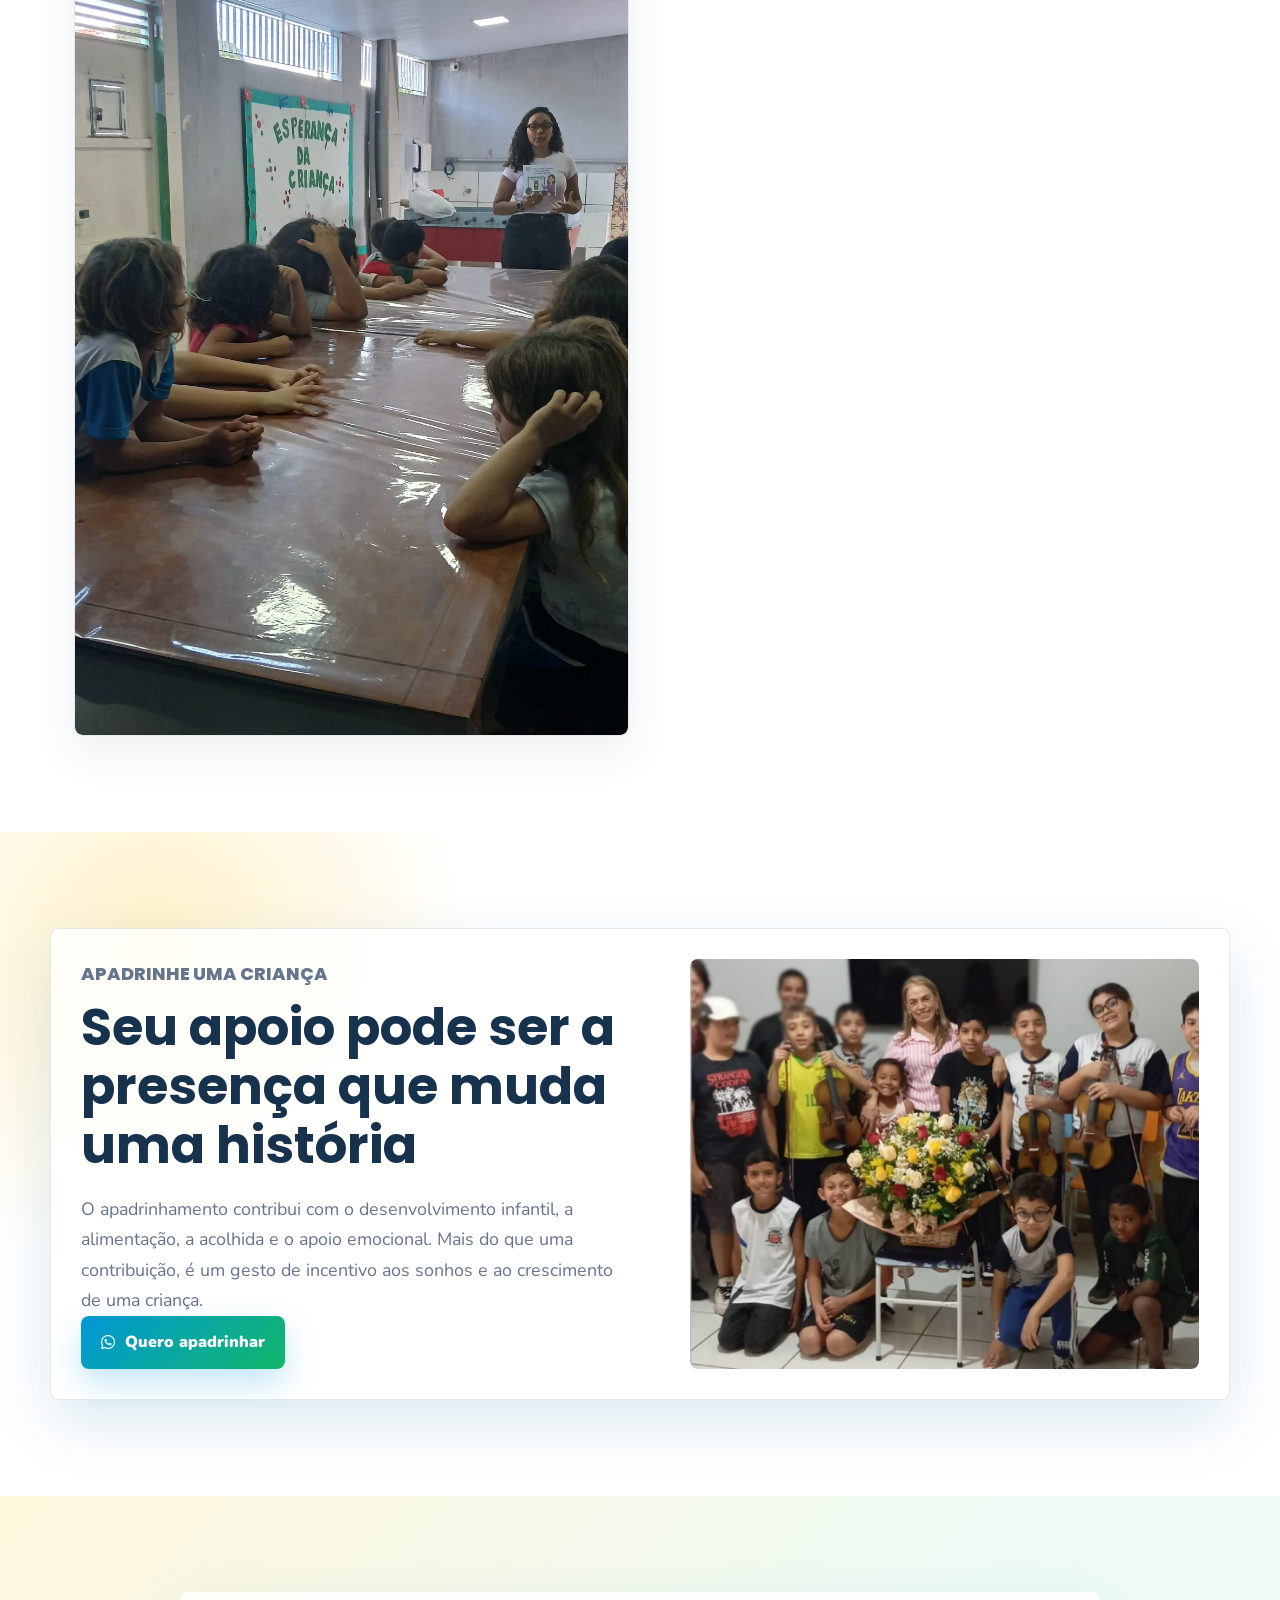
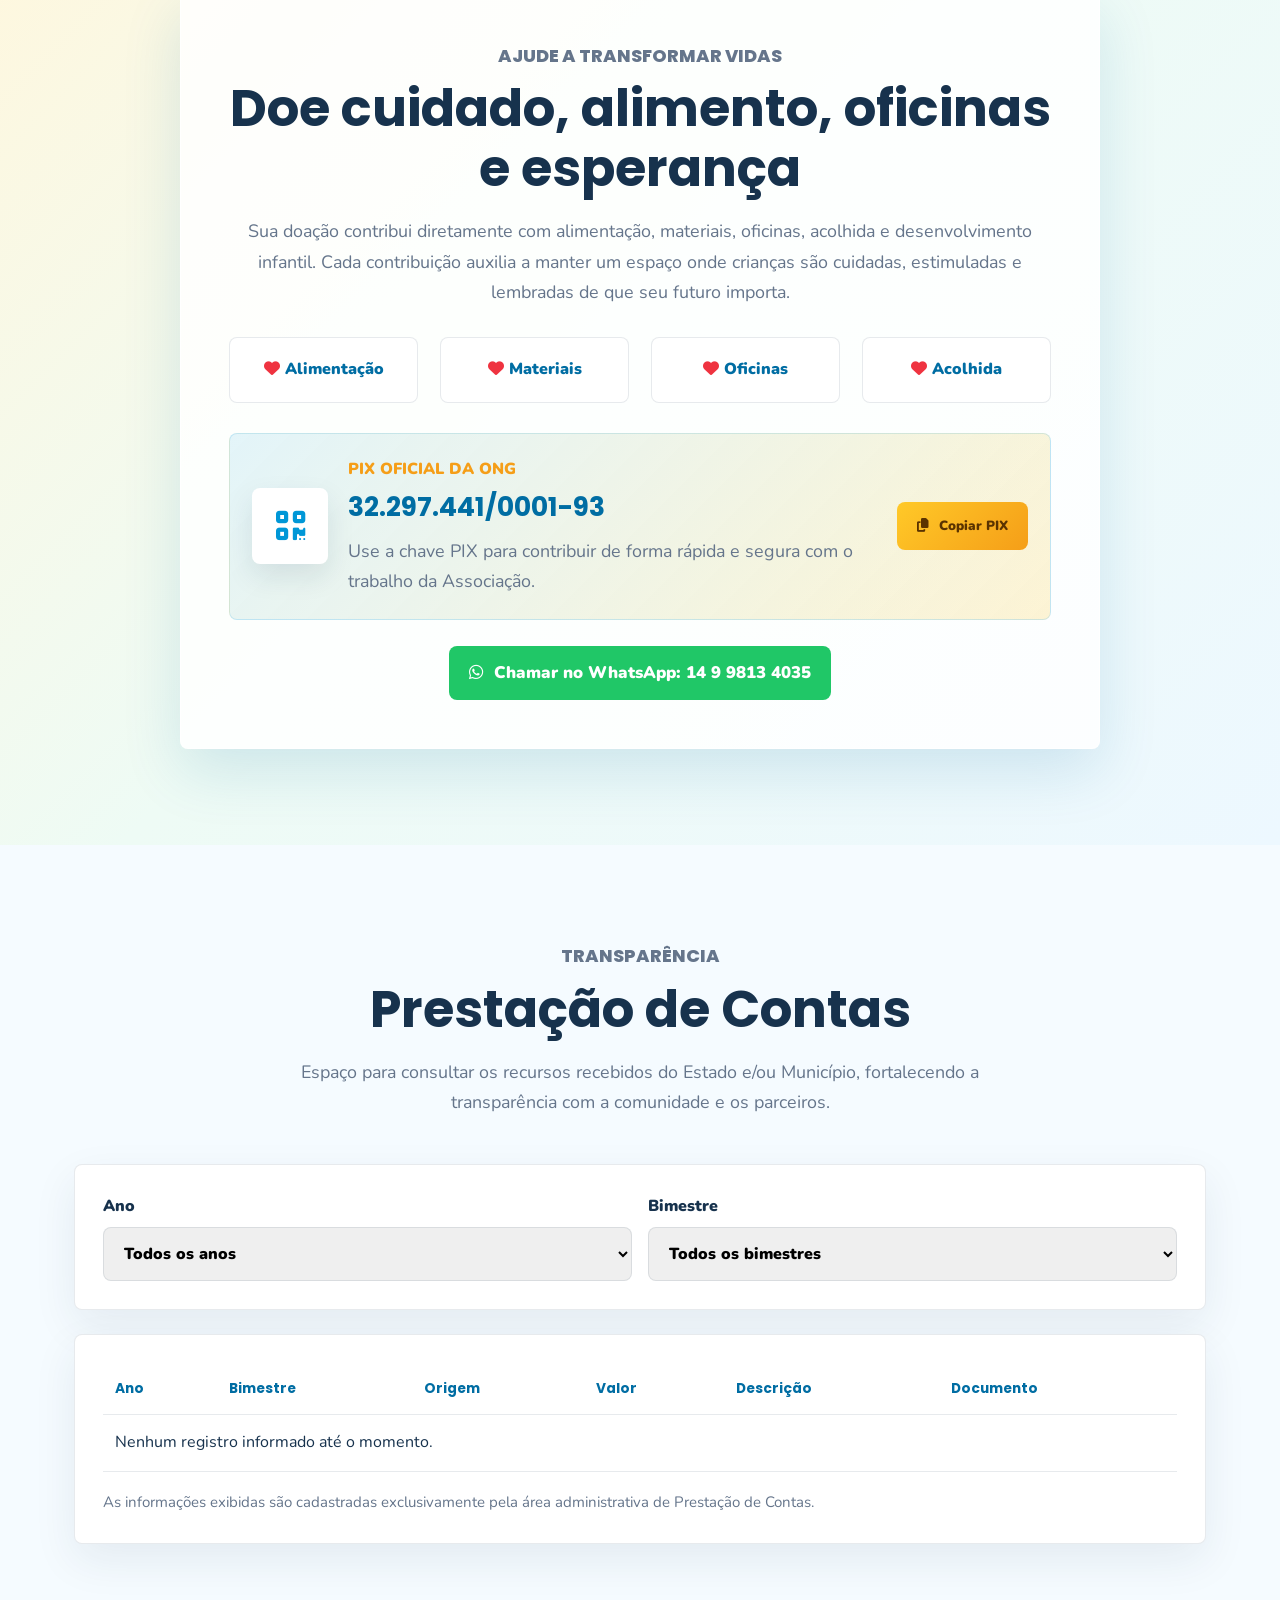
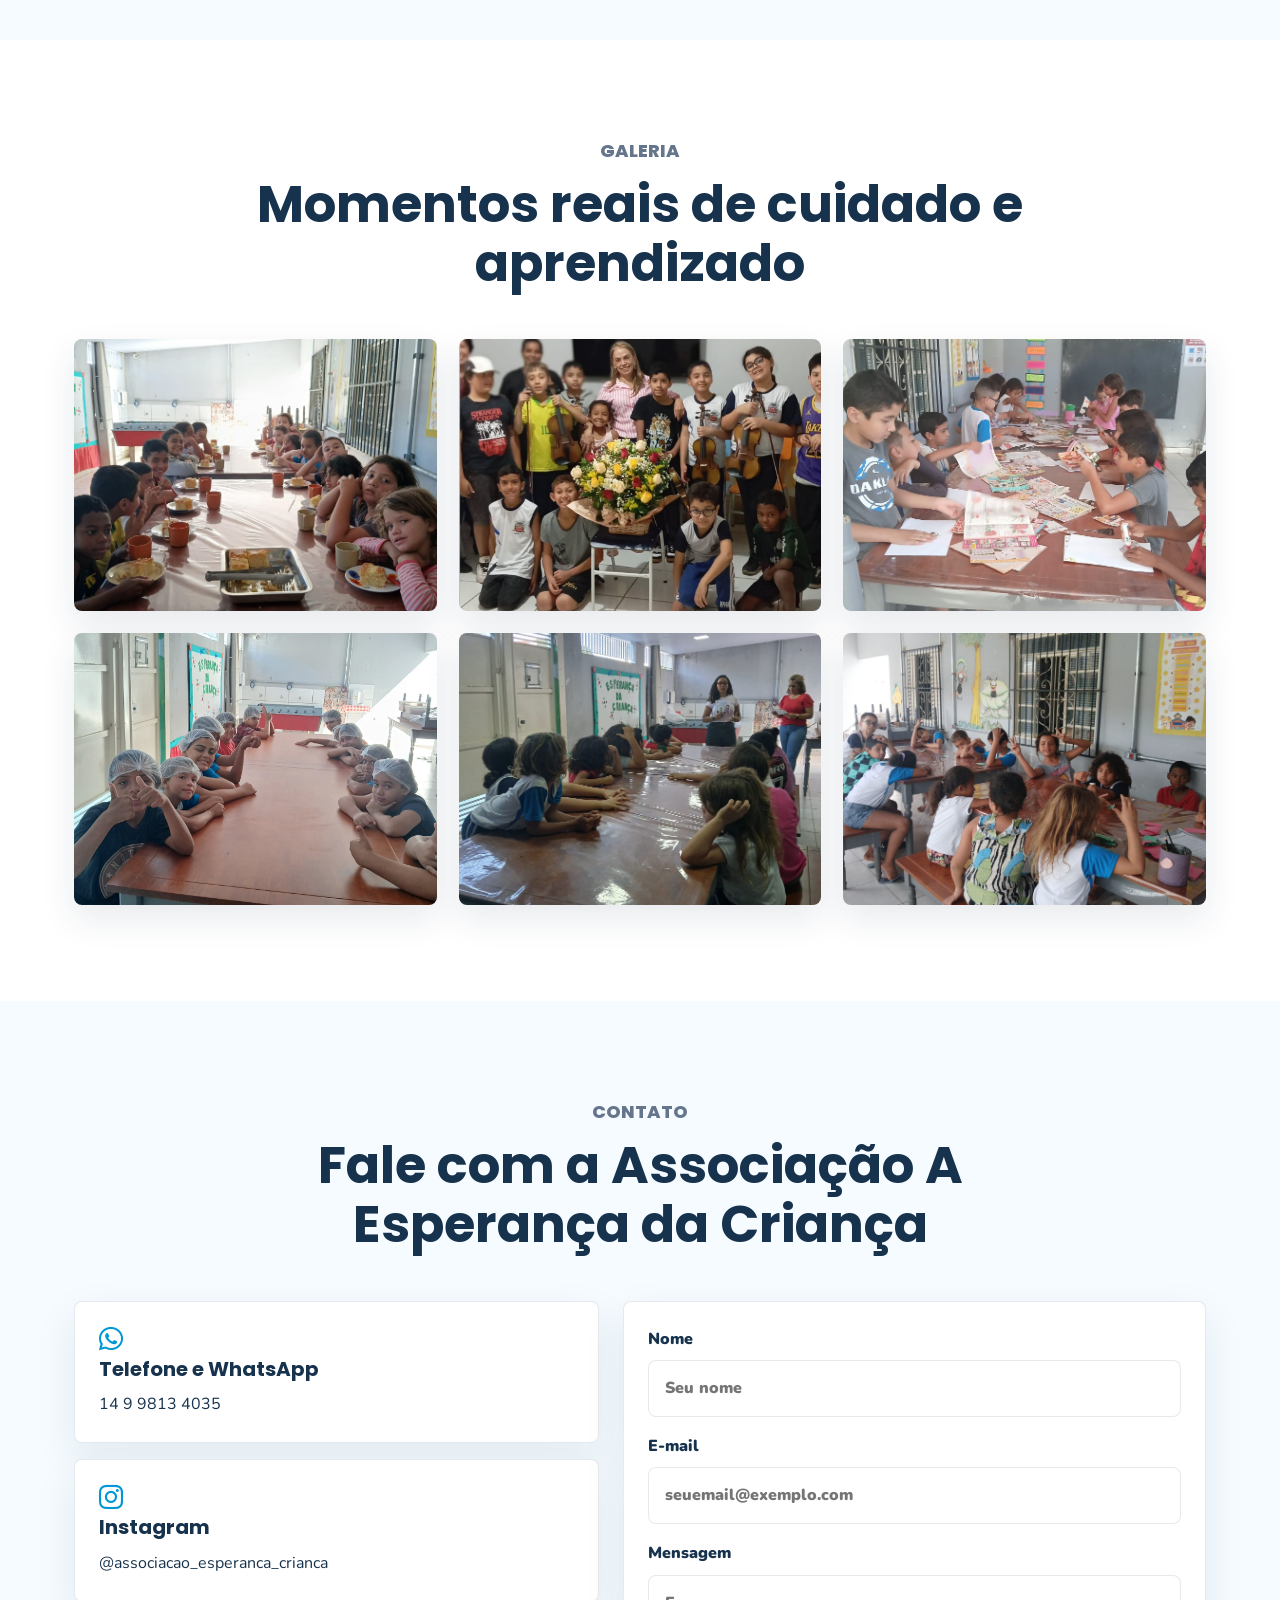
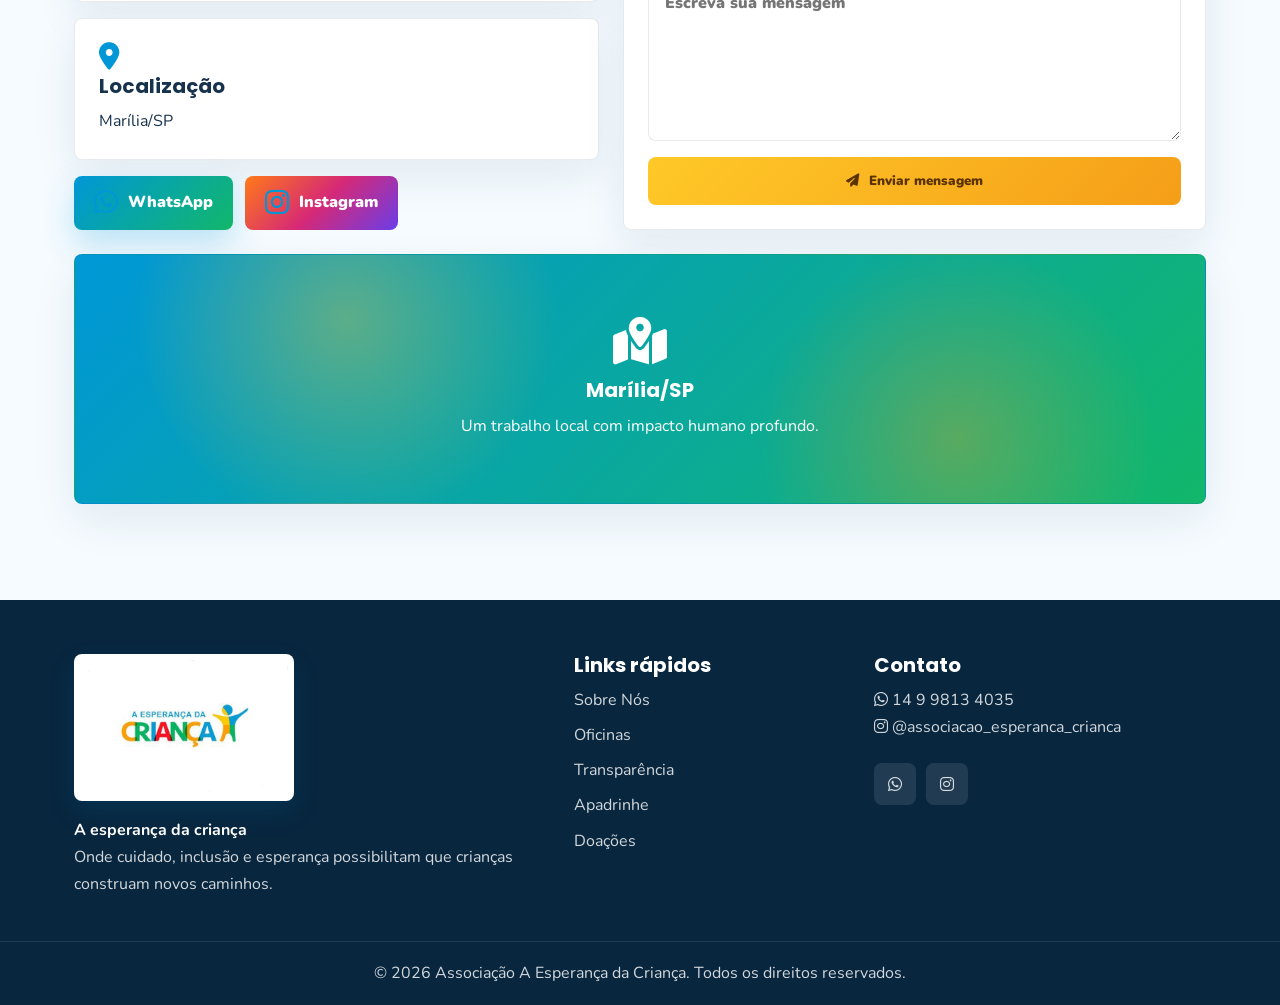
==== commit 92beceee: "Adiciona area admin de prestacao de contas" ====
--- a/index.html
+++ b/index.html
@@ -107,7 +107,7 @@
             <article class="metric-card fade-in">
               <i class="fa-solid fa-utensils"></i>
               <strong>2 refeições</strong>
-              <span>por período de permanência na instituição</span>
+              <span>durante a permanência na instituição</span>
             </article>
             <article class="metric-card fade-in">
               <i class="fa-solid fa-children"></i>
@@ -191,7 +191,7 @@
               <article class="info-card fade-in">
                 <i class="fa-solid fa-bowl-food"></i>
                 <h3>Atendimento e alimentação</h3>
-                <p>Atualmente, 30 crianças são atendidas por períodos e recebem duas refeições completas durante sua permanência na instituição.</p>
+                <p>Atualmente, 30 crianças são atendidas e recebem duas refeições completas durante sua permanência na instituição.</p>
               </article>
               <article class="info-card fade-in">
                 <i class="fa-solid fa-house-heart"></i>
@@ -245,16 +245,16 @@
             <h2>Nutrir o corpo, incentivar a mente e fortalecer vínculos</h2>
             <p>
               A alimentação é parte essencial da acolhida. As crianças recebem refeições
-              completas, têm sua frequência escolar acompanhada e participam de experiências
-              educativas que unem cuidado, autonomia, convivência e aprendizado prático.
+              completas, participam de Roda de Leitura, de Conversas e Reflexões sobre temas
+              contextualizados que unem cuidado, autonomia e convivência.
             </p>
           </div>
           <div class="food-showcase fade-in">
             <img src="images/gastronomia-toucas.jpeg" alt="Crianças preparadas para atividade de gastronomia lúdica" loading="lazy" />
             <div>
-              <h3>Panificadora educativa</h3>
+              <h3>Gastronomia lúdica</h3>
               <p>
-                Na prática, as crianças participam da produção de pães, pizzas, doces e salgados.
+                Na prática, as crianças participam de forma lúdica da produção de pães, pizzas, doces e salgados.
                 O preparo dos alimentos desenvolve responsabilidade, higiene, paciência, coordenação
                 motora, criatividade e trabalho em equipe. Além de contribuir com a alimentação,
                 a atividade ensina que aprender também pode ser uma experiência afetiva e coletiva.
@@ -264,18 +264,18 @@
           <div class="feature-grid">
             <article class="feature-card fade-in">
               <i class="fa-solid fa-bread-slice"></i>
-              <h3>Aprendizado prático</h3>
-              <p>As receitas transformam medidas, etapas e cuidados em uma vivência concreta de autonomia e concentração.</p>
+              <h3>Gastronomia lúdica</h3>
+              <p>As receitas transformam medidas, etapas e cuidados em uma vivência lúdica de autonomia e concentração.</p>
             </article>
             <article class="feature-card fade-in">
               <i class="fa-solid fa-school"></i>
-              <h3>Incentivo educacional</h3>
+              <h3>Desenvolvimento integral</h3>
               <p>A ONG acompanha a rotina escolar e incentiva a permanência na escola como caminho para desenvolvimento.</p>
             </article>
             <article class="feature-card fade-in">
               <i class="fa-solid fa-people-group"></i>
               <h3>Convivência</h3>
-              <p>Cozinhar em grupo ensina respeito ao tempo do outro, cooperação, escuta e responsabilidade compartilhada.</p>
+              <p>Brincar de Oficina Gastronômica em grupo ensina respeito ao tempo do outro, cooperação, escuta e responsabilidade compartilhada.</p>
             </article>
           </div>
         </div>
@@ -309,7 +309,7 @@
               <div>
                 <i class="fa-solid fa-kitchen-set"></i>
                 <h3>Gastronomia Lúdica</h3>
-                <p>Na gastronomia lúdica, as crianças participam de experiências práticas com alimentos, aprendendo higiene, organização, cooperação e cuidado coletivo.</p>
+                <p>Na gastronomia lúdica, as crianças participam de forma lúdica de experiências com alimentos, aprendendo higiene, organização, cooperação e cuidado coletivo.</p>
                 <ul>
                   <li><strong>Objetivos:</strong> ensinar etapas de preparo, medidas, responsabilidade e cuidado com os alimentos.</li>
                   <li><strong>Benefícios:</strong> desenvolve convivência, coordenação motora, trabalho em equipe e autonomia.</li>
@@ -369,11 +369,11 @@
             <p class="eyebrow">Apadrinhe uma Criança</p>
             <h2>Seu apoio pode ser a presença que muda uma história</h2>
             <p>
-              O apadrinhamento contribui com o desenvolvimento infantil, a educação, a alimentação,
+              O apadrinhamento contribui com o desenvolvimento infantil, a alimentação,
               a acolhida e o apoio emocional. Mais do que uma contribuição, é um gesto de
               incentivo aos sonhos e ao crescimento de uma criança.
             </p>
-            <a class="btn btn-primary" href="https://wa.me/5541998813708?text=Ol%C3%A1!%20Quero%20saber%20como%20apadrinhar%20uma%20crian%C3%A7a." target="_blank" rel="noopener">
+            <a class="btn btn-primary" href="https://wa.me/5514998134035?text=Ol%C3%A1!%20Quero%20saber%20como%20apadrinhar%20uma%20crian%C3%A7a." target="_blank" rel="noopener">
               <i class="fa-brands fa-whatsapp"></i> Quero apadrinhar
             </a>
           </div>
@@ -408,8 +408,8 @@
                 <i class="fa-solid fa-copy"></i> Copiar PIX
               </button>
             </div>
-            <a class="btn btn-whatsapp" href="https://wa.me/5541998813708?text=Ol%C3%A1!%20Quero%20ajudar%20a%20Associa%C3%A7%C3%A3o%20A%20Esperan%C3%A7a%20da%20Crian%C3%A7a." target="_blank" rel="noopener">
-              <i class="fa-brands fa-whatsapp"></i> Chamar no WhatsApp: (41) 99881-3708
+            <a class="btn btn-whatsapp" href="https://wa.me/5514998134035?text=Ol%C3%A1!%20Quero%20ajudar%20a%20Associa%C3%A7%C3%A3o%20A%20Esperan%C3%A7a%20da%20Crian%C3%A7a." target="_blank" rel="noopener">
+              <i class="fa-brands fa-whatsapp"></i> Chamar no WhatsApp: 14 9 9813 4035
             </a>
           </div>
         </div>
@@ -419,42 +419,25 @@
         <div class="container">
           <div class="section-heading fade-in">
             <p class="eyebrow">Transparência</p>
-            <h2>Prestação de contas bimestral</h2>
-            <p>
-              Espaço para a Associação registrar, a cada bimestre, os recursos recebidos do Estado
-              e/ou Município, fortalecendo a transparência com a comunidade e os parceiros.
-            </p>
-          </div>
-
-          <div class="transparency-grid">
-            <form class="transparency-form fade-in" aria-label="Registro bimestral de transparência">
-              <label>Bimestre
-                <select id="transparency-period" required>
-                  <option value="1º bimestre">1º bimestre</option>
-                  <option value="2º bimestre">2º bimestre</option>
-                  <option value="3º bimestre">3º bimestre</option>
-                  <option value="4º bimestre">4º bimestre</option>
-                  <option value="5º bimestre">5º bimestre</option>
-                  <option value="6º bimestre">6º bimestre</option>
+            <h2>Prestação de Contas</h2>
+            <p>
+              Espaço para consultar os recursos recebidos do Estado e/ou Município, fortalecendo
+              a transparência com a comunidade e os parceiros.
+            </p>
+          </div>
+
+          <div class="transparency-public">
+            <form class="transparency-filter fade-in" aria-label="Filtros de Prestação de Contas">
+              <label>Ano
+                <select id="transparency-year-filter">
+                  <option value="">Todos os anos</option>
                 </select>
               </label>
-              <label>Ano
-                <input id="transparency-year" type="number" min="2026" max="2100" value="2026" required />
-              </label>
-              <label>Origem do recurso
-                <select id="transparency-source" required>
-                  <option value="Estado">Estado</option>
-                  <option value="Município">Município</option>
-                  <option value="Estado e Município">Estado e Município</option>
+              <label>Bimestre
+                <select id="transparency-period-filter">
+                  <option value="">Todos os bimestres</option>
                 </select>
               </label>
-              <label>Valor recebido
-                <input id="transparency-amount" type="text" placeholder="R$ 0,00" required />
-              </label>
-              <label class="wide-field">Descrição
-                <textarea id="transparency-description" rows="4" placeholder="Descreva o recurso recebido e sua finalidade"></textarea>
-              </label>
-              <button class="btn btn-primary" type="submit"><i class="fa-solid fa-plus"></i> Adicionar registro</button>
             </form>
 
             <div class="transparency-panel fade-in">
@@ -462,21 +445,22 @@
                 <table>
                   <thead>
                     <tr>
+                      <th>Ano</th>
                       <th>Bimestre</th>
-                      <th>Ano</th>
                       <th>Origem</th>
                       <th>Valor</th>
                       <th>Descrição</th>
+                      <th>Documento</th>
                     </tr>
                   </thead>
                   <tbody id="transparency-table">
                     <tr>
-                      <td colspan="5">Nenhum registro informado até o momento.</td>
+                      <td colspan="6">Nenhum registro informado até o momento.</td>
                     </tr>
                   </tbody>
                 </table>
               </div>
-              <p class="transparency-note">Os registros ficam salvos neste navegador para atualização e conferência da Associação.</p>
+              <p class="transparency-note">As informações exibidas são cadastradas exclusivamente pela área administrativa de Prestação de Contas.</p>
             </div>
           </div>
         </div>
@@ -508,11 +492,11 @@
           </div>
           <div class="contact-grid">
             <div class="contact-info fade-in">
-              <article><i class="fa-brands fa-whatsapp"></i><h3>Telefone e WhatsApp</h3><p>(41) 99881-3708</p></article>
+              <article><i class="fa-brands fa-whatsapp"></i><h3>Telefone e WhatsApp</h3><p>14 9 9813 4035</p></article>
               <article><i class="fa-brands fa-instagram"></i><h3>Instagram</h3><p>@associacao_esperanca_crianca</p></article>
               <article><i class="fa-solid fa-location-dot"></i><h3>Localização</h3><p>Marília/SP</p></article>
               <div class="social-actions">
-                <a class="btn btn-primary" href="https://wa.me/5541998813708" target="_blank" rel="noopener"><i class="fa-brands fa-whatsapp"></i> WhatsApp</a>
+                <a class="btn btn-primary" href="https://wa.me/5514998134035" target="_blank" rel="noopener"><i class="fa-brands fa-whatsapp"></i> WhatsApp</a>
                 <a class="btn btn-instagram" href="https://www.instagram.com/associacao_esperanca_crianca" target="_blank" rel="noopener"><i class="fa-brands fa-instagram"></i> Instagram</a>
               </div>
             </div>
@@ -551,10 +535,10 @@
         </div>
         <div>
           <h3>Contato</h3>
-          <p><i class="fa-brands fa-whatsapp"></i> (41) 99881-3708</p>
+          <p><i class="fa-brands fa-whatsapp"></i> 14 9 9813 4035</p>
           <p><i class="fa-brands fa-instagram"></i> @associacao_esperanca_crianca</p>
           <div class="footer-social">
-            <a href="https://wa.me/5541998813708" target="_blank" rel="noopener" aria-label="WhatsApp"><i class="fa-brands fa-whatsapp"></i></a>
+            <a href="https://wa.me/5514998134035" target="_blank" rel="noopener" aria-label="WhatsApp"><i class="fa-brands fa-whatsapp"></i></a>
             <a href="https://www.instagram.com/associacao_esperanca_crianca" target="_blank" rel="noopener" aria-label="Instagram"><i class="fa-brands fa-instagram"></i></a>
           </div>
         </div>
@@ -564,7 +548,7 @@
       </div>
     </footer>
 
-    <a class="floating-whatsapp" href="https://wa.me/5541998813708" target="_blank" rel="noopener" aria-label="Abrir WhatsApp">
+    <a class="floating-whatsapp" href="https://wa.me/5514998134035" target="_blank" rel="noopener" aria-label="Abrir WhatsApp">
       <i class="fa-brands fa-whatsapp"></i>
     </a>
     <button class="back-to-top" aria-label="Voltar ao topo">
--- a/style.css
+++ b/style.css
@@ -786,7 +786,12 @@
 .contact-form textarea,
 .transparency-form input,
 .transparency-form select,
-.transparency-form textarea {
+.transparency-form textarea,
+.transparency-filter input,
+.transparency-filter select,
+.admin-card input,
+.admin-card select,
+.admin-card textarea {
   border: 1px solid var(--line);
   border-radius: var(--radius);
   display: block;
@@ -802,7 +807,12 @@
 .contact-form textarea:focus,
 .transparency-form input:focus,
 .transparency-form select:focus,
-.transparency-form textarea:focus {
+.transparency-form textarea:focus,
+.transparency-filter input:focus,
+.transparency-filter select:focus,
+.admin-card input:focus,
+.admin-card select:focus,
+.admin-card textarea:focus {
   border-color: var(--blue);
   box-shadow: 0 0 0 4px rgba(0, 151, 215, 0.14);
 }
@@ -813,8 +823,15 @@
   grid-template-columns: 0.9fr 1.1fr;
 }
 
+.transparency-public {
+  display: grid;
+  gap: 24px;
+}
+
 .transparency-form,
-.transparency-panel {
+.transparency-panel,
+.transparency-filter,
+.admin-card {
   background: var(--white);
   border: 1px solid var(--line);
   border-radius: var(--radius);
@@ -822,19 +839,28 @@
   padding: 28px;
 }
 
-.transparency-form {
+.transparency-form,
+.transparency-filter,
+.admin-record-form {
   display: grid;
   gap: 16px;
   grid-template-columns: repeat(2, 1fr);
 }
 
-.transparency-form label {
+.transparency-filter {
+  align-items: end;
+}
+
+.transparency-form label,
+.transparency-filter label,
+.admin-card label {
   color: var(--ink);
   font-weight: 900;
 }
 
 .transparency-form .wide-field,
-.transparency-form button {
+.transparency-form button,
+.admin-record-form .wide-field {
   grid-column: 1 / -1;
 }
 
@@ -866,6 +892,93 @@
   color: var(--muted);
   font-size: 0.94rem;
   margin-top: 18px;
+}
+
+.document-link {
+  color: var(--blue-dark);
+  font-weight: 900;
+}
+
+.admin-page {
+  background: var(--soft);
+}
+
+.admin-header {
+  background: linear-gradient(135deg, var(--blue), var(--green));
+  color: var(--white);
+}
+
+.admin-header-inner {
+  align-items: center;
+  display: flex;
+  gap: 24px;
+  justify-content: space-between;
+  min-height: 96px;
+}
+
+.admin-header .brand img {
+  background: var(--white);
+  padding: 4px;
+}
+
+.admin-main {
+  min-height: calc(100vh - 96px);
+}
+
+.admin-login-panel {
+  margin: 0 auto;
+  max-width: 520px;
+}
+
+.admin-login-form {
+  display: grid;
+  gap: 18px;
+}
+
+.admin-workspace {
+  display: grid;
+  gap: 24px;
+  grid-template-columns: 0.86fr 1.14fr;
+}
+
+.admin-form-actions,
+.admin-toolbar,
+.admin-actions {
+  display: flex;
+  flex-wrap: wrap;
+  gap: 12px;
+}
+
+.admin-toolbar {
+  margin-bottom: 18px;
+}
+
+.admin-toolbar label {
+  flex: 1 1 180px;
+}
+
+.admin-message {
+  color: var(--blue-dark);
+  font-weight: 900;
+}
+
+.btn-icon {
+  align-items: center;
+  background: #eef8ff;
+  border: 1px solid rgba(0, 151, 215, 0.18);
+  border-radius: var(--radius);
+  color: var(--blue-dark);
+  cursor: pointer;
+  display: inline-flex;
+  height: 40px;
+  justify-content: center;
+  width: 40px;
+}
+
+.btn-icon.danger {
+  background: #fff1f2;
+  border-color: rgba(239, 51, 64, 0.22);
+  color: var(--red);
 }
 
 .map-card {
@@ -1020,6 +1133,7 @@
   .about-grid,
   .contact-grid,
   .transparency-grid,
+  .admin-workspace,
   .food-showcase {
     grid-template-columns: 1fr;
   }
@@ -1113,8 +1227,17 @@
   .workshop-grid,
   .gallery-grid,
   .pix-area,
-  .transparency-form {
+  .transparency-form,
+  .transparency-filter,
+  .admin-record-form {
     grid-template-columns: 1fr;
+  }
+
+  .admin-header-inner {
+    align-items: flex-start;
+    flex-direction: column;
+    padding-bottom: 18px;
+    padding-top: 18px;
   }
 
   .pix-area {
